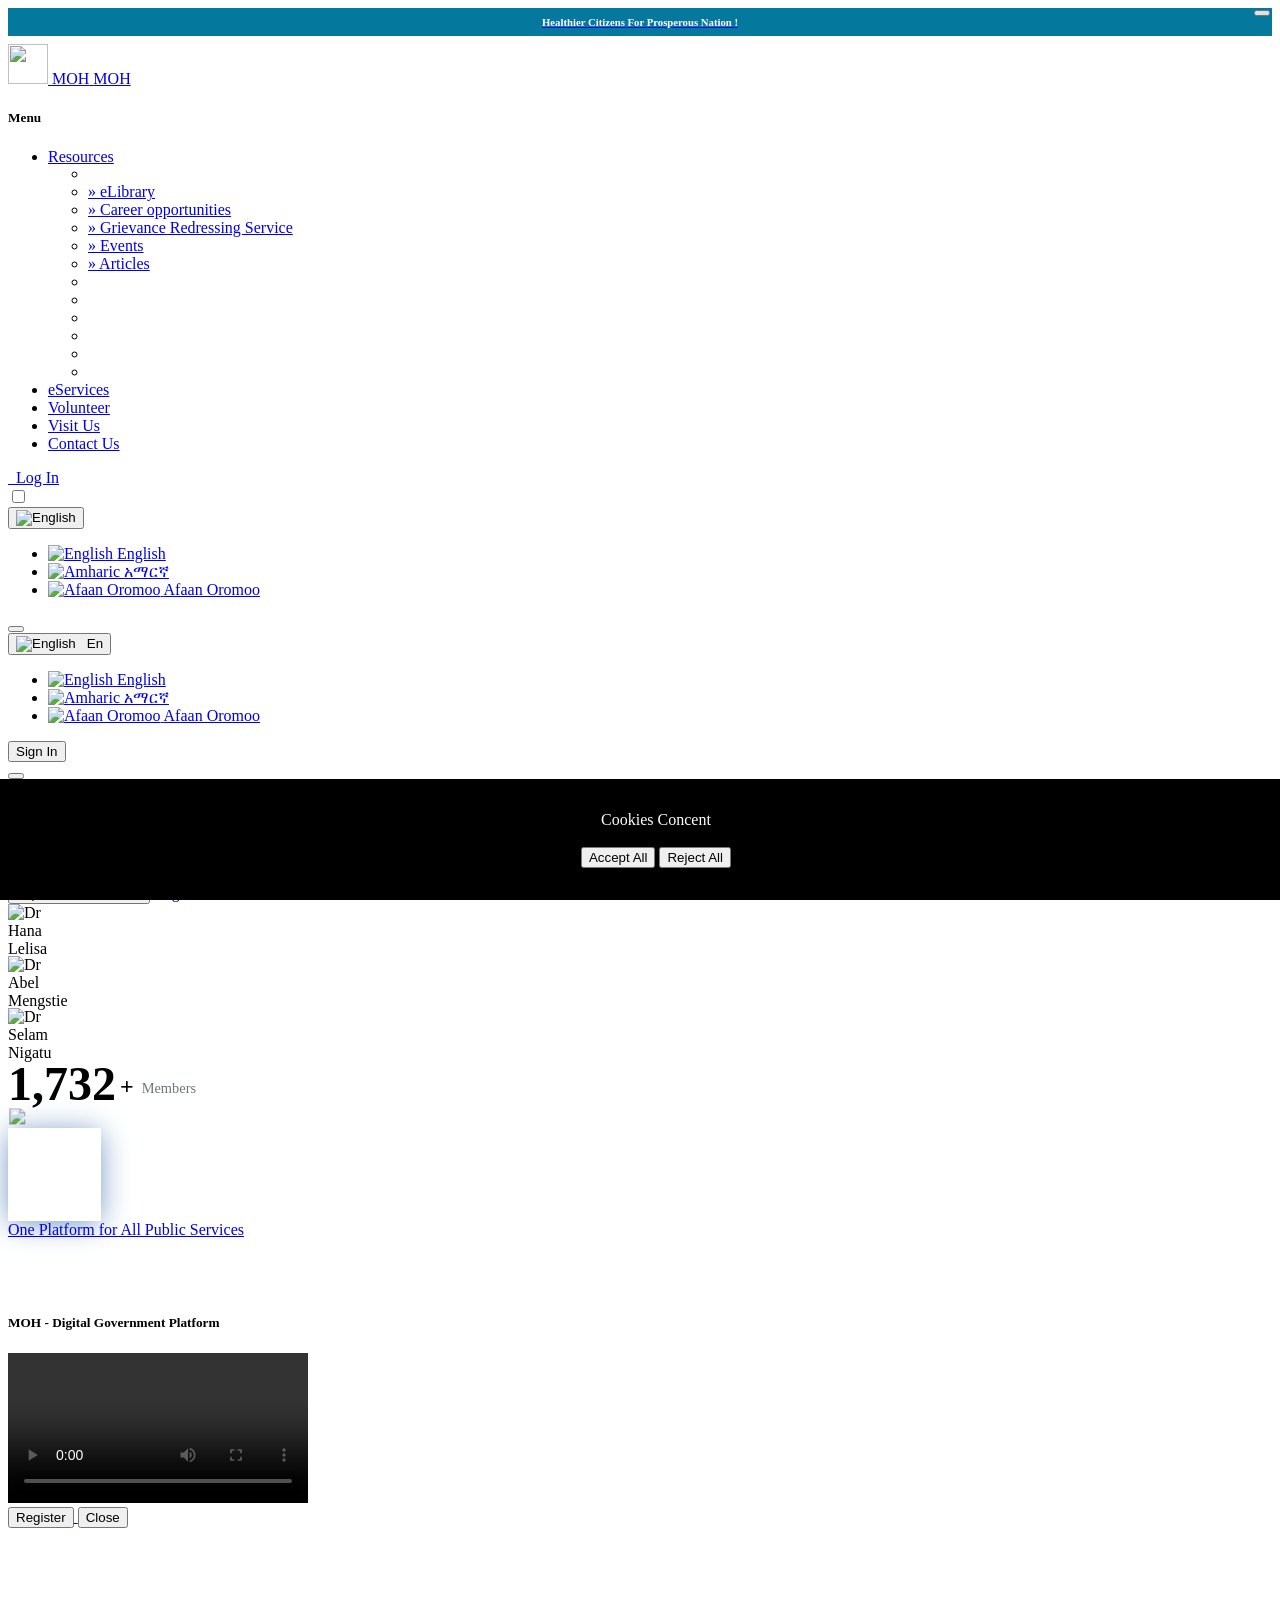
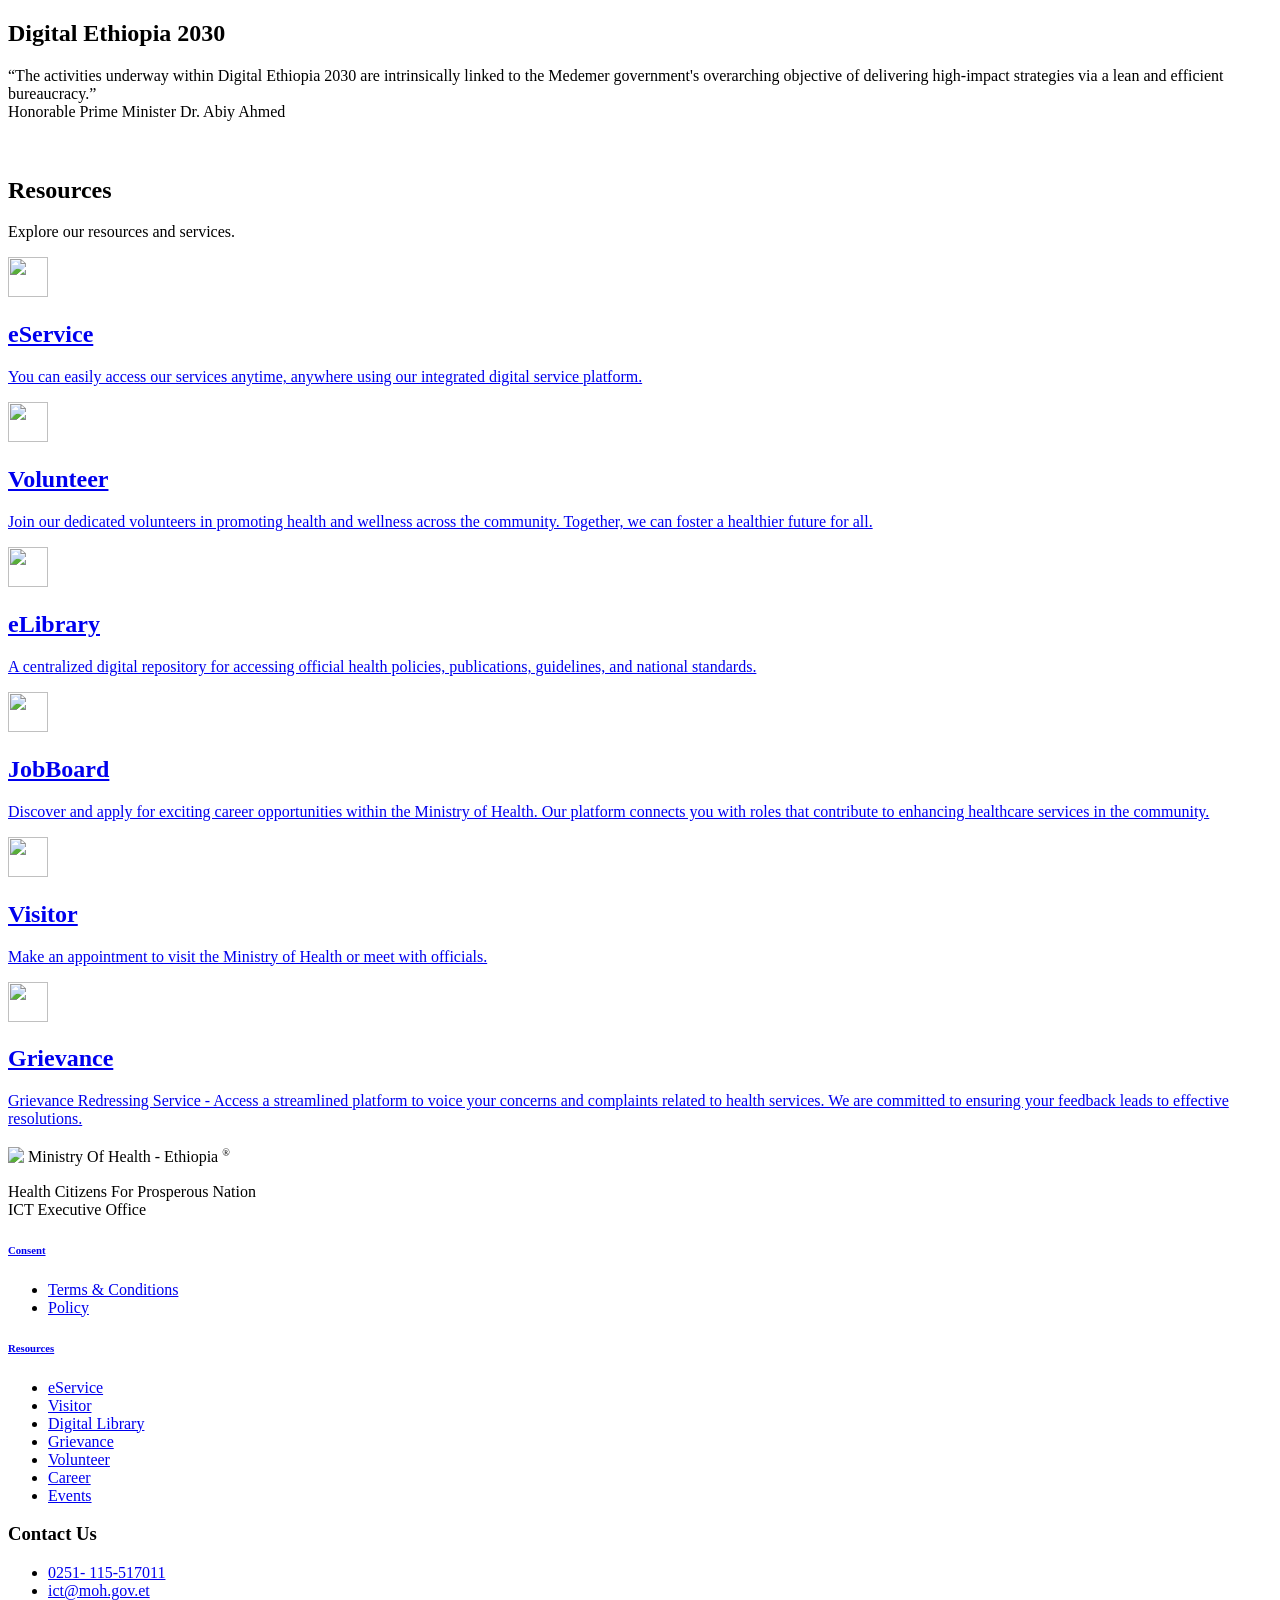
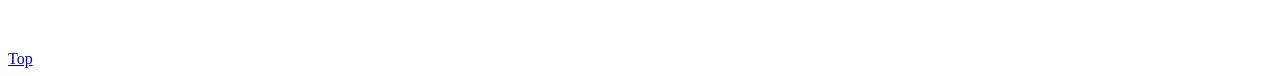
==== index.html @ 6763429b "Rename index to index.html" ====
<!DOCTYPE html>
<html lang="en">
<head>
  <title>Ministry Of Health Ethiopia - Digital Government Platform &#174;</title>
  <meta charset="utf-8">
  <meta name="viewport" content="width=device-width, initial-scale=1, shrink-to-fit=no">
  <link rel="icon" type="image/x-icon" href="/assets/dgovlogo-775cdc6ea38f4110c93010afc6acf98e9a061629d9caf7dde9b0d3ec1ee2da86.png" />

  <link rel="stylesheet" href="/assets/acom/index-d37bf92b1f10cddc4f9d39b9c639f651122d6b6aeb24a779c7c235efa890fcb2.css" media="all" data-turbolinks-track="reload" />
  <style>

      /* Spin animation */
      @-webkit-keyframes hero-spin {
        100% {
          -webkit-transform: rotate(360deg);
          transform: rotate(360deg);
        }
      }
      @keyframes hero-spin {
        100% {
          -webkit-transform: rotate(360deg);
          transform: rotate(360deg);
        }
      }
      .hero-animation-spin {
        -webkit-animation: hero-spin 35s linear infinite;
        animation: hero-spin 35s linear infinite;
      }

      /* Fade animation */
      @-webkit-keyframes hero-fade {
        0%, 100% { opacity: 0 }
        50% { opacity: 1 }
      }
      @keyframes hero-fade {
        0%, 100% { opacity: 0 }
        50% { opacity: 1 }
      }
      .hero-animation-fade {
        -webkit-animation: hero-fade 4s ease-in infinite;
        animation: hero-fade 4s ease-in infinite;
      }
      .hero-animation-delay-1,
      .hero-animation-delay-2,
      .hero-animation-delay-3 {
        opacity: 0;
      }
      .hero-animation-delay-1 { animation-delay: .75s; }
      .hero-animation-delay-2 { animation-delay: 1.5s; }
      .hero-animation-delay-3 { animation-delay: 2s; }

      .cookie-consent-banner {
        position: fixed;
        bottom: 0;
        left: 0;
        width: 100%;
        background: #000;
        color: #fff;
        text-align: center;
        padding: 1rem;
        z-index: 9999;
        transform: translateY(100%);
        transition: transform 0.5s ease-out;
      }

      .cookie-consent-banner.show {
        transform: translateY(0);
      }

      .rounded-4 {
          border-radius: 0.75rem !important;
      }

      .page-loading {
        position: fixed;
        top: 0;
        right: 0;
        bottom: 0;
        left: 0;
        width: 100%;
        height: 100%;
        -webkit-transition: all .2s .2s ease-in-out;
        transition: all .2s .2s ease-in-out;
        background-color: #05789E;
        opacity: 0;
        visibility: hidden;
        z-index: 9999;
      }
      .dark-mode .page-loading {
        background-color: #05789E;
      }
      .page-loading.active {
        opacity: 1;
        visibility: visible;
      }
      .page-loading-inner {
        position: absolute;
        color: #fff;
        top: 50%;
        left: 0;
        width: 100%;
        text-align: center;
        -webkit-transform: translateY(-50%);
        transform: translateY(-50%);
        -webkit-transition: opacity .2s ease-in-out;
        transition: opacity .2s ease-in-out;
        opacity: 0;
      }
      .page-loading.active > .page-loading-inner {
        opacity: 1;
      }
      .page-loading-inner > span {
        display: block;
        font-size: 1rem;
        font-weight: normal;
        color: #fff;;
      }
      .dark-mode .page-loading-inner > span {
        color: #fff;
        opacity: .6;
      }
      .page-spinner {
        color: #fff;
        display: inline-block;
        width: 2.75rem;
        height: 2.75rem;
        margin-bottom: .75rem;
        vertical-align: text-bottom;
        border: .15em solid #fff;
        border-right-color: transparent;
        border-radius: 50%;
        -webkit-animation: spinner .5s linear infinite;
        animation: spinner .5s linear infinite;
      }
      .dark-mode .page-spinner {
        border-color: rgba(255,255,255,.4);
        border-right-color: transparent;
      }
      @-webkit-keyframes spinner {
        100% {
          -webkit-transform: rotate(360deg);
          transform: rotate(360deg);
        }
      }
      @keyframes spinner {
        100% {
          -webkit-transform: rotate(360deg);
          transform: rotate(360deg);
        }
      }

      /* Slide-in animations */
      .slide-in-left {
        opacity: 0;
        transform: translateX(-60px);
        animation: slideInLeft 0.8s ease-out forwards;
      }

      .slide-in-right {
        opacity: 0;
        transform: translateX(60px);
        animation: slideInRight 0.8s ease-out forwards;
      }

      .slide-in-up {
        opacity: 0;
        transform: translateY(60px);
        animation: slideInUp 0.8s ease-out forwards;
      }

      .slide-in-down {
        opacity: 0;
        transform: translateY(-60px);
        animation: slideInDown 0.8s ease-out forwards;
      }

      /* Animation delays */
      .delay-1 { animation-delay: 0.1s; }
      .delay-2 { animation-delay: 0.2s; }
      .delay-3 { animation-delay: 0.3s; }
      .delay-4 { animation-delay: 0.4s; }
      .delay-5 { animation-delay: 0.5s; }
      .delay-6 { animation-delay: 0.6s; }
      .delay-7 { animation-delay: 0.7s; }
      .delay-8 { animation-delay: 0.8s; }

      @keyframes slideInLeft {
        from {
          opacity: 0;
          transform: translateX(-60px);
        }
        to {
          opacity: 1;
          transform: translateX(0);
        }
      }

      @keyframes slideInRight {
        from {
          opacity: 0;
          transform: translateX(60px);
        }
        to {
          opacity: 1;
          transform: translateX(0);
        }
      }

      @keyframes slideInUp {
        from {
          opacity: 0;
          transform: translateY(60px);
        }
        to {
          opacity: 1;
          transform: translateY(0);
        }
      }

      @keyframes slideInDown {
        from {
          opacity: 0;
          transform: translateY(-60px);
        }
        to {
          opacity: 1;
          transform: translateY(0);
        }
      }

      /* Scroll-triggered animations */
      .animate-on-scroll {
        opacity: 0;
        transform: translateY(40px);
        transition: opacity 0.8s ease-out, transform 0.8s ease-out;
      }

      .animate-on-scroll.visible {
        opacity: 1;
        transform: translateY(0);
      }

      /* Stagger children animations */
      .stagger-children > * {
        opacity: 0;
        transform: translateY(30px);
        animation: slideInUp 0.6s ease-out forwards;
      }

      .stagger-children > *:nth-child(1) { animation-delay: 0.1s; }
      .stagger-children > *:nth-child(2) { animation-delay: 0.2s; }
      .stagger-children > *:nth-child(3) { animation-delay: 0.3s; }
      .stagger-children > *:nth-child(4) { animation-delay: 0.4s; }
      .stagger-children > *:nth-child(5) { animation-delay: 0.5s; }
      .stagger-children > *:nth-child(6) { animation-delay: 0.6s; }
    </style>
    <script>
      let mode = window.localStorage.getItem('mode'),
          root = document.getElementsByTagName('html')[0];
      if (mode !== null && mode === 'dark') {
        root.classList.add('dark-mode');
      } else {
        root.classList.remove('dark-mode');
      }
    </script>
    <script>
      (function () {
        window.onload = function () {
          const preloader = document.querySelector('.page-loading');
          preloader.classList.remove('active');
          setTimeout(function () {
            preloader.remove();
          }, 1000);
        };
      })();
    </script>
  </head>
  <body>
    <div class="page-loading active">
      <div class="page-loading-inner">
        <div class="page-spinner"></div><span>Loading ...</span>
      </div>
    </div>
    <main class="page-wrapper">
      <div class="mediumnavigation" style="top: 0px;">
        <div class="code-block code-block-5" style="margin: 8px 0; clear: both;">
          <a href="#">
            <div class="metrics-banner">
              <div id="metrics-embed">
              <h6 class="animate-on-scroll">Healthier Citizens For Prosperous Nation !</h6>
              </div>
            </div>
          </a>
          <style>
          .metrics-banner {padding: 8px 0px; background: #05789E;color: #ffffff;}
          .metrics-banner h6 {color: #ffffff;text-align:center; margin: 0px !important;}
          #metrics-embed {width: 65.5%; margin: 0px auto; display: block;}
          .code-block-5 {margin-top: 0px !important; margin-bottom: 0px !important;}
          .code-block-5 :hover {background: #034B64;}
          .mediumnavigation {padding: 0px 0px 8px 0px;}
          @media all and (max-width: 800px){
          .mediumnavigation{box-shadow: none !important;} }
          </style>
        </div>
      </div>
      <header class="header navbar navbar-expand-lg navbar-light bg-light navbar-sticky">
          <div class="container px-3">
  <a class="navbar-brand pe-3 d-flex align-items-center" href="/?locale=en">
    <img src="/assets/dgovlogo-775cdc6ea38f4110c93010afc6acf98e9a061629d9caf7dde9b0d3ec1ee2da86.png" width="40" height="40" />
    <span class="d-none d-md-inline ms-2">MOH</span>
    <span class="d-inline d-md-none ms-2">MOH</span>
</a>  <div id="navbarNav" class="offcanvas offcanvas-end">
    <div class="offcanvas-header border-bottom">
      <h5 class="offcanvas-title">Menu</h5>
      <button type="button" class="btn-close" data-bs-dismiss="offcanvas" aria-label="Close"></button>
    </div>
    <div class="offcanvas-body">
      <ul class="navbar-nav me-auto mb-2 mb-lg-0">
        <li class="nav-item dropdown">
          <a href="/eservice/guests" class="nav-link dropdown-toggle" data-bs-toggle="dropdown" aria-current="page"> Resources</a>
          <div class="dropdown-menu p-0">
            <div class="d-lg-flex">
              <div class="mega-dropdown-column bg-position-center bg-repeat-0 bg-size-cover rounded-3 rounded-end-0" style="background-image: url(/assets/landing/megamenubg-673c2fb8ff242ec0bc259f924ff83d273a4dd8443eaeb14291c722d16811edae.jpg); margin: -1px;"></div>
              <div class="mega-dropdown-column pt-lg-3 pb-lg-4">
                <ul class="list-unstyled mb-0">
                  <li>&nbsp;</li>
                  <li><a class="dropdown-item" href="/en/elibrary/guests">» eLibrary</a></li>
                  <li><a class="dropdown-item" href="/en/job_board/guests">» Career opportunities</a></li>
                  <li><a class="dropdown-item" href="/en/grs/guests">» Grievance Redressing Service</a></li>
                  <li><a class="dropdown-item" href="/en/upcoming_events">» Events</a></li>
                  <li><a class="dropdown-item" href="/en/upcoming_events">» Articles</a></li>
                  <li>&nbsp;</li>
                  <li>&nbsp;</li>
                  <li>&nbsp;</li>
                  <li>&nbsp;</li>
                </ul>
              </div>
              <div class="mega-dropdown-column pt-lg-3 pb-lg-4">
                <ul class="list-unstyled mb-0">
                  <li>&nbsp;</li>
                  <li>&nbsp;</li>
                </ul>
              </div>
            </div>
          </div>
        </li>
        <li class="nav-item">
          <a class="nav-link" href="/en/eservice/guests">
            eServices
</a>        </li>
        <li class="nav-item">
          <a class="nav-link" href="/en/volunteer/guests">
            Volunteer
</a>        </li>
        <li class="nav-item">
          <a class="nav-link" href="/en/visitor/guests">
            Visit Us
</a>        </li>
        <li class="nav-item">
          <a class="nav-link" href="/en/contact_us">
            Contact Us
</a>        </li>
      </ul>
    </div>
      <div class="offcanvas-footer border-top">
        <a class="btn btn-primary w-100" rel="noopener" href="/en/users/sign_in">
          <i class="bx bx-log-in fs-4 lh-1 me-1"></i>
          &nbsp; Log In
</a>      </div>
  </div>
  
  <!-- Theme Toggle -->
  <div class="form-check form-switch mode-switch pe-lg-1 ms-auto me-2" data-bs-toggle="mode">
    <input type="checkbox" class="form-check-input" id="theme-mode">
  </div>
  
  <!-- Language Switcher - Mobile only (hidden on desktop) -->
  <div class="dropdown me-2 d-lg-none">
    <button class="btn btn-outline-secondary btn-sm fs-sm rounded dropdown-toggle"
            type="button"
            id="languageMenuMobile"
            data-bs-toggle="dropdown"
            aria-expanded="false">

        <img alt="English" width="20" height="15" src="/assets/flags/us-d1266ca516b61ee907609b2c472118c88c86e219b04d7f493ba81e0b7b4cddc1.svg" />


    </button>

    <ul class="dropdown-menu dropdown-menu-end" aria-labelledby="languageMenuMobile">

      <li>
        <a class="dropdown-item" title="English" href="/en/static_pages/landing_page">
          <img alt="English" width="16" height="12" class="me-2" src="/assets/flags/us-d1266ca516b61ee907609b2c472118c88c86e219b04d7f493ba81e0b7b4cddc1.svg" />
          <span>English</span>
</a>      </li>

      <li>
        <a class="dropdown-item" title="አማርኛ" href="/am/static_pages/landing_page">
          <img alt="Amharic" width="16" height="12" class="me-2" src="/assets/flags/et-de962454375fdf95b8b98ea1202a7223f4e9ee6dd72882d908dc306d6138cc72.svg" />
          <span>አማርኛ</span>
</a>      </li>

      <li>
        <a class="dropdown-item" title="Afaan Oromoo" href="/or/static_pages/landing_page">
          <img alt="Afaan Oromoo" width="16" height="12" class="me-2" src="/assets/flags/et-de962454375fdf95b8b98ea1202a7223f4e9ee6dd72882d908dc306d6138cc72.svg" />
          <span>Afaan Oromoo</span>
</a>      </li>

    </ul>
  </div>
  
  <!-- Navbar Toggler -->
  <button type="button" class="navbar-toggler" data-bs-toggle="offcanvas" data-bs-target="#navbarNav" aria-controls="navbarNav" aria-expanded="false" aria-label="Toggle navigation">
    <span class="navbar-toggler-icon"></span>
  </button>
  
    <!-- Desktop Language Switcher -->
    <div class="dropdown order-lg-3 d-none d-lg-inline-block">
      <button class="btn btn-outline-secondary btn-sm fs-sm rounded dropdown-toggle"
              type="button"
              id="languageMenu"
              data-bs-toggle="dropdown"
              aria-expanded="false">

          <img alt="English" width="20" height="15" src="/assets/flags/us-d1266ca516b61ee907609b2c472118c88c86e219b04d7f493ba81e0b7b4cddc1.svg" />
          &nbsp; En


      </button>

      <ul class="dropdown-menu dropdown-menu-end" aria-labelledby="languageMenu">

        <li>
          <a class="dropdown-item" title="English" href="/en/static_pages/landing_page">
            <img alt="English" width="16" height="12" class="me-2" src="/assets/flags/us-d1266ca516b61ee907609b2c472118c88c86e219b04d7f493ba81e0b7b4cddc1.svg" />
            <span>English</span>
</a>        </li>

        <li>
          <a class="dropdown-item" title="አማርኛ" href="/am/static_pages/landing_page">
            <img alt="Amharic" width="16" height="12" class="me-2" src="/assets/flags/et-de962454375fdf95b8b98ea1202a7223f4e9ee6dd72882d908dc306d6138cc72.svg" />
            <span>አማርኛ</span>
</a>        </li>

        <li>
          <a class="dropdown-item" title="Afaan Oromoo" href="/or/static_pages/landing_page">
            <img alt="Afaan Oromoo" width="16" height="12" class="me-2" src="/assets/flags/et-de962454375fdf95b8b98ea1202a7223f4e9ee6dd72882d908dc306d6138cc72.svg" />
            <span>Afaan Oromoo</span>
</a>        </li>

      </ul>
    </div>
    
    <a href="/en/users/sign_in">
      <button class="btn btn-secondary btn-sm fs-sm rounded order-lg-3 d-none d-lg-inline-flex">
        <i class="bx bx-log-in fs-lg me-2"></i> Sign In
      </button>
</a></div>
      </header>
      <div id="flash_messages">
        <div id="flash-container">
</div>


<script>
  document.addEventListener('DOMContentLoaded', function () {
    setTimeout(function () {
      document.querySelectorAll('.alert').forEach(function (el) {
        el.classList.remove('show');
        setTimeout(() => el.remove(), 150); // waits for CSS transition
      });
    }, 600);
  });
</script>

<style>
#flash-container {
  position: fixed;
  top: 20px;
  left: 50%;
  transform: translateX(-50%);
  z-index: 9999;
  width: 400px;
  max-width: 90%;
}

.custom-flash {
  background-color: #fff !important;
  border: 1px solid transparent;
  border-left-width: 4px;
  padding: 15px 20px;
  margin-bottom: 10px;
  font-weight: 500;
  box-shadow: 0 2px 6px rgba(0, 0, 0, 0.15);
  position: relative;
}

.alert-success.custom-flash {
  color: #5d89bd;
  border-color: #5d89bd;
}

.alert-info.custom-flash {
  color: #5d89bd;
  border-color: #5d89bd;
}

.alert-warning.custom-flash {
  color: #d73d3d;
  border-color: #d73d3d;
}

.alert-danger.custom-flash {
  color: #b94a48;
  border-color: #b94a48;
}

.btn-close {
  color: inherit;
  position: absolute;
  top: 10px;
  right: 10px;
  opacity: 0.7;
}

.btn-close:hover {
  opacity: 1;
}

/* Close button */
.custom-flash .close {
  position: absolute;
  top: 10px;
  right: 10px; /* move in from the edge */
  color: inherit;
  opacity: 0.7;
  font-weight: bold;
}

.custom-flash .close:hover {
  opacity: 1;
}

</style>
      </div>
      <section class="position-relative py-5" style="background-image: url('https://ict.moh.gov.et/assets/pattern-1bad8bc852e9ddf5cdade58bc1fd7e01094f7cef4ce11d468316a18dd128e9a5.svg'); background-repeat: repeat-x; background-position: top; background-size: auto 100px;">
  <div class="position-absolute top-0 start-0 w-100 h-100 bg-gradient-primary opacity-10"></div>
  <div class="container position-relative py-lg-4">
    <div class="row">
      <!-- Left Column -->
      <div class="col-lg-5 d-flex flex-column pt-lg-4 pt-xl-5">
        <!-- Video button - slide in left -->
        <div class="d-inline-flex align-items-center position-relative mb-3 slide-in-left">
          <button type="button" class="btn btn-outline-secondarybtn btn-video btn-icon btn-lg" data-bs-toggle="modal" data-bs-target="#modalDefault">
            <i class="bx bx-play"></i>
          </button>
          <h4 class="mb-0"></h4>
        </div>

        <h1 class="mb-4 slide-in-left delay-1">Ministry Of Health <span class='text-primary'> Digital Government</span> Platform</h1>

        <p class="fs-lg mb-5 slide-in-left delay-2">A unified digital government platform for efficient government operations and public services.</p>

        <div class="d-flex flex-wrap gap-3 mt-2 pb-sm-3 pb-md-4 py-4 py-lg-4 slide-in-left delay-2">
          <a href="#resources">
            <button type="button" class="btn btn-primary btn-lg d-md-inline-flex shadow-primary">
              Explore Our Services
              <i class="bx bx-right-arrow-alt fs-xl ms-2"></i>
            </button>
          </a>
          <a class="btn btn-light btn-lg d-md-inline-flex shadow-primary" href="/en/users/sign_in">
            Register Now
            <i class="bx bx-right-arrow-alt ms-1 lead"></i>
</a>        </div>

        <!-- Avatar section - fixed mobile alignment -->
        <div class="d-flex align-items-center justify-content-start text-start pt-3 flex-wrap py-4 py-lg-4 slide-in-left delay-4">
          <div class="d-flex me-2 me-sm-3 flex-shrink-0 mb-2 mb-sm-0">
            <div class="d-flex align-items-center justify-content-center bg-light rounded-circle" style="width: 52px; height: 52px;">
              <img width="48" class="rounded-circle" title="Dr Hana Lelisa" src="/assets/avatar/hana-1e51a4ba4bd65100a27c8eba95e792aeed11e9e6d28d13950a8519cfd960a6af.png" />
            </div>
            <div class="d-flex align-items-center justify-content-center bg-light rounded-circle ms-n2 ms-sm-n3" style="width: 52px; height: 52px;">
              <img width="48" class="rounded-circle" title="Dr Abel Mengstie" src="/assets/avatar/abel-365589332d190afbc59c2ed3e5e555df6a89b4e7871b44d92aa5c02d2349dd21.png" />
            </div>
            <div class="d-flex align-items-center justify-content-center bg-light rounded-circle ms-n2 ms-sm-n3" style="width: 52px; height: 52px;">
              <img width="48" class="rounded-circle" title="Dr Selam Nigatu" src="/assets/avatar/drselam-795f55d03fa48f2f9d3f5328b6b0be137206a1b403f5da4ac837e0138ed15010.png" />
            </div>
          </div>
          
          <div class="d-flex align-items-baseline flex-wrap">
            <strong id="user-count" data-count="4868" style="font-size: 3rem; font-weight: 700; line-height: 1;">0</strong>
            <sup style="font-size: 1.5rem; font-weight: 600; line-height: 1; top: -0.5em;">+</sup>
            <sup style="font-size: 0.9rem; color: #6c757d; margin-left: 0.25rem; top: -0.8em; white-space: nowrap;">
              Members
            </sup>
          </div>
        </div>
      </div>

      <!-- Right Column - World animation slide in right -->
      <div class="col-lg-7 slide-in-right delay-1">
        <a href="/?locale=en">
          <div class="parallax ratio ratio-1x1 mx-auto" style="max-width: 550px; transform: translate3d(0px, 0px, 0px) rotate(0.0001deg); transform-style: preserve-3d; backface-visibility: hidden; pointer-events: none;">

            <!-- World spin -->
            <div class="parallax-layer position-absolute zindex-2" data-depth="-0.15" style="transform: translate3d(1.3px, 0.4px, 0px);">
              <img class="hero-animation-spin p-md-0 p-5" src="/assets/world-dc69f73ddcf3e0d838d6e97f7ec637571f2104e506cb2ed0a46da71a797d95cc.png" />
            </div>

            <!-- Outer circles -->
            <div class="parallax-layer d-flex justify-content-center align-items-center position-absolute top-0 start-0 w-100 h-100" data-depth="0.1">
              <div class="rounded-circle bg-primary" style="width: 70%; height: 70%; opacity: .16;"></div>
            </div>

            <div class="parallax-layer d-flex justify-content-center align-items-center position-absolute top-0 start-0 w-100 h-100" data-depth="0.2">
              <div class="rounded-circle bg-primary" style="width: 55%; height: 55%; opacity: .26;"></div>
            </div>

            <!-- Center Mesob Logo -->
            <div class="parallax-layer d-flex justify-content-center align-items-center position-absolute top-0 start-0 w-100 h-100 zindex-3" data-depth="0.4">
              <div class="d-flex justify-content-center align-items-center rounded-circle bg-primary" style="width: 93px; height: 93px; box-shadow: 0 .1875rem 1.875rem -.125rem rgba(93,137,189,.95);">
                <span class="text-light mb-0">
                  <center></center>
                </span>
              </div>
            </div>

            <!-- Inner small circle -->
            <div class="parallax-layer d-flex justify-content-center align-items-center position-absolute top-0 start-0 w-100 h-100" data-depth="0.3">
              <div class="rounded-circle bg-primary" style="width: 40%; height: 40%; opacity: .56;"></div>
            </div>
            <div class="parallax-layer position-absolute top-0 start-0 w-100 h-100 zindex-4 d-flex justify-content-center align-items-center" data-depth="0.5" style="pointer-events: none;">
              <div class="row row-cols-2 g-3 text-center" style="width: 95%;">
                <div class="col">
                  <div class="rounded-3 p-4 text-white hero-animation-fade bg-primary dark-bg-secondary">
                    One Platform for All Public Services
                  </div>
                </div>
                <div class="col">
                  <div class="rounded-3 p-4 text-white hero-animation-fade hero-animation-delay-1 bg-primary dark-bg-secondary">
                    Fast, Transparent &amp; Citizen-Centered
                  </div>
                </div>
                <div class="col">
                  <div class="rounded-3 p-4 text-white hero-animation-fade hero-animation-delay-2 bg-primary dark-bg-secondary">
                    Empowering Health Workers Nationwide
                  </div>
                </div>
                <div class="col">
                  <div class="rounded-3 p-4 text-white hero-animation-fade hero-animation-delay-3 bg-primary dark-bg-secondary">
                    Digital Transformation For Better Governance
                  </div>
                </div>
              </div>
            </div>
          </div>
</a>      </div>
    </div>
  </div>
</section>

<div class="modal fade" id="modalDefault" tabindex="-1" role="dialog">
  <div class="modal-dialog modal-dialog-centered modal-xl" role="document">
    <div class="modal-content">
      <div class="modal-header">
        <h5 class="modal-title">MOH - Digital Government Platform</h5>
        <button class="btn-close" type="button" data-bs-dismiss="modal" aria-label="Close"></button>
      </div>
      <div class="modal-body">
        <div class="modal-video">
          <video type="video/mp4" controls="controls" autobuffer="true" src="/mohict-intro.mp4"></video>
        </div>
      </div>
      <div class="modal-footer">
        <a href="/en/users/sign_in">
          <button class="btn btn-primary btn-rounded btn-sm" type="button">Register</button>
</a>        <button class="btn btn-secondary btn-sm" type="button" data-bs-dismiss="modal">Close</button>
      </div>
    </div>
  </div>
</div>


<br> <br> <br> <br>

<section class="container text-center pb-5 mb-3 mb-md-4 mb-lg-5 animate-on-scroll">
  <h2 class="h1 pt-1 mb-4 animate-on-scroll">Digital Ethiopia 2030</h2>
  <div class="row justify-content-center mb-md-2 mb-lg-5">
    <div class="col-lg-6 col-md-8">
      <p class="fs-lg text-muted mb-lg-0 animate-on-scroll">“The activities underway within Digital Ethiopia 2030 are intrinsically linked to the Medemer government's overarching objective of delivering high-impact strategies via a lean and efficient bureaucracy.” <br> Honorable Prime Minister Dr. Abiy Ahmed</p>
    </div>
  </div>
  <div class="position-relative rounded-3 overflow-hidden mb-lg-3 animate-on-scroll">
    <div class="position-absolute top-0 start-0 w-100 h-100 d-flex align-items-center justify-content-center zindex-5">
      <a href="https://www.youtube.com/watch?v=Duy4iSNHt_4" class="btn btn-video btn-icon btn-xl stretched-link bg-white" data-bs-toggle="video" aria-label="Play video" data-lg-id="ee777e78-2b15-4ae8-ab9e-c4700593a263">
        <i class="bx bx-play"></i>
      </a>
    </div>
    <span class="position-absolute top-0 start-0 w-100 h-100 bg-dark opacity-35 animate-on-scroll"></span>
    <img src="/assets/digitalethiopia2030-cd571e2c1df7e407b836fd8daf0237b1da1a1a3ed9967c22f485d3eb3cd521b3.png" />
  </div>
</section>

<section class="container pb-2 pb-md-4 pb-lg-5 mb-3">
  <div class="row justify-content-center pt-1 pb-1 mb-2 mb-md-3 mb-lg-4">
    <div class="col-lg-8 col-md-9 text-center">
      <h2 class="h1 mb-4 animate-on-scroll" id="resources">Resources</h2>
      <p class="fs-lg text-muted mb-0 animate-on-scroll" style="transition-delay: 0.2s;">Explore our resources and services.</p>
    </div>
  </div>

  <div class="row row-cols-1 row-cols-md-2 stagger-children">

    <!-- eService -->
    <div class="col py-4 my-2 my-sm-3">
      <a class="card border-primary card-hover card-hover-primary h-100 border-0 shadow-sm text-decoration-none pt-5 px-sm-3 px-md-0 px-lg-3 pb-sm-3 pb-md-0 pb-lg-3 ms-xl-2 slide-in-left delay-1" href="/en/eservice/guests">
        <div class="card-body pt-3">
          <div class="d-inline-block bg-white shadow-primary rounded-3 position-absolute top-0 translate-middle-y p-3">
            <img src="/assets/eservice/icon-721093fb6fe61df8453ffff2f235e52a67e2595398a627a980b25e7034d2fa51.svg" width="40" height="40" />
          </div>
          <h2 class="h4 text-primary d-inline-flex align-items-center">
            <b>eService</b>
            <i class="bx bx-right-arrow-circle text-primary fs-3 ms-2"></i>
          </h2>
          <p class="card-text fs-md mb-0 animate-on-scroll">
            You can easily access our services anytime, anywhere using our integrated digital service platform.
          </p>
        </div>
</a>    </div>


    <!-- Volunteer -->
    <div class="col py-4 my-2 my-sm-3">
      <a class="card card-hover card-hover-primary h-100 border-0 shadow-sm text-decoration-none pt-5 px-sm-3 px-md-0 px-lg-3 pb-sm-3 pb-md-0 pb-lg-3 ms-xl-2 slide-in-right delay-2" href="/en/volunteer/guests">
        <div class="card-body pt-3">
          <div class="d-inline-block bg-white shadow-primary rounded-3 position-absolute top-0 translate-middle-y p-3">
            <img src="/assets/volunteer/icon-37ecda4db0c7ccea9cfaffbdfb6bcffe3e231e0745e3d536db7b9599cfcb162f.svg" width="40" height="40" />
          </div>
          <h2 class="h4 text-primary d-inline-flex align-items-center">
            <b>Volunteer</b>
            <i class="bx bx-right-arrow-circle text-primary fs-3 ms-2"></i>
          </h2>
          <p class="card-text fs-md mb-0 animate-on-scroll">
            Join our dedicated volunteers in promoting health and wellness across the community. Together, we can foster a healthier future for all.
          </p>
        </div>
</a>    </div>


    <!-- eLibrary -->
    <div class="col py-4 my-2 my-sm-3">
      <a class="card border-primary card-hover card-hover-primary h-100 border-0 shadow-sm text-decoration-none pt-5 px-sm-3 px-md-0 px-lg-3 pb-sm-3 pb-md-0 pb-lg-3 ms-xl-2 slide-in-left delay-3" href="/en/elibrary/guests">
        <div class="card-body pt-3">
          <div class="d-inline-block bg-white shadow-primary rounded-3 position-absolute top-0 translate-middle-y p-3">
            <img src="/assets/elibrary/icon-c57ddc0800cd44c27eb0d6e16b916d667b3d7e122790b4ade347a3793d910efb.svg" width="40" height="40" />
          </div>
          <h2 class="h4 text-primary d-inline-flex align-items-center">
            <b>eLibrary</b>
            <i class="bx bx-right-arrow-circle text-primary fs-3 ms-2"></i>
          </h2>
          <p class="card-text fs-md mb-0 animate-on-scroll">
            A centralized digital repository for accessing official health policies, publications, guidelines, and national standards.
          </p>
        </div>
</a>    </div>


    <!-- Job Board -->
    <div class="col py-4 my-2 my-sm-3">
      <a class="card card-hover card-hover-primary h-100 border-0 shadow-sm text-decoration-none pt-5 px-sm-3 px-md-0 px-lg-3 pb-sm-3 pb-md-0 pb-lg-3 ms-xl-2 slide-in-right delay-3" href="/en/job_board/guests">
        <div class="card-body pt-3">
          <div class="d-inline-block bg-white shadow-primary rounded-3 position-absolute top-0 translate-middle-y p-3">
            <img src="/assets/jobs-8af2427c2e8332fd25357dc4e6185ed34100185a8351ef08f3b2e176eab3e6dd.svg" width="40" height="40" />
          </div>
          <h2 class="h4 text-primary d-inline-flex align-items-center">
            <b>JobBoard</b>
            <i class="bx bx-right-arrow-circle text-primary fs-3 ms-2"></i>
          </h2>
          <p class="card-text fs-md mb-0 animate-on-scroll">
            Discover and apply for exciting career opportunities within the Ministry of Health. Our platform connects you with roles that contribute to enhancing healthcare services in the community.
          </p>
        </div>
</a>    </div>


    <!-- Visitor -->
    <div class="col py-4 my-2 my-sm-3">
      <a class="card card-hover card-hover-primary h-100 border-0 shadow-sm text-decoration-none pt-5 px-sm-3 px-md-0 px-lg-3 pb-sm-3 pb-md-0 pb-lg-3 ms-xl-2 slide-in-left delay-3" href="/en/visitor/guests">
        <div class="card-body pt-3">
          <div class="d-inline-block bg-white shadow-primary rounded-3 position-absolute top-0 translate-middle-y p-3">
            <img src="/assets/visitor-84696af5e2c828b335cbf934b9b32a1f22eef3677a9ad01d8e56f20f187b75f0.svg" width="40" height="40" />
          </div>
          <h2 class="h4 text-primary d-inline-flex align-items-center">
            <b>Visitor</b>
            <i class="bx bx-right-arrow-circle text-primary fs-3 ms-2"></i>
          </h2>
          <p class="card-text fs-md mb-0 animate-on-scroll">
            Make an appointment to visit the Ministry of Health or meet with officials.
          </p>
        </div>
</a>    </div>


    <!-- Grievance -->
    <div class="col py-4 my-2 my-sm-4">
      <a class="card card-hover card-hover-primary h-100 border-0 shadow-sm text-decoration-none pt-5 px-sm-3 px-md-0 px-lg-3 pb-sm-3 pb-md-0 pb-lg-3 ms-xl-2 slide-in-right delay-3" href="/en/grs/guests">
        <div class="card-body pt-3">
          <div class="d-inline-block bg-white shadow-primary rounded-3 position-absolute top-0 translate-middle-y p-3">
            <img src="/assets/grs/icon-9a424976fbc4d5103d27d61c793d866bc1f5c4d42f951e8f65ec523bf074fc5e.svg" width="40" height="40" />
          </div>
          <h2 class="h4 text-primary d-inline-flex align-items-center">
            <b>Grievance</b>
            <i class="bx bx-right-arrow-circle text-primary fs-3 ms-2"></i>
          </h2>
          <p class="card-text fs-md mb-0 animate-on-scroll">
            Grievance Redressing Service - Access a streamlined platform to voice your concerns and complaints related to health services. We are committed to ensuring your feedback leads to effective resolutions.
          </p>
        </div>
</a>    </div>

  </div>
</section>

<script>
  // Count animation for user count
  document.addEventListener('DOMContentLoaded', function() {
    const countElement = document.getElementById('user-count');
    if (countElement) {
      const observer = new IntersectionObserver(function(entries) {
        entries.forEach(function(entry) {
          if (entry.isIntersecting) {
            const target = parseInt(countElement.dataset.count);
            const duration = 2000;
            const startTime = performance.now();
            
            function updateCount(currentTime) {
              const elapsed = currentTime - startTime;
              const progress = Math.min(elapsed / duration, 1);
              const currentCount = Math.round(progress * target);
              
              if (progress < 1) {
                countElement.textContent = currentCount.toLocaleString();
                requestAnimationFrame(updateCount);
              } else {
                countElement.textContent = target.toLocaleString();
              }
            }
            
            requestAnimationFrame(updateCount);
            observer.unobserve(countElement);
          }
        });
      });
      
      observer.observe(countElement);
    }
  });
</script>
      
    </main>

    <footer class="footer dark-mode bg-dark border-top border-light pt-5 pb-4 pb-lg-5">
      <div class="container pt-xl-4">
        <div class="row pb-5">
          
          <!-- Brand & Description -->
          <div class="col-lg-4 col-md-6">
            <div class="navbar-brand text-dark p-0 me-0 mb-3 mb-lg-4 animate-on-scroll">
              <img width="35" src="/assets/dgovlogo-775cdc6ea38f4110c93010afc6acf98e9a061629d9caf7dde9b0d3ec1ee2da86.png" /> 
              Ministry Of Health - Ethiopia <sup><font size="1.5"> &#174;</font></sup>
            </div>
            <p class="fs-sm text-light opacity-70 pb-lg-3 mb-4 animate-on-scroll">
              Health Citizens For Prosperous Nation <br> ICT Executive Office
            </p>
          </div>

          <!-- Links -->
          <div class="col-xl-6 col-lg-7 col-md-5 offset-xl-2 offset-md-1 pt-4 pt-md-1 pt-lg-0">
            <div id="footer-links" class="row">
              
              <!-- Useful Links -->
              <div class="col-lg-4">
                <h6 class="mb-2">
                  <a href="#useful-links" class="d-block text-dark dropdown-toggle d-lg-none py-2 animate-on-scroll" data-bs-toggle="collapse">
                    Consent
                  </a>
                </h6>
                <div id="useful-links" class="collapse d-lg-block" data-bs-parent="#footer-links">
                  <ul class="nav flex-column mb-2 mb-lg-0 animate-on-scroll">
                    <li class="nav-item">
                      <a class="nav-link d-inline-block px-0 pt-1 pb-2" href="/eservice/guests">Terms &amp; Conditions</a>
                    </li>
                    <li class="nav-item">
                      <a class="nav-link d-inline-block px-0 pt-1 pb-2" href="/eservice/guests">Policy</a>
                    </li>
                  </ul>
                </div>
              </div>

              <!-- Our Services -->
              <div class="col-xl-4 col-lg-3">
                <h6 class="mb-2">
                  <a href="#our-services" class="d-block text-dark dropdown-toggle d-lg-none py-2" data-bs-toggle="collapse">
                    Resources
                  </a>
                </h6>
                <div id="our-services" class="collapse d-lg-block" data-bs-parent="#footer-links">
                  <ul class="nav flex-column mb-2 mb-lg-0 animate-on-scroll">
                    <li class="nav-item">
                      <a class="nav-link d-inline-block px-0 pt-1 pb-2" href="/en/eservice/guests">eService</a>
                    </li>

                    <li class="nav-item">
                      <a class="nav-link d-inline-block px-0 pt-1 pb-2" href="/en/visitor/guests">Visitor</a>
                    </li>

                    <li class="nav-item">
                      <a class="nav-link d-inline-block px-0 pt-1 pb-2" href="/en/elibrary/guests">Digital Library</a>
                    </li>

                    <li class="nav-item">
                      <a class="nav-link d-inline-block px-0 pt-1 pb-2" href="/en/grs/guests">Grievance</a>
                    </li>

                    <li class="nav-item">
                      <a class="nav-link d-inline-block px-0 pt-1 pb-2" href="/en/volunteer/guests">Volunteer</a>
                    </li>

                    <li class="nav-item">
                      <a class="nav-link d-inline-block px-0 pt-1 pb-2" href="/en/job_board/guests">Career</a>
                    </li>

                    <li class="nav-item">
                      <a class="nav-link d-inline-block px-0 pt-1 pb-2" href="/en/events">Events</a>
                    </li>
                  </ul>
                </div>
              </div>

              <!-- Contact -->
              <div class="col-xl-4 col-lg-5 pt-2 pt-lg-0">
                <h3 class="h5 pb-1 pb-sm-2 pb-lg-3">Contact Us</h3>
                <ul class="nav flex-column mb-3 animate-on-scroll">
                  <li>
                    <a href="tel:0251115517011" class="nav-link fs-lg fw-normal px-0 py-1 d-flex align-items-center">
                      <i class="bx bx-phone-call fs-4 me-2"></i>
                      <span>0251- 115-517011</span>
                    </a>
                  </li>

                  <li>
                    <a href="mailto:ict@moh.gov.et" class="nav-link fs-lg fw-normal px-0 py-1 d-flex align-items-center">
                      <i class="bx bx-envelope fs-4 me-2"></i>
                      <span>ict@moh.gov.et</span>
                    </a>
                  </li>
                </ul>
                <div class="d-flex pt-2 pt-sm-3 pt-md-4 animate-on-scroll">
                  <a href="https://web.facebook.com/EthiopiaFMoH" class="btn btn-icon btn-sm btn-secondary btn-facebook rounded-circle me-3" aria-label="Facebook">
                    <i class="bx bxl-facebook"></i>
                  </a>
                  <a href="https://et.linkedin.com/company/federal-ministry-of-health-ethiopia" class="btn btn-icon btn-sm btn-secondary btn-linkedin rounded-circle me-3" aria-label="LinkedIn">
                    <i class="bx bxl-linkedin"></i>
                  </a>
                  <a href="https://t.me/MoHEthiopia" class="btn btn-icon btn-sm btn-secondary btn-telegram rounded-circle me-3" aria-label="Telegram">
                    <i class="bx bxl-telegram"></i>
                  </a>
                  <a href="https://www.youtube.com/@FMoHealthEthiopia" class="btn btn-icon btn-sm btn-secondary btn-youtube rounded-circle me-3" aria-label="YouTube">
                    <i class="bx bxl-youtube"></i>
                  </a>
                </div>
              </div>

            </div>
          </div>
        </div>

        <!-- Footer Bottom -->
        <p class="fs-xs text-center text-md-start pb-2 pb-lg-0 mb-0">
          <span><font style="color: transparent !important;"><center>In God We Trust! &nbsp; Alemat G. Michael</center></font></span>
        </p>
      </div>
    </footer>
    <a href="#top" class="btn-scroll-top" data-scroll>
      <span class="btn-scroll-top-tooltip text-muted fs-sm me-2">Top</span>
      <i class="btn-scroll-top-icon bx bx-chevron-up"></i>
    </a>
    
    <script src="/assets/acom/index-a109784f0377b53fa54638c7ee2ac923ce21802e5f19314a5848b7ff82ad2cc5.js"></script>
<div id="cookieConsent" class="cookie-consent-banner">
  <p> <span class="translation_missing" title="translation missing: en.landing.cookies_concent">Cookies Concent</span>
    <br>
    <br>
    <button id="acceptCookies" class="btn btn-primary btn-sm ml-2"><span class="translation_missing" title="translation missing: en.landing.accept_all">Accept All</span></button>
    <button id="rejectCookies" class="btn btn-secondary btn-sm ml-2"><span class="translation_missing" title="translation missing: en.landing.reject_all">Reject All</span></button>
  </p>
</div>

<script>
  // Slide-in animation on scroll
  document.addEventListener('DOMContentLoaded', function() {
    // Animate elements when they scroll into view
    const animateElements = document.querySelectorAll('.animate-on-scroll');
    
    if (animateElements.length > 0) {
      const scrollObserver = new IntersectionObserver(function(entries) {
        entries.forEach(function(entry) {
          if (entry.isIntersecting) {
            entry.target.classList.add('visible');
            scrollObserver.unobserve(entry.target);
          }
        });
      }, {
        threshold: 0.1,
        rootMargin: '0px 0px -50px 0px'
      });
      
      animateElements.forEach(function(element) {
        scrollObserver.observe(element);
      });
    }

    // Stagger animation for children
    const staggerContainers = document.querySelectorAll('.stagger-children');
    staggerContainers.forEach(function(container) {
      const children = container.children;
      for (let i = 0; i < children.length; i++) {
        children[i].style.animationDelay = (0.1 * (i + 1)) + 's';
      }
    });
  });
</script>
</body>
</html>



<script>
document.addEventListener("DOMContentLoaded", function () {
  const banner = document.getElementById("cookieConsent");
  const acceptBtn = document.getElementById("acceptCookies");
  const rejectBtn = document.getElementById("rejectCookies");

  const consent = localStorage.getItem("cookieConsent");

  if (!consent) {
    banner.classList.add("show");
  }

  acceptBtn?.addEventListener("click", function () {
    localStorage.setItem("cookieConsent", "accepted");
    banner.classList.remove("show");
  });

  rejectBtn?.addEventListener("click", function () {
    localStorage.setItem("cookieConsent", "rejected");
    banner.classList.remove("show");
  });
});

</script>
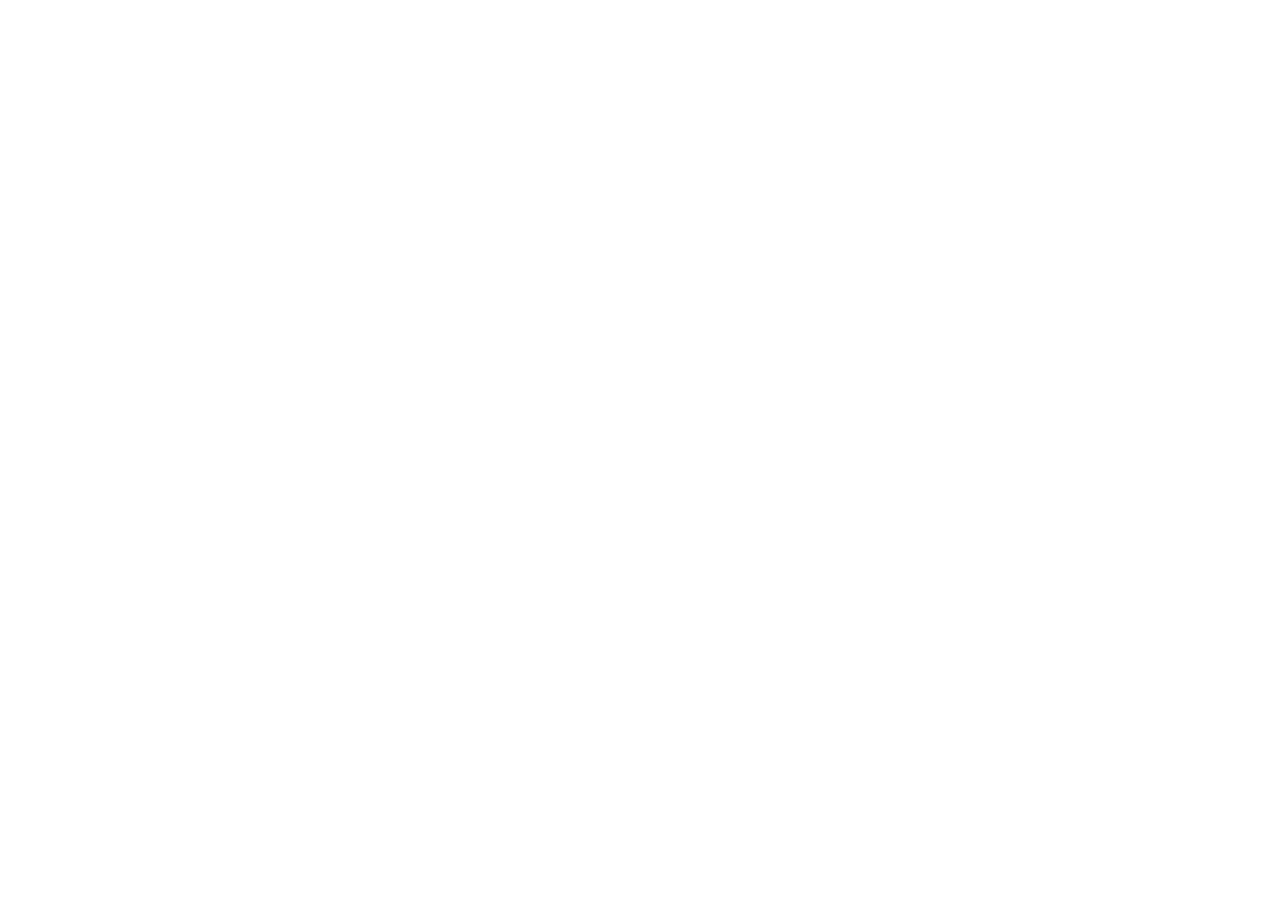
==== commit 832b055d: "Update index.html" ====
--- a/index.html
+++ b/index.html
@@ -4,30 +4,26 @@
   <title>Ministry Of Health Ethiopia - Digital Government Platform &#174;</title>
   <meta charset="utf-8">
   <meta name="viewport" content="width=device-width, initial-scale=1, shrink-to-fit=no">
-  <link rel="icon" type="image/x-icon" href="/assets/dgovlogo-775cdc6ea38f4110c93010afc6acf98e9a061629d9caf7dde9b0d3ec1ee2da86.png" />
+  <link rel="icon" type="image/x-icon" href="https://ict.moh.gov.et/assets/dgovlogo-775cdc6ea38f4110c93010afc6acf98e9a061629d9caf7dde9b0d3ec1ee2da86.png" />
 
-  <link rel="stylesheet" href="/assets/acom/index-d37bf92b1f10cddc4f9d39b9c639f651122d6b6aeb24a779c7c235efa890fcb2.css" media="all" data-turbolinks-track="reload" />
+  <!-- Bootstrap CSS for styling -->
+  <link href="https://cdn.jsdelivr.net/npm/bootstrap@5.3.0/dist/css/bootstrap.min.css" rel="stylesheet">
+  <!-- Boxicons for Icons -->
+  <link href="https://unpkg.com/boxicons@2.1.4/css/boxicons.min.css" rel="stylesheet">
+
   <style>
-
-      /* Spin animation */
+      /* Hero Animation and Base Styles */
       @-webkit-keyframes hero-spin {
-        100% {
-          -webkit-transform: rotate(360deg);
-          transform: rotate(360deg);
-        }
+        100% { -webkit-transform: rotate(360deg); transform: rotate(360deg); }
       }
       @keyframes hero-spin {
-        100% {
-          -webkit-transform: rotate(360deg);
-          transform: rotate(360deg);
-        }
+        100% { -webkit-transform: rotate(360deg); transform: rotate(360deg); }
       }
       .hero-animation-spin {
         -webkit-animation: hero-spin 35s linear infinite;
         animation: hero-spin 35s linear infinite;
       }
 
-      /* Fade animation */
       @-webkit-keyframes hero-fade {
         0%, 100% { opacity: 0 }
         50% { opacity: 1 }
@@ -39,11 +35,6 @@
       .hero-animation-fade {
         -webkit-animation: hero-fade 4s ease-in infinite;
         animation: hero-fade 4s ease-in infinite;
-      }
-      .hero-animation-delay-1,
-      .hero-animation-delay-2,
-      .hero-animation-delay-3 {
-        opacity: 0;
       }
       .hero-animation-delay-1 { animation-delay: .75s; }
       .hero-animation-delay-2 { animation-delay: 1.5s; }
@@ -60,1003 +51,4 @@
         padding: 1rem;
         z-index: 9999;
         transform: translateY(100%);
-        transition: transform 0.5s ease-out;
-      }
-
-      .cookie-consent-banner.show {
-        transform: translateY(0);
-      }
-
-      .rounded-4 {
-          border-radius: 0.75rem !important;
-      }
-
-      .page-loading {
-        position: fixed;
-        top: 0;
-        right: 0;
-        bottom: 0;
-        left: 0;
-        width: 100%;
-        height: 100%;
-        -webkit-transition: all .2s .2s ease-in-out;
-        transition: all .2s .2s ease-in-out;
-        background-color: #05789E;
-        opacity: 0;
-        visibility: hidden;
-        z-index: 9999;
-      }
-      .dark-mode .page-loading {
-        background-color: #05789E;
-      }
-      .page-loading.active {
-        opacity: 1;
-        visibility: visible;
-      }
-      .page-loading-inner {
-        position: absolute;
-        color: #fff;
-        top: 50%;
-        left: 0;
-        width: 100%;
-        text-align: center;
-        -webkit-transform: translateY(-50%);
-        transform: translateY(-50%);
-        -webkit-transition: opacity .2s ease-in-out;
-        transition: opacity .2s ease-in-out;
-        opacity: 0;
-      }
-      .page-loading.active > .page-loading-inner {
-        opacity: 1;
-      }
-      .page-loading-inner > span {
-        display: block;
-        font-size: 1rem;
-        font-weight: normal;
-        color: #fff;;
-      }
-      .dark-mode .page-loading-inner > span {
-        color: #fff;
-        opacity: .6;
-      }
-      .page-spinner {
-        color: #fff;
-        display: inline-block;
-        width: 2.75rem;
-        height: 2.75rem;
-        margin-bottom: .75rem;
-        vertical-align: text-bottom;
-        border: .15em solid #fff;
-        border-right-color: transparent;
-        border-radius: 50%;
-        -webkit-animation: spinner .5s linear infinite;
-        animation: spinner .5s linear infinite;
-      }
-      .dark-mode .page-spinner {
-        border-color: rgba(255,255,255,.4);
-        border-right-color: transparent;
-      }
-      @-webkit-keyframes spinner {
-        100% {
-          -webkit-transform: rotate(360deg);
-          transform: rotate(360deg);
-        }
-      }
-      @keyframes spinner {
-        100% {
-          -webkit-transform: rotate(360deg);
-          transform: rotate(360deg);
-        }
-      }
-
-      /* Slide-in animations */
-      .slide-in-left {
-        opacity: 0;
-        transform: translateX(-60px);
-        animation: slideInLeft 0.8s ease-out forwards;
-      }
-
-      .slide-in-right {
-        opacity: 0;
-        transform: translateX(60px);
-        animation: slideInRight 0.8s ease-out forwards;
-      }
-
-      .slide-in-up {
-        opacity: 0;
-        transform: translateY(60px);
-        animation: slideInUp 0.8s ease-out forwards;
-      }
-
-      .slide-in-down {
-        opacity: 0;
-        transform: translateY(-60px);
-        animation: slideInDown 0.8s ease-out forwards;
-      }
-
-      /* Animation delays */
-      .delay-1 { animation-delay: 0.1s; }
-      .delay-2 { animation-delay: 0.2s; }
-      .delay-3 { animation-delay: 0.3s; }
-      .delay-4 { animation-delay: 0.4s; }
-      .delay-5 { animation-delay: 0.5s; }
-      .delay-6 { animation-delay: 0.6s; }
-      .delay-7 { animation-delay: 0.7s; }
-      .delay-8 { animation-delay: 0.8s; }
-
-      @keyframes slideInLeft {
-        from {
-          opacity: 0;
-          transform: translateX(-60px);
-        }
-        to {
-          opacity: 1;
-          transform: translateX(0);
-        }
-      }
-
-      @keyframes slideInRight {
-        from {
-          opacity: 0;
-          transform: translateX(60px);
-        }
-        to {
-          opacity: 1;
-          transform: translateX(0);
-        }
-      }
-
-      @keyframes slideInUp {
-        from {
-          opacity: 0;
-          transform: translateY(60px);
-        }
-        to {
-          opacity: 1;
-          transform: translateY(0);
-        }
-      }
-
-      @keyframes slideInDown {
-        from {
-          opacity: 0;
-          transform: translateY(-60px);
-        }
-        to {
-          opacity: 1;
-          transform: translateY(0);
-        }
-      }
-
-      /* Scroll-triggered animations */
-      .animate-on-scroll {
-        opacity: 0;
-        transform: translateY(40px);
-        transition: opacity 0.8s ease-out, transform 0.8s ease-out;
-      }
-
-      .animate-on-scroll.visible {
-        opacity: 1;
-        transform: translateY(0);
-      }
-
-      /* Stagger children animations */
-      .stagger-children > * {
-        opacity: 0;
-        transform: translateY(30px);
-        animation: slideInUp 0.6s ease-out forwards;
-      }
-
-      .stagger-children > *:nth-child(1) { animation-delay: 0.1s; }
-      .stagger-children > *:nth-child(2) { animation-delay: 0.2s; }
-      .stagger-children > *:nth-child(3) { animation-delay: 0.3s; }
-      .stagger-children > *:nth-child(4) { animation-delay: 0.4s; }
-      .stagger-children > *:nth-child(5) { animation-delay: 0.5s; }
-      .stagger-children > *:nth-child(6) { animation-delay: 0.6s; }
-    </style>
-    <script>
-      let mode = window.localStorage.getItem('mode'),
-          root = document.getElementsByTagName('html')[0];
-      if (mode !== null && mode === 'dark') {
-        root.classList.add('dark-mode');
-      } else {
-        root.classList.remove('dark-mode');
-      }
-    </script>
-    <script>
-      (function () {
-        window.onload = function () {
-          const preloader = document.querySelector('.page-loading');
-          preloader.classList.remove('active');
-          setTimeout(function () {
-            preloader.remove();
-          }, 1000);
-        };
-      })();
-    </script>
-  </head>
-  <body>
-    <div class="page-loading active">
-      <div class="page-loading-inner">
-        <div class="page-spinner"></div><span>Loading ...</span>
-      </div>
-    </div>
-    <main class="page-wrapper">
-      <div class="mediumnavigation" style="top: 0px;">
-        <div class="code-block code-block-5" style="margin: 8px 0; clear: both;">
-          <a href="#">
-            <div class="metrics-banner">
-              <div id="metrics-embed">
-              <h6 class="animate-on-scroll">Healthier Citizens For Prosperous Nation !</h6>
-              </div>
-            </div>
-          </a>
-          <style>
-          .metrics-banner {padding: 8px 0px; background: #05789E;color: #ffffff;}
-          .metrics-banner h6 {color: #ffffff;text-align:center; margin: 0px !important;}
-          #metrics-embed {width: 65.5%; margin: 0px auto; display: block;}
-          .code-block-5 {margin-top: 0px !important; margin-bottom: 0px !important;}
-          .code-block-5 :hover {background: #034B64;}
-          .mediumnavigation {padding: 0px 0px 8px 0px;}
-          @media all and (max-width: 800px){
-          .mediumnavigation{box-shadow: none !important;} }
-          </style>
-        </div>
-      </div>
-      <header class="header navbar navbar-expand-lg navbar-light bg-light navbar-sticky">
-          <div class="container px-3">
-  <a class="navbar-brand pe-3 d-flex align-items-center" href="/?locale=en">
-    <img src="/assets/dgovlogo-775cdc6ea38f4110c93010afc6acf98e9a061629d9caf7dde9b0d3ec1ee2da86.png" width="40" height="40" />
-    <span class="d-none d-md-inline ms-2">MOH</span>
-    <span class="d-inline d-md-none ms-2">MOH</span>
-</a>  <div id="navbarNav" class="offcanvas offcanvas-end">
-    <div class="offcanvas-header border-bottom">
-      <h5 class="offcanvas-title">Menu</h5>
-      <button type="button" class="btn-close" data-bs-dismiss="offcanvas" aria-label="Close"></button>
-    </div>
-    <div class="offcanvas-body">
-      <ul class="navbar-nav me-auto mb-2 mb-lg-0">
-        <li class="nav-item dropdown">
-          <a href="/eservice/guests" class="nav-link dropdown-toggle" data-bs-toggle="dropdown" aria-current="page"> Resources</a>
-          <div class="dropdown-menu p-0">
-            <div class="d-lg-flex">
-              <div class="mega-dropdown-column bg-position-center bg-repeat-0 bg-size-cover rounded-3 rounded-end-0" style="background-image: url(/assets/landing/megamenubg-673c2fb8ff242ec0bc259f924ff83d273a4dd8443eaeb14291c722d16811edae.jpg); margin: -1px;"></div>
-              <div class="mega-dropdown-column pt-lg-3 pb-lg-4">
-                <ul class="list-unstyled mb-0">
-                  <li>&nbsp;</li>
-                  <li><a class="dropdown-item" href="/en/elibrary/guests">» eLibrary</a></li>
-                  <li><a class="dropdown-item" href="/en/job_board/guests">» Career opportunities</a></li>
-                  <li><a class="dropdown-item" href="/en/grs/guests">» Grievance Redressing Service</a></li>
-                  <li><a class="dropdown-item" href="/en/upcoming_events">» Events</a></li>
-                  <li><a class="dropdown-item" href="/en/upcoming_events">» Articles</a></li>
-                  <li>&nbsp;</li>
-                  <li>&nbsp;</li>
-                  <li>&nbsp;</li>
-                  <li>&nbsp;</li>
-                </ul>
-              </div>
-              <div class="mega-dropdown-column pt-lg-3 pb-lg-4">
-                <ul class="list-unstyled mb-0">
-                  <li>&nbsp;</li>
-                  <li>&nbsp;</li>
-                </ul>
-              </div>
-            </div>
-          </div>
-        </li>
-        <li class="nav-item">
-          <a class="nav-link" href="/en/eservice/guests">
-            eServices
-</a>        </li>
-        <li class="nav-item">
-          <a class="nav-link" href="/en/volunteer/guests">
-            Volunteer
-</a>        </li>
-        <li class="nav-item">
-          <a class="nav-link" href="/en/visitor/guests">
-            Visit Us
-</a>        </li>
-        <li class="nav-item">
-          <a class="nav-link" href="/en/contact_us">
-            Contact Us
-</a>        </li>
-      </ul>
-    </div>
-      <div class="offcanvas-footer border-top">
-        <a class="btn btn-primary w-100" rel="noopener" href="/en/users/sign_in">
-          <i class="bx bx-log-in fs-4 lh-1 me-1"></i>
-          &nbsp; Log In
-</a>      </div>
-  </div>
-  
-  <!-- Theme Toggle -->
-  <div class="form-check form-switch mode-switch pe-lg-1 ms-auto me-2" data-bs-toggle="mode">
-    <input type="checkbox" class="form-check-input" id="theme-mode">
-  </div>
-  
-  <!-- Language Switcher - Mobile only (hidden on desktop) -->
-  <div class="dropdown me-2 d-lg-none">
-    <button class="btn btn-outline-secondary btn-sm fs-sm rounded dropdown-toggle"
-            type="button"
-            id="languageMenuMobile"
-            data-bs-toggle="dropdown"
-            aria-expanded="false">
-
-        <img alt="English" width="20" height="15" src="/assets/flags/us-d1266ca516b61ee907609b2c472118c88c86e219b04d7f493ba81e0b7b4cddc1.svg" />
-
-
-    </button>
-
-    <ul class="dropdown-menu dropdown-menu-end" aria-labelledby="languageMenuMobile">
-
-      <li>
-        <a class="dropdown-item" title="English" href="/en/static_pages/landing_page">
-          <img alt="English" width="16" height="12" class="me-2" src="/assets/flags/us-d1266ca516b61ee907609b2c472118c88c86e219b04d7f493ba81e0b7b4cddc1.svg" />
-          <span>English</span>
-</a>      </li>
-
-      <li>
-        <a class="dropdown-item" title="አማርኛ" href="/am/static_pages/landing_page">
-          <img alt="Amharic" width="16" height="12" class="me-2" src="/assets/flags/et-de962454375fdf95b8b98ea1202a7223f4e9ee6dd72882d908dc306d6138cc72.svg" />
-          <span>አማርኛ</span>
-</a>      </li>
-
-      <li>
-        <a class="dropdown-item" title="Afaan Oromoo" href="/or/static_pages/landing_page">
-          <img alt="Afaan Oromoo" width="16" height="12" class="me-2" src="/assets/flags/et-de962454375fdf95b8b98ea1202a7223f4e9ee6dd72882d908dc306d6138cc72.svg" />
-          <span>Afaan Oromoo</span>
-</a>      </li>
-
-    </ul>
-  </div>
-  
-  <!-- Navbar Toggler -->
-  <button type="button" class="navbar-toggler" data-bs-toggle="offcanvas" data-bs-target="#navbarNav" aria-controls="navbarNav" aria-expanded="false" aria-label="Toggle navigation">
-    <span class="navbar-toggler-icon"></span>
-  </button>
-  
-    <!-- Desktop Language Switcher -->
-    <div class="dropdown order-lg-3 d-none d-lg-inline-block">
-      <button class="btn btn-outline-secondary btn-sm fs-sm rounded dropdown-toggle"
-              type="button"
-              id="languageMenu"
-              data-bs-toggle="dropdown"
-              aria-expanded="false">
-
-          <img alt="English" width="20" height="15" src="/assets/flags/us-d1266ca516b61ee907609b2c472118c88c86e219b04d7f493ba81e0b7b4cddc1.svg" />
-          &nbsp; En
-
-
-      </button>
-
-      <ul class="dropdown-menu dropdown-menu-end" aria-labelledby="languageMenu">
-
-        <li>
-          <a class="dropdown-item" title="English" href="/en/static_pages/landing_page">
-            <img alt="English" width="16" height="12" class="me-2" src="/assets/flags/us-d1266ca516b61ee907609b2c472118c88c86e219b04d7f493ba81e0b7b4cddc1.svg" />
-            <span>English</span>
-</a>        </li>
-
-        <li>
-          <a class="dropdown-item" title="አማርኛ" href="/am/static_pages/landing_page">
-            <img alt="Amharic" width="16" height="12" class="me-2" src="/assets/flags/et-de962454375fdf95b8b98ea1202a7223f4e9ee6dd72882d908dc306d6138cc72.svg" />
-            <span>አማርኛ</span>
-</a>        </li>
-
-        <li>
-          <a class="dropdown-item" title="Afaan Oromoo" href="/or/static_pages/landing_page">
-            <img alt="Afaan Oromoo" width="16" height="12" class="me-2" src="/assets/flags/et-de962454375fdf95b8b98ea1202a7223f4e9ee6dd72882d908dc306d6138cc72.svg" />
-            <span>Afaan Oromoo</span>
-</a>        </li>
-
-      </ul>
-    </div>
-    
-    <a href="/en/users/sign_in">
-      <button class="btn btn-secondary btn-sm fs-sm rounded order-lg-3 d-none d-lg-inline-flex">
-        <i class="bx bx-log-in fs-lg me-2"></i> Sign In
-      </button>
-</a></div>
-      </header>
-      <div id="flash_messages">
-        <div id="flash-container">
-</div>
-
-
-<script>
-  document.addEventListener('DOMContentLoaded', function () {
-    setTimeout(function () {
-      document.querySelectorAll('.alert').forEach(function (el) {
-        el.classList.remove('show');
-        setTimeout(() => el.remove(), 150); // waits for CSS transition
-      });
-    }, 600);
-  });
-</script>
-
-<style>
-#flash-container {
-  position: fixed;
-  top: 20px;
-  left: 50%;
-  transform: translateX(-50%);
-  z-index: 9999;
-  width: 400px;
-  max-width: 90%;
-}
-
-.custom-flash {
-  background-color: #fff !important;
-  border: 1px solid transparent;
-  border-left-width: 4px;
-  padding: 15px 20px;
-  margin-bottom: 10px;
-  font-weight: 500;
-  box-shadow: 0 2px 6px rgba(0, 0, 0, 0.15);
-  position: relative;
-}
-
-.alert-success.custom-flash {
-  color: #5d89bd;
-  border-color: #5d89bd;
-}
-
-.alert-info.custom-flash {
-  color: #5d89bd;
-  border-color: #5d89bd;
-}
-
-.alert-warning.custom-flash {
-  color: #d73d3d;
-  border-color: #d73d3d;
-}
-
-.alert-danger.custom-flash {
-  color: #b94a48;
-  border-color: #b94a48;
-}
-
-.btn-close {
-  color: inherit;
-  position: absolute;
-  top: 10px;
-  right: 10px;
-  opacity: 0.7;
-}
-
-.btn-close:hover {
-  opacity: 1;
-}
-
-/* Close button */
-.custom-flash .close {
-  position: absolute;
-  top: 10px;
-  right: 10px; /* move in from the edge */
-  color: inherit;
-  opacity: 0.7;
-  font-weight: bold;
-}
-
-.custom-flash .close:hover {
-  opacity: 1;
-}
-
-</style>
-      </div>
-      <section class="position-relative py-5" style="background-image: url('https://ict.moh.gov.et/assets/pattern-1bad8bc852e9ddf5cdade58bc1fd7e01094f7cef4ce11d468316a18dd128e9a5.svg'); background-repeat: repeat-x; background-position: top; background-size: auto 100px;">
-  <div class="position-absolute top-0 start-0 w-100 h-100 bg-gradient-primary opacity-10"></div>
-  <div class="container position-relative py-lg-4">
-    <div class="row">
-      <!-- Left Column -->
-      <div class="col-lg-5 d-flex flex-column pt-lg-4 pt-xl-5">
-        <!-- Video button - slide in left -->
-        <div class="d-inline-flex align-items-center position-relative mb-3 slide-in-left">
-          <button type="button" class="btn btn-outline-secondarybtn btn-video btn-icon btn-lg" data-bs-toggle="modal" data-bs-target="#modalDefault">
-            <i class="bx bx-play"></i>
-          </button>
-          <h4 class="mb-0"></h4>
-        </div>
-
-        <h1 class="mb-4 slide-in-left delay-1">Ministry Of Health <span class='text-primary'> Digital Government</span> Platform</h1>
-
-        <p class="fs-lg mb-5 slide-in-left delay-2">A unified digital government platform for efficient government operations and public services.</p>
-
-        <div class="d-flex flex-wrap gap-3 mt-2 pb-sm-3 pb-md-4 py-4 py-lg-4 slide-in-left delay-2">
-          <a href="#resources">
-            <button type="button" class="btn btn-primary btn-lg d-md-inline-flex shadow-primary">
-              Explore Our Services
-              <i class="bx bx-right-arrow-alt fs-xl ms-2"></i>
-            </button>
-          </a>
-          <a class="btn btn-light btn-lg d-md-inline-flex shadow-primary" href="/en/users/sign_in">
-            Register Now
-            <i class="bx bx-right-arrow-alt ms-1 lead"></i>
-</a>        </div>
-
-        <!-- Avatar section - fixed mobile alignment -->
-        <div class="d-flex align-items-center justify-content-start text-start pt-3 flex-wrap py-4 py-lg-4 slide-in-left delay-4">
-          <div class="d-flex me-2 me-sm-3 flex-shrink-0 mb-2 mb-sm-0">
-            <div class="d-flex align-items-center justify-content-center bg-light rounded-circle" style="width: 52px; height: 52px;">
-              <img width="48" class="rounded-circle" title="Dr Hana Lelisa" src="/assets/avatar/hana-1e51a4ba4bd65100a27c8eba95e792aeed11e9e6d28d13950a8519cfd960a6af.png" />
-            </div>
-            <div class="d-flex align-items-center justify-content-center bg-light rounded-circle ms-n2 ms-sm-n3" style="width: 52px; height: 52px;">
-              <img width="48" class="rounded-circle" title="Dr Abel Mengstie" src="/assets/avatar/abel-365589332d190afbc59c2ed3e5e555df6a89b4e7871b44d92aa5c02d2349dd21.png" />
-            </div>
-            <div class="d-flex align-items-center justify-content-center bg-light rounded-circle ms-n2 ms-sm-n3" style="width: 52px; height: 52px;">
-              <img width="48" class="rounded-circle" title="Dr Selam Nigatu" src="/assets/avatar/drselam-795f55d03fa48f2f9d3f5328b6b0be137206a1b403f5da4ac837e0138ed15010.png" />
-            </div>
-          </div>
-          
-          <div class="d-flex align-items-baseline flex-wrap">
-            <strong id="user-count" data-count="4868" style="font-size: 3rem; font-weight: 700; line-height: 1;">0</strong>
-            <sup style="font-size: 1.5rem; font-weight: 600; line-height: 1; top: -0.5em;">+</sup>
-            <sup style="font-size: 0.9rem; color: #6c757d; margin-left: 0.25rem; top: -0.8em; white-space: nowrap;">
-              Members
-            </sup>
-          </div>
-        </div>
-      </div>
-
-      <!-- Right Column - World animation slide in right -->
-      <div class="col-lg-7 slide-in-right delay-1">
-        <a href="/?locale=en">
-          <div class="parallax ratio ratio-1x1 mx-auto" style="max-width: 550px; transform: translate3d(0px, 0px, 0px) rotate(0.0001deg); transform-style: preserve-3d; backface-visibility: hidden; pointer-events: none;">
-
-            <!-- World spin -->
-            <div class="parallax-layer position-absolute zindex-2" data-depth="-0.15" style="transform: translate3d(1.3px, 0.4px, 0px);">
-              <img class="hero-animation-spin p-md-0 p-5" src="/assets/world-dc69f73ddcf3e0d838d6e97f7ec637571f2104e506cb2ed0a46da71a797d95cc.png" />
-            </div>
-
-            <!-- Outer circles -->
-            <div class="parallax-layer d-flex justify-content-center align-items-center position-absolute top-0 start-0 w-100 h-100" data-depth="0.1">
-              <div class="rounded-circle bg-primary" style="width: 70%; height: 70%; opacity: .16;"></div>
-            </div>
-
-            <div class="parallax-layer d-flex justify-content-center align-items-center position-absolute top-0 start-0 w-100 h-100" data-depth="0.2">
-              <div class="rounded-circle bg-primary" style="width: 55%; height: 55%; opacity: .26;"></div>
-            </div>
-
-            <!-- Center Mesob Logo -->
-            <div class="parallax-layer d-flex justify-content-center align-items-center position-absolute top-0 start-0 w-100 h-100 zindex-3" data-depth="0.4">
-              <div class="d-flex justify-content-center align-items-center rounded-circle bg-primary" style="width: 93px; height: 93px; box-shadow: 0 .1875rem 1.875rem -.125rem rgba(93,137,189,.95);">
-                <span class="text-light mb-0">
-                  <center></center>
-                </span>
-              </div>
-            </div>
-
-            <!-- Inner small circle -->
-            <div class="parallax-layer d-flex justify-content-center align-items-center position-absolute top-0 start-0 w-100 h-100" data-depth="0.3">
-              <div class="rounded-circle bg-primary" style="width: 40%; height: 40%; opacity: .56;"></div>
-            </div>
-            <div class="parallax-layer position-absolute top-0 start-0 w-100 h-100 zindex-4 d-flex justify-content-center align-items-center" data-depth="0.5" style="pointer-events: none;">
-              <div class="row row-cols-2 g-3 text-center" style="width: 95%;">
-                <div class="col">
-                  <div class="rounded-3 p-4 text-white hero-animation-fade bg-primary dark-bg-secondary">
-                    One Platform for All Public Services
-                  </div>
-                </div>
-                <div class="col">
-                  <div class="rounded-3 p-4 text-white hero-animation-fade hero-animation-delay-1 bg-primary dark-bg-secondary">
-                    Fast, Transparent &amp; Citizen-Centered
-                  </div>
-                </div>
-                <div class="col">
-                  <div class="rounded-3 p-4 text-white hero-animation-fade hero-animation-delay-2 bg-primary dark-bg-secondary">
-                    Empowering Health Workers Nationwide
-                  </div>
-                </div>
-                <div class="col">
-                  <div class="rounded-3 p-4 text-white hero-animation-fade hero-animation-delay-3 bg-primary dark-bg-secondary">
-                    Digital Transformation For Better Governance
-                  </div>
-                </div>
-              </div>
-            </div>
-          </div>
-</a>      </div>
-    </div>
-  </div>
-</section>
-
-<div class="modal fade" id="modalDefault" tabindex="-1" role="dialog">
-  <div class="modal-dialog modal-dialog-centered modal-xl" role="document">
-    <div class="modal-content">
-      <div class="modal-header">
-        <h5 class="modal-title">MOH - Digital Government Platform</h5>
-        <button class="btn-close" type="button" data-bs-dismiss="modal" aria-label="Close"></button>
-      </div>
-      <div class="modal-body">
-        <div class="modal-video">
-          <video type="video/mp4" controls="controls" autobuffer="true" src="/mohict-intro.mp4"></video>
-        </div>
-      </div>
-      <div class="modal-footer">
-        <a href="/en/users/sign_in">
-          <button class="btn btn-primary btn-rounded btn-sm" type="button">Register</button>
-</a>        <button class="btn btn-secondary btn-sm" type="button" data-bs-dismiss="modal">Close</button>
-      </div>
-    </div>
-  </div>
-</div>
-
-
-<br> <br> <br> <br>
-
-<section class="container text-center pb-5 mb-3 mb-md-4 mb-lg-5 animate-on-scroll">
-  <h2 class="h1 pt-1 mb-4 animate-on-scroll">Digital Ethiopia 2030</h2>
-  <div class="row justify-content-center mb-md-2 mb-lg-5">
-    <div class="col-lg-6 col-md-8">
-      <p class="fs-lg text-muted mb-lg-0 animate-on-scroll">“The activities underway within Digital Ethiopia 2030 are intrinsically linked to the Medemer government's overarching objective of delivering high-impact strategies via a lean and efficient bureaucracy.” <br> Honorable Prime Minister Dr. Abiy Ahmed</p>
-    </div>
-  </div>
-  <div class="position-relative rounded-3 overflow-hidden mb-lg-3 animate-on-scroll">
-    <div class="position-absolute top-0 start-0 w-100 h-100 d-flex align-items-center justify-content-center zindex-5">
-      <a href="https://www.youtube.com/watch?v=Duy4iSNHt_4" class="btn btn-video btn-icon btn-xl stretched-link bg-white" data-bs-toggle="video" aria-label="Play video" data-lg-id="ee777e78-2b15-4ae8-ab9e-c4700593a263">
-        <i class="bx bx-play"></i>
-      </a>
-    </div>
-    <span class="position-absolute top-0 start-0 w-100 h-100 bg-dark opacity-35 animate-on-scroll"></span>
-    <img src="/assets/digitalethiopia2030-cd571e2c1df7e407b836fd8daf0237b1da1a1a3ed9967c22f485d3eb3cd521b3.png" />
-  </div>
-</section>
-
-<section class="container pb-2 pb-md-4 pb-lg-5 mb-3">
-  <div class="row justify-content-center pt-1 pb-1 mb-2 mb-md-3 mb-lg-4">
-    <div class="col-lg-8 col-md-9 text-center">
-      <h2 class="h1 mb-4 animate-on-scroll" id="resources">Resources</h2>
-      <p class="fs-lg text-muted mb-0 animate-on-scroll" style="transition-delay: 0.2s;">Explore our resources and services.</p>
-    </div>
-  </div>
-
-  <div class="row row-cols-1 row-cols-md-2 stagger-children">
-
-    <!-- eService -->
-    <div class="col py-4 my-2 my-sm-3">
-      <a class="card border-primary card-hover card-hover-primary h-100 border-0 shadow-sm text-decoration-none pt-5 px-sm-3 px-md-0 px-lg-3 pb-sm-3 pb-md-0 pb-lg-3 ms-xl-2 slide-in-left delay-1" href="/en/eservice/guests">
-        <div class="card-body pt-3">
-          <div class="d-inline-block bg-white shadow-primary rounded-3 position-absolute top-0 translate-middle-y p-3">
-            <img src="/assets/eservice/icon-721093fb6fe61df8453ffff2f235e52a67e2595398a627a980b25e7034d2fa51.svg" width="40" height="40" />
-          </div>
-          <h2 class="h4 text-primary d-inline-flex align-items-center">
-            <b>eService</b>
-            <i class="bx bx-right-arrow-circle text-primary fs-3 ms-2"></i>
-          </h2>
-          <p class="card-text fs-md mb-0 animate-on-scroll">
-            You can easily access our services anytime, anywhere using our integrated digital service platform.
-          </p>
-        </div>
-</a>    </div>
-
-
-    <!-- Volunteer -->
-    <div class="col py-4 my-2 my-sm-3">
-      <a class="card card-hover card-hover-primary h-100 border-0 shadow-sm text-decoration-none pt-5 px-sm-3 px-md-0 px-lg-3 pb-sm-3 pb-md-0 pb-lg-3 ms-xl-2 slide-in-right delay-2" href="/en/volunteer/guests">
-        <div class="card-body pt-3">
-          <div class="d-inline-block bg-white shadow-primary rounded-3 position-absolute top-0 translate-middle-y p-3">
-            <img src="/assets/volunteer/icon-37ecda4db0c7ccea9cfaffbdfb6bcffe3e231e0745e3d536db7b9599cfcb162f.svg" width="40" height="40" />
-          </div>
-          <h2 class="h4 text-primary d-inline-flex align-items-center">
-            <b>Volunteer</b>
-            <i class="bx bx-right-arrow-circle text-primary fs-3 ms-2"></i>
-          </h2>
-          <p class="card-text fs-md mb-0 animate-on-scroll">
-            Join our dedicated volunteers in promoting health and wellness across the community. Together, we can foster a healthier future for all.
-          </p>
-        </div>
-</a>    </div>
-
-
-    <!-- eLibrary -->
-    <div class="col py-4 my-2 my-sm-3">
-      <a class="card border-primary card-hover card-hover-primary h-100 border-0 shadow-sm text-decoration-none pt-5 px-sm-3 px-md-0 px-lg-3 pb-sm-3 pb-md-0 pb-lg-3 ms-xl-2 slide-in-left delay-3" href="/en/elibrary/guests">
-        <div class="card-body pt-3">
-          <div class="d-inline-block bg-white shadow-primary rounded-3 position-absolute top-0 translate-middle-y p-3">
-            <img src="/assets/elibrary/icon-c57ddc0800cd44c27eb0d6e16b916d667b3d7e122790b4ade347a3793d910efb.svg" width="40" height="40" />
-          </div>
-          <h2 class="h4 text-primary d-inline-flex align-items-center">
-            <b>eLibrary</b>
-            <i class="bx bx-right-arrow-circle text-primary fs-3 ms-2"></i>
-          </h2>
-          <p class="card-text fs-md mb-0 animate-on-scroll">
-            A centralized digital repository for accessing official health policies, publications, guidelines, and national standards.
-          </p>
-        </div>
-</a>    </div>
-
-
-    <!-- Job Board -->
-    <div class="col py-4 my-2 my-sm-3">
-      <a class="card card-hover card-hover-primary h-100 border-0 shadow-sm text-decoration-none pt-5 px-sm-3 px-md-0 px-lg-3 pb-sm-3 pb-md-0 pb-lg-3 ms-xl-2 slide-in-right delay-3" href="/en/job_board/guests">
-        <div class="card-body pt-3">
-          <div class="d-inline-block bg-white shadow-primary rounded-3 position-absolute top-0 translate-middle-y p-3">
-            <img src="/assets/jobs-8af2427c2e8332fd25357dc4e6185ed34100185a8351ef08f3b2e176eab3e6dd.svg" width="40" height="40" />
-          </div>
-          <h2 class="h4 text-primary d-inline-flex align-items-center">
-            <b>JobBoard</b>
-            <i class="bx bx-right-arrow-circle text-primary fs-3 ms-2"></i>
-          </h2>
-          <p class="card-text fs-md mb-0 animate-on-scroll">
-            Discover and apply for exciting career opportunities within the Ministry of Health. Our platform connects you with roles that contribute to enhancing healthcare services in the community.
-          </p>
-        </div>
-</a>    </div>
-
-
-    <!-- Visitor -->
-    <div class="col py-4 my-2 my-sm-3">
-      <a class="card card-hover card-hover-primary h-100 border-0 shadow-sm text-decoration-none pt-5 px-sm-3 px-md-0 px-lg-3 pb-sm-3 pb-md-0 pb-lg-3 ms-xl-2 slide-in-left delay-3" href="/en/visitor/guests">
-        <div class="card-body pt-3">
-          <div class="d-inline-block bg-white shadow-primary rounded-3 position-absolute top-0 translate-middle-y p-3">
-            <img src="/assets/visitor-84696af5e2c828b335cbf934b9b32a1f22eef3677a9ad01d8e56f20f187b75f0.svg" width="40" height="40" />
-          </div>
-          <h2 class="h4 text-primary d-inline-flex align-items-center">
-            <b>Visitor</b>
-            <i class="bx bx-right-arrow-circle text-primary fs-3 ms-2"></i>
-          </h2>
-          <p class="card-text fs-md mb-0 animate-on-scroll">
-            Make an appointment to visit the Ministry of Health or meet with officials.
-          </p>
-        </div>
-</a>    </div>
-
-
-    <!-- Grievance -->
-    <div class="col py-4 my-2 my-sm-4">
-      <a class="card card-hover card-hover-primary h-100 border-0 shadow-sm text-decoration-none pt-5 px-sm-3 px-md-0 px-lg-3 pb-sm-3 pb-md-0 pb-lg-3 ms-xl-2 slide-in-right delay-3" href="/en/grs/guests">
-        <div class="card-body pt-3">
-          <div class="d-inline-block bg-white shadow-primary rounded-3 position-absolute top-0 translate-middle-y p-3">
-            <img src="/assets/grs/icon-9a424976fbc4d5103d27d61c793d866bc1f5c4d42f951e8f65ec523bf074fc5e.svg" width="40" height="40" />
-          </div>
-          <h2 class="h4 text-primary d-inline-flex align-items-center">
-            <b>Grievance</b>
-            <i class="bx bx-right-arrow-circle text-primary fs-3 ms-2"></i>
-          </h2>
-          <p class="card-text fs-md mb-0 animate-on-scroll">
-            Grievance Redressing Service - Access a streamlined platform to voice your concerns and complaints related to health services. We are committed to ensuring your feedback leads to effective resolutions.
-          </p>
-        </div>
-</a>    </div>
-
-  </div>
-</section>
-
-<script>
-  // Count animation for user count
-  document.addEventListener('DOMContentLoaded', function() {
-    const countElement = document.getElementById('user-count');
-    if (countElement) {
-      const observer = new IntersectionObserver(function(entries) {
-        entries.forEach(function(entry) {
-          if (entry.isIntersecting) {
-            const target = parseInt(countElement.dataset.count);
-            const duration = 2000;
-            const startTime = performance.now();
-            
-            function updateCount(currentTime) {
-              const elapsed = currentTime - startTime;
-              const progress = Math.min(elapsed / duration, 1);
-              const currentCount = Math.round(progress * target);
-              
-              if (progress < 1) {
-                countElement.textContent = currentCount.toLocaleString();
-                requestAnimationFrame(updateCount);
-              } else {
-                countElement.textContent = target.toLocaleString();
-              }
-            }
-            
-            requestAnimationFrame(updateCount);
-            observer.unobserve(countElement);
-          }
-        });
-      });
-      
-      observer.observe(countElement);
-    }
-  });
-</script>
-      
-    </main>
-
-    <footer class="footer dark-mode bg-dark border-top border-light pt-5 pb-4 pb-lg-5">
-      <div class="container pt-xl-4">
-        <div class="row pb-5">
-          
-          <!-- Brand & Description -->
-          <div class="col-lg-4 col-md-6">
-            <div class="navbar-brand text-dark p-0 me-0 mb-3 mb-lg-4 animate-on-scroll">
-              <img width="35" src="/assets/dgovlogo-775cdc6ea38f4110c93010afc6acf98e9a061629d9caf7dde9b0d3ec1ee2da86.png" /> 
-              Ministry Of Health - Ethiopia <sup><font size="1.5"> &#174;</font></sup>
-            </div>
-            <p class="fs-sm text-light opacity-70 pb-lg-3 mb-4 animate-on-scroll">
-              Health Citizens For Prosperous Nation <br> ICT Executive Office
-            </p>
-          </div>
-
-          <!-- Links -->
-          <div class="col-xl-6 col-lg-7 col-md-5 offset-xl-2 offset-md-1 pt-4 pt-md-1 pt-lg-0">
-            <div id="footer-links" class="row">
-              
-              <!-- Useful Links -->
-              <div class="col-lg-4">
-                <h6 class="mb-2">
-                  <a href="#useful-links" class="d-block text-dark dropdown-toggle d-lg-none py-2 animate-on-scroll" data-bs-toggle="collapse">
-                    Consent
-                  </a>
-                </h6>
-                <div id="useful-links" class="collapse d-lg-block" data-bs-parent="#footer-links">
-                  <ul class="nav flex-column mb-2 mb-lg-0 animate-on-scroll">
-                    <li class="nav-item">
-                      <a class="nav-link d-inline-block px-0 pt-1 pb-2" href="/eservice/guests">Terms &amp; Conditions</a>
-                    </li>
-                    <li class="nav-item">
-                      <a class="nav-link d-inline-block px-0 pt-1 pb-2" href="/eservice/guests">Policy</a>
-                    </li>
-                  </ul>
-                </div>
-              </div>
-
-              <!-- Our Services -->
-              <div class="col-xl-4 col-lg-3">
-                <h6 class="mb-2">
-                  <a href="#our-services" class="d-block text-dark dropdown-toggle d-lg-none py-2" data-bs-toggle="collapse">
-                    Resources
-                  </a>
-                </h6>
-                <div id="our-services" class="collapse d-lg-block" data-bs-parent="#footer-links">
-                  <ul class="nav flex-column mb-2 mb-lg-0 animate-on-scroll">
-                    <li class="nav-item">
-                      <a class="nav-link d-inline-block px-0 pt-1 pb-2" href="/en/eservice/guests">eService</a>
-                    </li>
-
-                    <li class="nav-item">
-                      <a class="nav-link d-inline-block px-0 pt-1 pb-2" href="/en/visitor/guests">Visitor</a>
-                    </li>
-
-                    <li class="nav-item">
-                      <a class="nav-link d-inline-block px-0 pt-1 pb-2" href="/en/elibrary/guests">Digital Library</a>
-                    </li>
-
-                    <li class="nav-item">
-                      <a class="nav-link d-inline-block px-0 pt-1 pb-2" href="/en/grs/guests">Grievance</a>
-                    </li>
-
-                    <li class="nav-item">
-                      <a class="nav-link d-inline-block px-0 pt-1 pb-2" href="/en/volunteer/guests">Volunteer</a>
-                    </li>
-
-                    <li class="nav-item">
-                      <a class="nav-link d-inline-block px-0 pt-1 pb-2" href="/en/job_board/guests">Career</a>
-                    </li>
-
-                    <li class="nav-item">
-                      <a class="nav-link d-inline-block px-0 pt-1 pb-2" href="/en/events">Events</a>
-                    </li>
-                  </ul>
-                </div>
-              </div>
-
-              <!-- Contact -->
-              <div class="col-xl-4 col-lg-5 pt-2 pt-lg-0">
-                <h3 class="h5 pb-1 pb-sm-2 pb-lg-3">Contact Us</h3>
-                <ul class="nav flex-column mb-3 animate-on-scroll">
-                  <li>
-                    <a href="tel:0251115517011" class="nav-link fs-lg fw-normal px-0 py-1 d-flex align-items-center">
-                      <i class="bx bx-phone-call fs-4 me-2"></i>
-                      <span>0251- 115-517011</span>
-                    </a>
-                  </li>
-
-                  <li>
-                    <a href="mailto:ict@moh.gov.et" class="nav-link fs-lg fw-normal px-0 py-1 d-flex align-items-center">
-                      <i class="bx bx-envelope fs-4 me-2"></i>
-                      <span>ict@moh.gov.et</span>
-                    </a>
-                  </li>
-                </ul>
-                <div class="d-flex pt-2 pt-sm-3 pt-md-4 animate-on-scroll">
-                  <a href="https://web.facebook.com/EthiopiaFMoH" class="btn btn-icon btn-sm btn-secondary btn-facebook rounded-circle me-3" aria-label="Facebook">
-                    <i class="bx bxl-facebook"></i>
-                  </a>
-                  <a href="https://et.linkedin.com/company/federal-ministry-of-health-ethiopia" class="btn btn-icon btn-sm btn-secondary btn-linkedin rounded-circle me-3" aria-label="LinkedIn">
-                    <i class="bx bxl-linkedin"></i>
-                  </a>
-                  <a href="https://t.me/MoHEthiopia" class="btn btn-icon btn-sm btn-secondary btn-telegram rounded-circle me-3" aria-label="Telegram">
-                    <i class="bx bxl-telegram"></i>
-                  </a>
-                  <a href="https://www.youtube.com/@FMoHealthEthiopia" class="btn btn-icon btn-sm btn-secondary btn-youtube rounded-circle me-3" aria-label="YouTube">
-                    <i class="bx bxl-youtube"></i>
-                  </a>
-                </div>
-              </div>
-
-            </div>
-          </div>
-        </div>
-
-        <!-- Footer Bottom -->
-        <p class="fs-xs text-center text-md-start pb-2 pb-lg-0 mb-0">
-          <span><font style="color: transparent !important;"><center>In God We Trust! &nbsp; Alemat G. Michael</center></font></span>
-        </p>
-      </div>
-    </footer>
-    <a href="#top" class="btn-scroll-top" data-scroll>
-      <span class="btn-scroll-top-tooltip text-muted fs-sm me-2">Top</span>
-      <i class="btn-scroll-top-icon bx bx-chevron-up"></i>
-    </a>
-    
-    <script src="/assets/acom/index-a109784f0377b53fa54638c7ee2ac923ce21802e5f19314a5848b7ff82ad2cc5.js"></script>
-<div id="cookieConsent" class="cookie-consent-banner">
-  <p> <span class="translation_missing" title="translation missing: en.landing.cookies_concent">Cookies Concent</span>
-    <br>
-    <br>
-    <button id="acceptCookies" class="btn btn-primary btn-sm ml-2"><span class="translation_missing" title="translation missing: en.landing.accept_all">Accept All</span></button>
-    <button id="rejectCookies" class="btn btn-secondary btn-sm ml-2"><span class="translation_missing" title="translation missing: en.landing.reject_all">Reject All</span></button>
-  </p>
-</div>
-
-<script>
-  // Slide-in animation on scroll
-  document.addEventListener('DOMContentLoaded', function() {
-    // Animate elements when they scroll into view
-    const animateElements = document.querySelectorAll('.animate-on-scroll');
-    
-    if (animateElements.length > 0) {
-      const scrollObserver = new IntersectionObserver(function(entries) {
-        entries.forEach(function(entry) {
-          if (entry.isIntersecting) {
-            entry.target.classList.add('visible');
-            scrollObserver.unobserve(entry.target);
-          }
-        });
-      }, {
-        threshold: 0.1,
-        rootMargin: '0px 0px -50px 0px'
-      });
-      
-      animateElements.forEach(function(element) {
-        scrollObserver.observe(element);
-      });
-    }
-
-    // Stagger animation for children
-    const staggerContainers = document.querySelectorAll('.stagger-children');
-    staggerContainers.forEach(function(container) {
-      const children = container.children;
-      for (let i = 0; i < children.length; i++) {
-        children[i].style.animationDelay = (0.1 * (i + 1)) + 's';
-      }
-    });
-  });
-</script>
-</body>
-</html>
-
-
-
-<script>
-document.addEventListener("DOMContentLoaded", function () {
-  const banner = document.getElementById("cookieConsent");
-  const acceptBtn = document.getElementById("acceptCookies");
-  const rejectBtn = document.getElementById("rejectCookies");
-
-  const consent = localStorage.getItem("cookieConsent");
-
-  if (!consent) {
-    banner.classList.add("show");
-  }
-
-  acceptBtn?.addEventListener("click", function () {
-    localStorage.setItem("cookieConsent", "accepted");
-    banner.classList.remove("show");
-  });
-
-  rejectBtn?.addEventListener("click", function () {
-    localStorage.setItem("cookieConsent", "rejected");
-    banner.classList.remove("show");
-  });
-});
-
-</script>
+        transition: transform
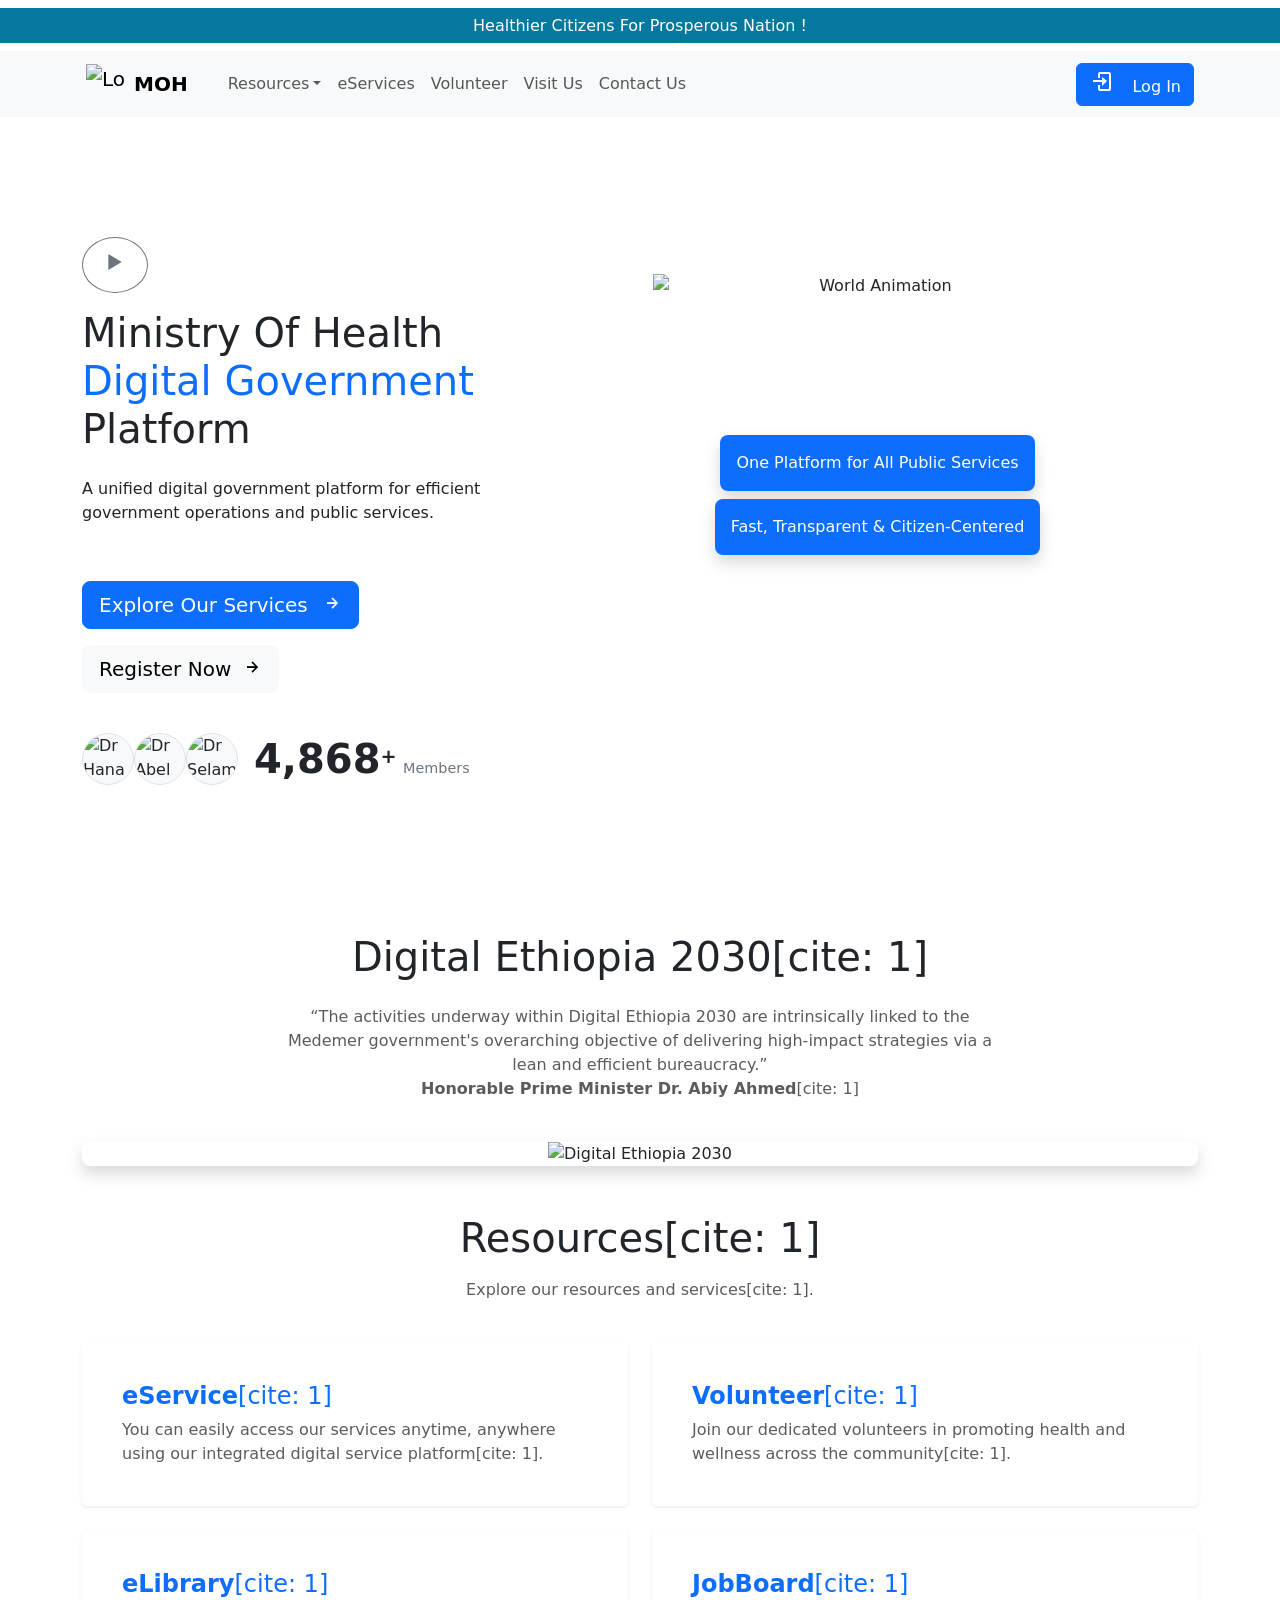
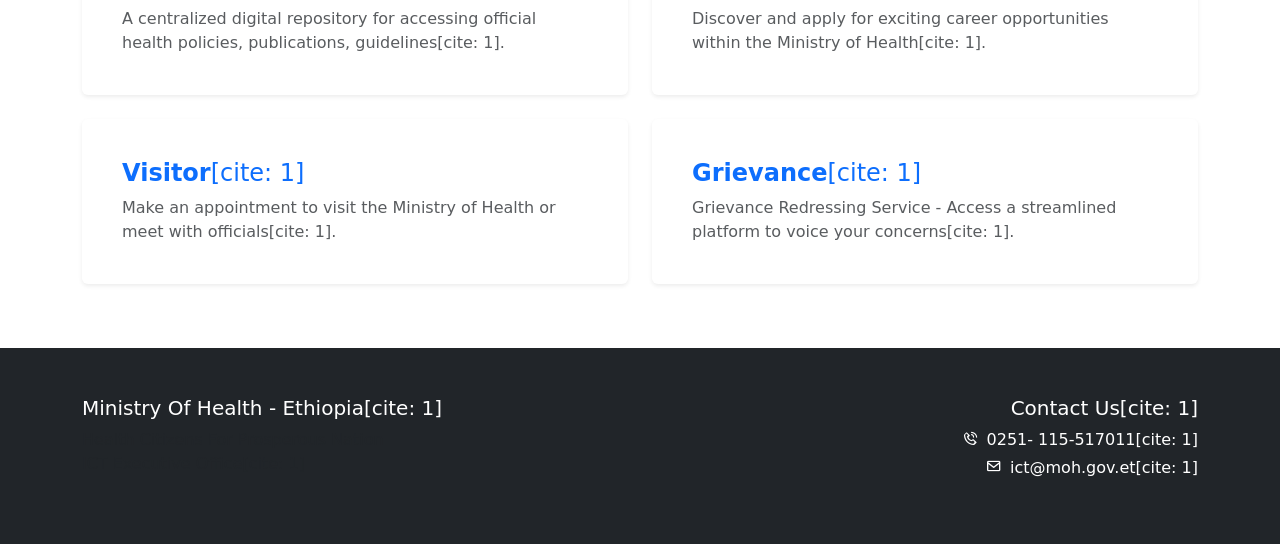
==== commit 838a6239: "Update Bootstrap and Boxicons comments in index.html" ====
--- a/index.html
+++ b/index.html
@@ -6,13 +6,12 @@
   <meta name="viewport" content="width=device-width, initial-scale=1, shrink-to-fit=no">
   <link rel="icon" type="image/x-icon" href="https://ict.moh.gov.et/assets/dgovlogo-775cdc6ea38f4110c93010afc6acf98e9a061629d9caf7dde9b0d3ec1ee2da86.png" />
 
-  <!-- Bootstrap CSS for styling -->
+  <!-- Bootstrap & Boxicons for perfect styling -->
   <link href="https://cdn.jsdelivr.net/npm/bootstrap@5.3.0/dist/css/bootstrap.min.css" rel="stylesheet">
-  <!-- Boxicons for Icons -->
   <link href="https://unpkg.com/boxicons@2.1.4/css/boxicons.min.css" rel="stylesheet">
 
   <style>
-      /* Hero Animation and Base Styles */
+      /* Spin animation */
       @-webkit-keyframes hero-spin {
         100% { -webkit-transform: rotate(360deg); transform: rotate(360deg); }
       }
@@ -24,6 +23,7 @@
         animation: hero-spin 35s linear infinite;
       }
 
+      /* Fade animation */
       @-webkit-keyframes hero-fade {
         0%, 100% { opacity: 0 }
         50% { opacity: 1 }
@@ -51,4 +51,284 @@
         padding: 1rem;
         z-index: 9999;
         transform: translateY(100%);
-        transition: transform
+        transition: transform 0.5s ease-out;
+      }
+      .cookie-consent-banner.show {
+        transform: translateY(0);
+      }
+
+      .rounded-4 { border-radius: 0.75rem !important; }
+
+      /* Slide-in animations */
+      .slide-in-left {
+        opacity: 0;
+        transform: translateX(-60px);
+        animation: slideInLeft 0.8s ease-out forwards;
+      }
+      .slide-in-right {
+        opacity: 0;
+        transform: translateX(60px);
+        animation: slideInRight 0.8s ease-out forwards;
+      }
+      .slide-in-up {
+        opacity: 0;
+        transform: translateY(60px);
+        animation: slideInUp 0.8s ease-out forwards;
+      }
+
+      .delay-1 { animation-delay: 0.1s; }
+      .delay-2 { animation-delay: 0.2s; }
+      .delay-3 { animation-delay: 0.3s; }
+      .delay-4 { animation-delay: 0.4s; }
+
+      @keyframes slideInLeft {
+        from { opacity: 0; transform: translateX(-60px); }
+        to { opacity: 1; transform: translateX(0); }
+      }
+      @keyframes slideInRight {
+        from { opacity: 0; transform: translateX(60px); }
+        to { opacity: 1; transform: translateX(0); }
+      }
+      @keyframes slideInUp {
+        from { opacity: 0; transform: translateY(60px); }
+        to { opacity: 1; transform: translateY(0); }
+      }
+
+      .animate-on-scroll {
+        opacity: 0;
+        transform: translateY(40px);
+        transition: opacity 0.8s ease-out, transform 0.8s ease-out;
+      }
+      .animate-on-scroll.visible {
+        opacity: 1;
+        transform: translateY(0);
+      }
+
+      .metrics-banner { padding: 8px 0px; background: #05789E; color: #ffffff; }
+      .metrics-banner h6 { color: #ffffff; text-align:center; margin: 0px !important; }
+      #metrics-embed { width: 65.5%; margin: 0px auto; display: block; }
+      .code-block-5 :hover { background: #034B64; }
+      
+      .card-hover:hover {
+        transform: translateY(-5px);
+        transition: transform 0.3s ease;
+      }
+    </style>
+</head>
+<body>
+    <main class="page-wrapper">
+      <div class="mediumnavigation" style="top: 0px;">
+        <div class="code-block code-block-5" style="margin: 8px 0; clear: both;">
+          <a href="#" class="text-decoration-none">
+            <div class="metrics-banner">
+              <div id="metrics-embed">
+                <h6 class="animate-on-scroll">Healthier Citizens For Prosperous Nation !</h6>
+              </div>
+            </div>
+          </a>
+        </div>
+      </div>
+
+      <header class="header navbar navbar-expand-lg navbar-light bg-light navbar-sticky">
+        <div class="container px-3">
+          <a class="navbar-brand pe-3 d-flex align-items-center" href="#">
+            <img src="https://ict.moh.gov.et/assets/dgovlogo-775cdc6ea38f4110c93010afc6acf98e9a061629d9caf7dde9b0d3ec1ee2da86.png" width="40" height="40" alt="Logo" />
+            <span class="d-inline ms-2 fw-bold">MOH</span>
+          </a>
+          
+          <button class="navbar-toggler" type="button" data-bs-toggle="collapse" data-bs-target="#navbarNav" aria-controls="navbarNav" aria-expanded="false" aria-label="Toggle navigation">
+            <span class="navbar-toggler-icon"></span>
+          </button>
+          
+          <div id="navbarNav" class="collapse navbar-collapse">
+            <ul class="navbar-nav me-auto mb-2 mb-lg-0">
+              <li class="nav-item dropdown">
+                <a href="#" class="nav-link dropdown-toggle" data-bs-toggle="dropdown"> Resources</a>
+                <ul class="dropdown-menu">
+                  <li><a class="dropdown-item" href="#">» eLibrary</a></li>
+                  <li><a class="dropdown-item" href="#">» Career opportunities</a></li>
+                  <li><a class="dropdown-item" href="#">» Grievance Redressing Service</a></li>
+                  <li><a class="dropdown-item" href="#">» Events</a></li>
+                  <li><a class="dropdown-item" href="#">» Articles</a></li>
+                </ul>
+              </li>
+              <li class="nav-item"><a class="nav-link" href="#">eServices</a></li>
+              <li class="nav-item"><a class="nav-link" href="#">Volunteer</a></li>
+              <li class="nav-item"><a class="nav-link" href="#">Visit Us</a></li>
+              <li class="nav-item"><a class="nav-link" href="#">Contact Us</a></li>
+            </ul>
+            <a class="btn btn-primary" href="#">
+              <i class="bx bx-log-in fs-4 lh-1 me-1"></i> &nbsp; Log In
+            </a>
+          </div>
+        </div>
+      </header>
+
+      <!-- Hero Section -->
+      <section class="position-relative py-5" style="background-image: url('https://ict.moh.gov.et/assets/pattern-1bad8bc852e9ddf5cdade58bc1fd7e01094f7cef4ce11d468316a18dd128e9a5.svg'); background-repeat: repeat-x; background-position: top; background-size: auto 100px;">
+        <div class="container position-relative py-lg-4">
+          <div class="row align-items-center">
+            <div class="col-lg-5 d-flex flex-column pt-lg-4 pt-xl-5">
+              <div class="d-inline-flex align-items-center position-relative mb-3 slide-in-left">
+                <button type="button" class="btn btn-outline-secondary btn-video btn-icon btn-lg rounded-circle" data-bs-toggle="modal" data-bs-target="#modalDefault">
+                  <i class="bx bx-play fs-2"></i>
+                </button>
+              </div>
+
+              <h1 class="mb-4 slide-in-left delay-1">Ministry Of Health <span class='text-primary'>Digital Government</span> Platform</h1>
+              <p class="fs-lg mb-5 slide-in-left delay-2">A unified digital government platform for efficient government operations and public services.</p>
+
+              <div class="d-flex flex-wrap gap-3 mt-2 pb-4 slide-in-left delay-2">
+                <a href="#resources" class="btn btn-primary btn-lg shadow-primary">
+                  Explore Our Services <i class="bx bx-right-arrow-alt fs-xl ms-2"></i>
+                </a>
+                <a class="btn btn-light btn-lg shadow-primary" href="#">
+                  Register Now <i class="bx bx-right-arrow-alt ms-1 lead"></i>
+                </a>
+              </div>
+
+              <!-- Avatars & Member count -->
+              <div class="d-flex align-items-center pt-3 flex-wrap py-4 slide-in-left delay-4">
+                <div class="d-flex me-3 flex-shrink-0">
+                  <div class="bg-light rounded-circle overflow-hidden border" style="width: 52px; height: 52px;">
+                    <img width="52" title="Dr Hana Lelisa" src="https://ict.moh.gov.et/assets/avatar/hana-1e51a4ba4bd65100a27c8eba95e792aeed11e9e6d28d13950a8519cfd960a6af.png" />
+                  </div>
+                  <div class="bg-light rounded-circle overflow-hidden border ms-n3" style="width: 52px; height: 52px;">
+                    <img width="52" title="Dr Abel Mengstie" src="https://ict.moh.gov.et/assets/avatar/abel-365589332d190afbc59c2ed3e5e555df6a89b4e7871b44d92aa5c02d2349dd21.png" />
+                  </div>
+                  <div class="bg-light rounded-circle overflow-hidden border ms-n3" style="width: 52px; height: 52px;">
+                    <img width="52" title="Dr Selam Nigatu" src="https://ict.moh.gov.et/assets/avatar/drselam-795f55d03fa48f2f9d3f5328b6b0be137206a1b403f5da4ac837e0138ed15010.png" />
+                  </div>
+                </div>
+                <div class="d-flex align-items-baseline">
+                  <strong id="user-count" style="font-size: 2.5rem; font-weight: 700; line-height: 1;">4,868</strong>
+                  <sup style="font-size: 1.2rem; font-weight: 600;">+</sup>
+                  <span style="font-size: 0.9rem; color: #6c757d; margin-left: 0.4rem;">Members</span>
+                </div>
+              </div>
+            </div>
+
+            <!-- Right Column with World Animation -->
+            <div class="col-lg-7 slide-in-right delay-1 text-center">
+              <div class="position-relative ratio ratio-1x1 mx-auto" style="max-width: 450px;">
+                <img class="hero-animation-spin position-absolute w-100 h-100 top-0 start-0" src="https://ict.moh.gov.et/assets/world-dc69f73ddcf3e0d838d6e97f7ec637571f2104e506cb2ed0a46da71a797d95cc.png" alt="World Animation" />
+                <div class="d-flex flex-column justify-content-center align-items-center h-100 p-4">
+                  <div class="bg-primary text-white p-3 rounded-3 shadow mb-2 hero-animation-fade">One Platform for All Public Services</div>
+                  <div class="bg-primary text-white p-3 rounded-3 shadow mb-2 hero-animation-fade hero-animation-delay-1">Fast, Transparent &amp; Citizen-Centered</div>
+                </div>
+              </div>
+            </div>
+          </div>
+        </div>
+      </section>
+
+      <!-- Digital Ethiopia 2030 Section -->
+      <section class="container text-center py-5 animate-on-scroll">
+        <h2 class="h1 pt-1 mb-4">Digital Ethiopia 2030[cite: 1]</h2>
+        <div class="row justify-content-center mb-4">
+          <div class="col-lg-8">
+            <p class="fs-lg text-muted">“The activities underway within Digital Ethiopia 2030 are intrinsically linked to the Medemer government's overarching objective of delivering high-impact strategies via a lean and efficient bureaucracy.” <br><strong>Honorable Prime Minister Dr. Abiy Ahmed</strong>[cite: 1]</p>
+          </div>
+        </div>
+        <div class="position-relative rounded-3 overflow-hidden shadow">
+          <img src="https://ict.moh.gov.et/assets/digitalethiopia2030-cd571e2c1df7e407b836fd8daf0237b1da1a1a3ed9967c22f485d3eb3cd521b3.png" class="w-100" alt="Digital Ethiopia 2030" />
+        </div>
+      </section>
+
+      <!-- Resources Section -->
+      <section class="container pb-5 mb-3">
+        <div class="row justify-content-center text-center mb-4">
+          <div class="col-lg-8">
+            <h2 class="h1 mb-3" id="resources">Resources[cite: 1]</h2>
+            <p class="fs-lg text-muted">Explore our resources and services[cite: 1].</p>
+          </div>
+        </div>
+
+        <div class="row row-cols-1 row-cols-md-2 g-4">
+          <div class="col">
+            <a class="card border-primary card-hover h-100 border-0 shadow-sm text-decoration-none p-4" href="#">
+              <div class="card-body">
+                <h3 class="h4 text-primary"><b>eService</b>[cite: 1]</h3>
+                <p class="card-text text-muted">You can easily access our services anytime, anywhere using our integrated digital service platform[cite: 1].</p>
+              </div>
+            </a>
+          </div>
+          <div class="col">
+            <a class="card card-hover h-100 border-0 shadow-sm text-decoration-none p-4" href="#">
+              <div class="card-body">
+                <h3 class="h4 text-primary"><b>Volunteer</b>[cite: 1]</h3>
+                <p class="card-text text-muted">Join our dedicated volunteers in promoting health and wellness across the community[cite: 1].</p>
+              </div>
+            </a>
+          </div>
+          <div class="col">
+            <a class="card border-primary card-hover h-100 border-0 shadow-sm text-decoration-none p-4" href="#">
+              <div class="card-body">
+                <h3 class="h4 text-primary"><b>eLibrary</b>[cite: 1]</h3>
+                <p class="card-text text-muted">A centralized digital repository for accessing official health policies, publications, guidelines[cite: 1].</p>
+              </div>
+            </a>
+          </div>
+          <div class="col">
+            <a class="card card-hover h-100 border-0 shadow-sm text-decoration-none p-4" href="#">
+              <div class="card-body">
+                <h3 class="h4 text-primary"><b>JobBoard</b>[cite: 1]</h3>
+                <p class="card-text text-muted">Discover and apply for exciting career opportunities within the Ministry of Health[cite: 1].</p>
+              </div>
+            </a>
+          </div>
+          <div class="col">
+            <a class="card card-hover h-100 border-0 shadow-sm text-decoration-none p-4" href="#">
+              <div class="card-body">
+                <h3 class="h4 text-primary"><b>Visitor</b>[cite: 1]</h3>
+                <p class="card-text text-muted">Make an appointment to visit the Ministry of Health or meet with officials[cite: 1].</p>
+              </div>
+            </a>
+          </div>
+          <div class="col">
+            <a class="card card-hover h-100 border-0 shadow-sm text-decoration-none p-4" href="#">
+              <div class="card-body">
+                <h3 class="h4 text-primary"><b>Grievance</b>[cite: 1]</h3>
+                <p class="card-text text-muted">Grievance Redressing Service - Access a streamlined platform to voice your concerns[cite: 1].</p>
+              </div>
+            </a>
+          </div>
+        </div>
+      </section>
+    </main>
+
+    <!-- Footer -->
+    <footer class="footer bg-dark text-white pt-5 pb-4">
+      <div class="container">
+        <div class="row">
+          <div class="col-lg-6 mb-4">
+            <h5 class="text-white">Ministry Of Health - Ethiopia[cite: 1]</h5>
+            <p class="text-muted">Health Citizens For Prosperous Nation <br> ICT Executive Office[cite: 1]</p>
+          </div>
+          <div class="col-lg-6 mb-4 text-lg-end">
+            <h5 class="text-white">Contact Us[cite: 1]</h5>
+            <p class="mb-1"><i class="bx bx-phone-call me-2"></i>0251- 115-517011[cite: 1]</p>
+            <p><i class="bx bx-envelope me-2"></i>ict@moh.gov.et[cite: 1]</p>
+          </div>
+        </div>
+      </div>
+    </footer>
+
+    <!-- Bootstrap JS Bundle -->
+    <script src="https://cdn.jsdelivr.net/npm/bootstrap@5.3.0/dist/js/bootstrap.bundle.min.js"></script>
+    <script>
+      // Intersection Observer for scroll animations
+      document.addEventListener('DOMContentLoaded', function() {
+        const animateElements = document.querySelectorAll('.animate-on-scroll');
+        const observer = new IntersectionObserver((entries) => {
+          entries.forEach(entry => {
+            if (entry.isIntersecting) {
+              entry.target.classList.add('visible');
+            }
+          });
+        }, { threshold: 0.1 });
+        animateElements.forEach(el => observer.observe(el));
+      });
+    </script>
+</body>
+</html>
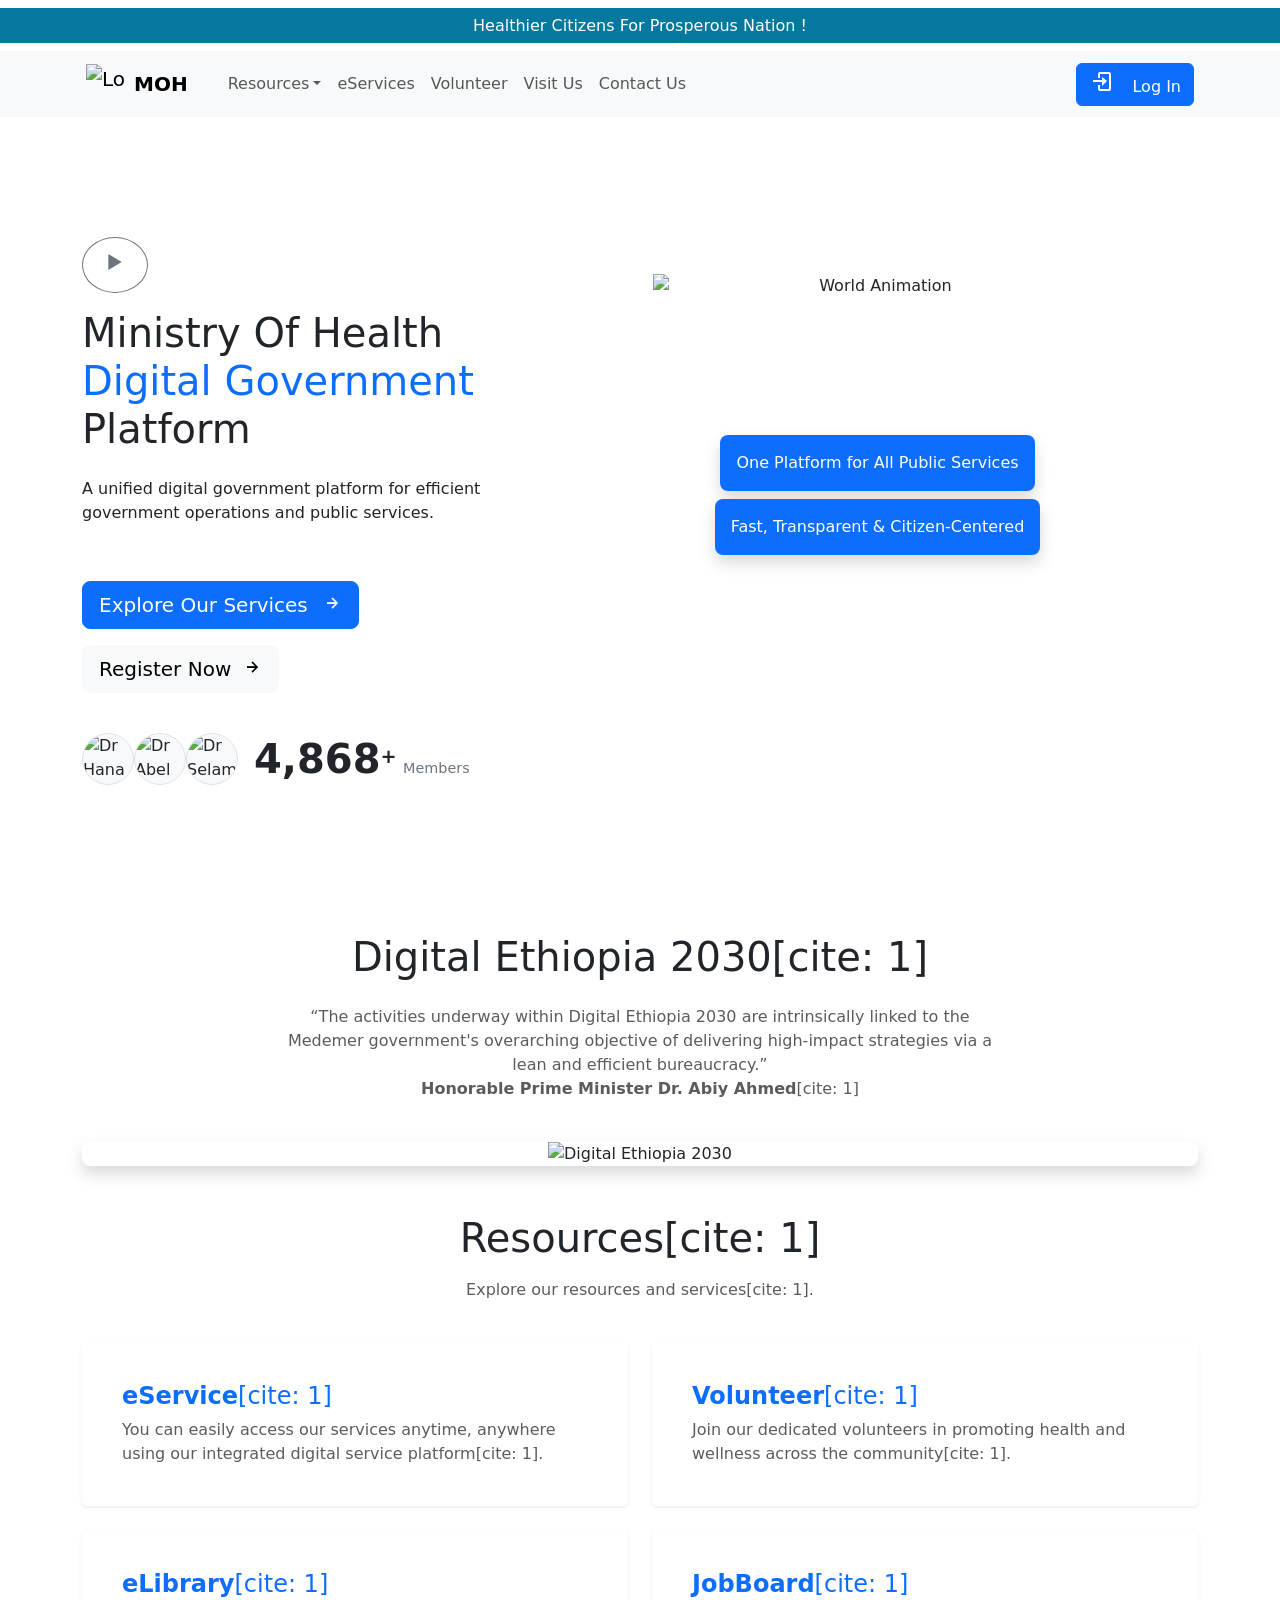
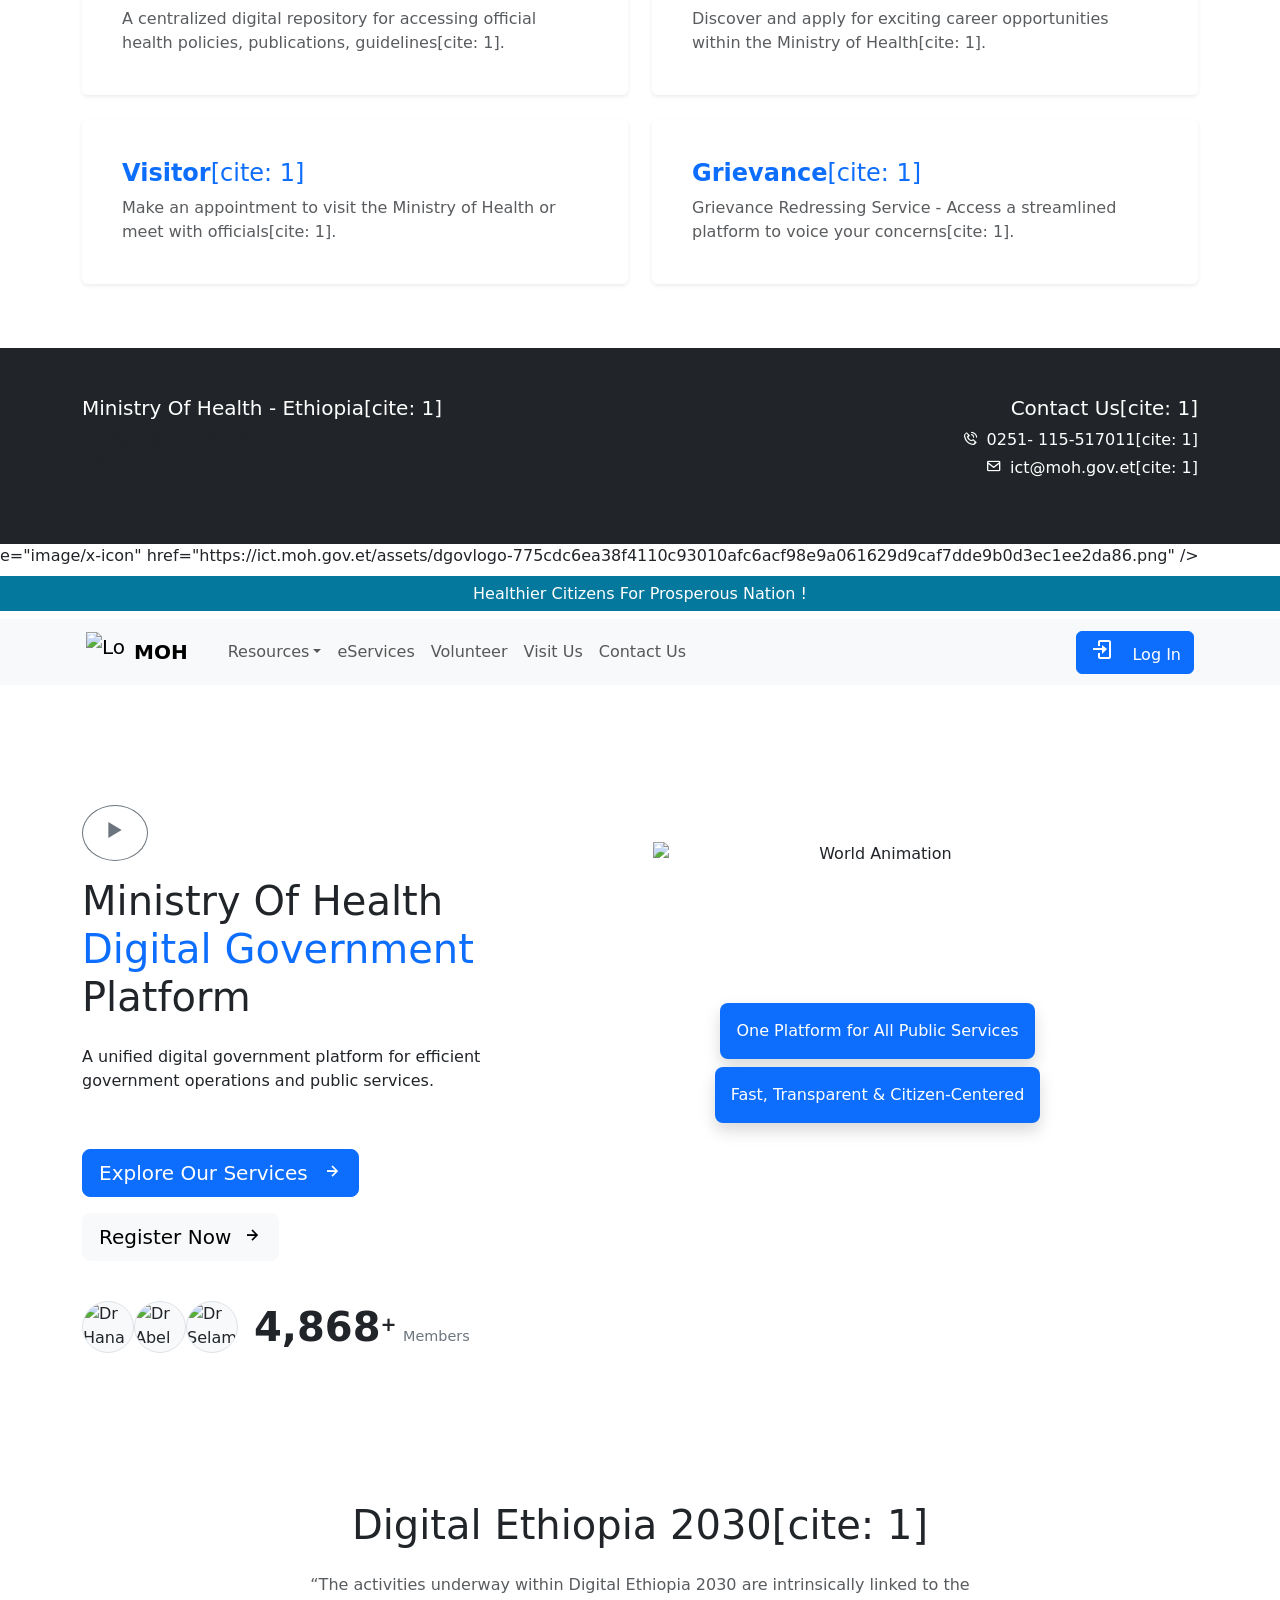
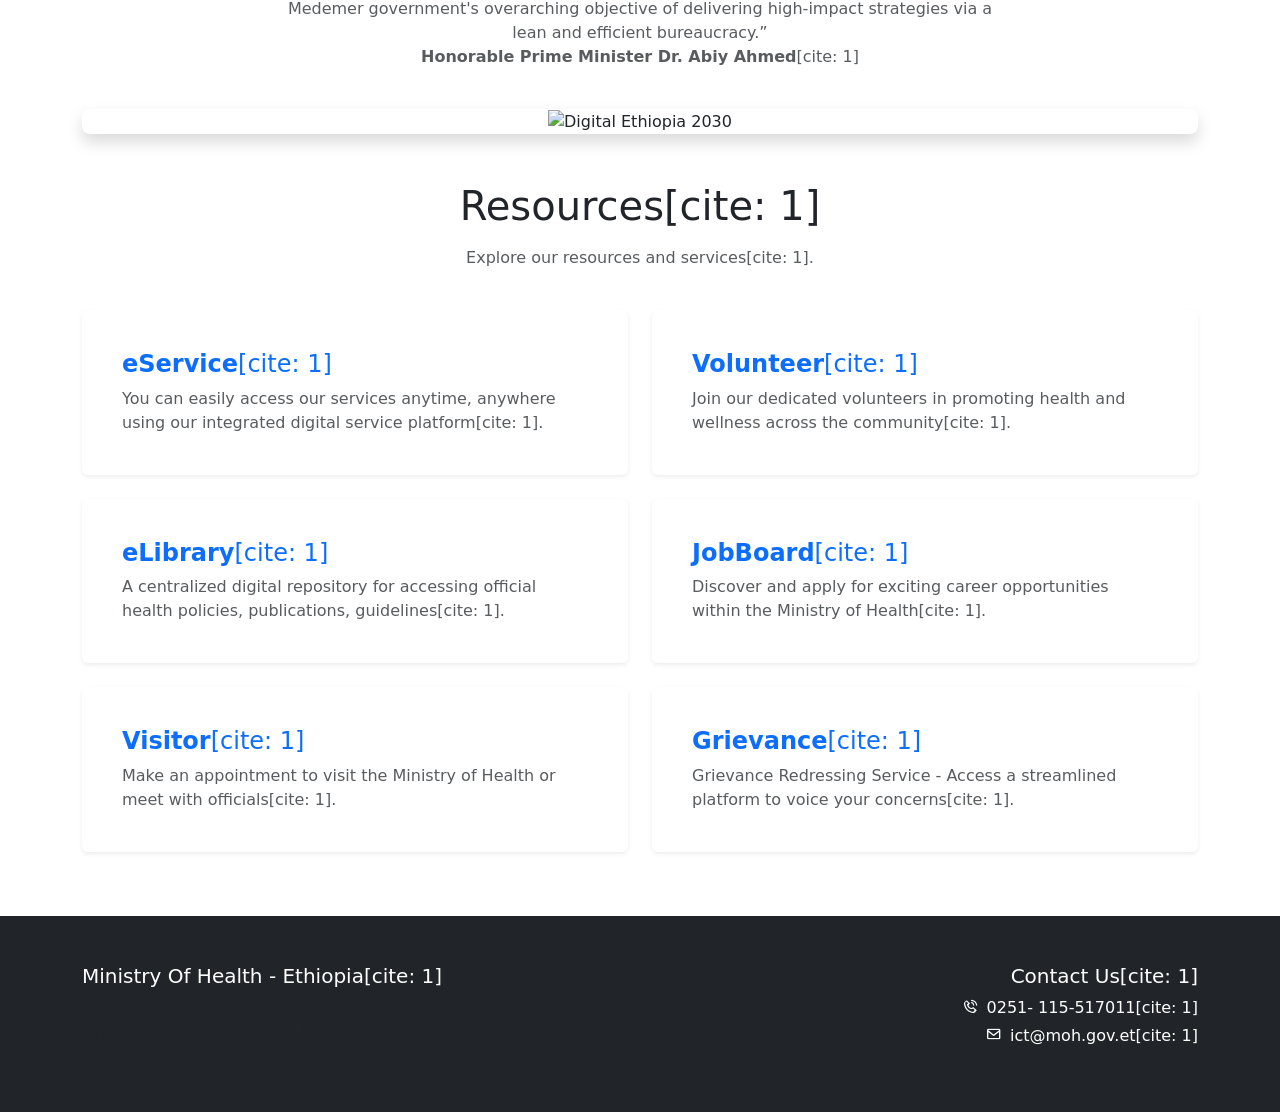
==== commit 313f51bb: "Add video modal and update page title Added a video modal for presentations and updated the title an" ====
--- a/index.html
+++ b/index.html
@@ -1,4 +1,10 @@
 <!DOCTYPE html>
+<html lang="en">
+<head>
+  <title>haset book_store &#174;</title>
+  <meta charset="utf-8">
+  <meta name="viewport" content="width=device-width, initial-scale=1, shrink-to-fit=no">
+  <link rel="icon" typ<!DOCTYPE html>
 <html lang="en">
 <head>
   <title>Ministry Of Health Ethiopia - Digital Government Platform &#174;</title>
@@ -314,6 +320,350 @@
       </div>
     </footer>
 
+    <!-- Added Video Modal (Fixed) -->
+    <div class="modal fade" id="modalDefault" tabindex="-1" aria-labelledby="modalDefaultLabel" aria-hidden="true">
+      <div class="modal-dialog modal-dialog-centered modal-lg">
+        <div class="modal-content">
+          <div class="modal-header">
+            <h5 class="modal-title" id="modalDefaultLabel">Ministry of Health - Video Presentation</h5>
+            <button type="button" class="btn-close" data-bs-dismiss="modal" aria-label="Close"></button>
+          </div>
+          <div class="modal-body text-center">
+            <div class="ratio ratio-16x9">
+              <iframe src="https://www.youtube.com/embed/your-video-id" title="Video" allowfullscreen></iframe>
+            </div>
+          </div>
+        </div>
+      </div>
+    </div>
+
+    <!-- Bootstrap JS Bundle -->
+    <script src="https://cdn.jsdelivr.net/npm/bootstrap@5.3.0/dist/js/bootstrap.bundle.min.js"></script>
+    <script>
+      // Intersection Observer for scroll animations
+      document.addEventListener('DOMContentLoaded', function() {
+        const animateElements = document.querySelectorAll('.animate-on-scroll');
+        const observer = new IntersectionObserver((entries) => {
+          entries.forEach(entry => {
+            if (entry.isIntersecting) {
+              entry.target.classList.add('visible');
+            }
+          });
+        }, { threshold: 0.1 });
+        animateElements.forEach(el => observer.observe(el));
+      });
+    </script>
+</body>
+</html>e="image/x-icon" href="https://ict.moh.gov.et/assets/dgovlogo-775cdc6ea38f4110c93010afc6acf98e9a061629d9caf7dde9b0d3ec1ee2da86.png" />
+
+  <!-- Bootstrap & Boxicons for perfect styling -->
+  <link href="https://cdn.jsdelivr.net/npm/bootstrap@5.3.0/dist/css/bootstrap.min.css" rel="stylesheet">
+  <link href="https://unpkg.com/boxicons@2.1.4/css/boxicons.min.css" rel="stylesheet">
+
+  <style>
+      /* Spin animation */
+      @-webkit-keyframes hero-spin {
+        100% { -webkit-transform: rotate(360deg); transform: rotate(360deg); }
+      }
+      @keyframes hero-spin {
+        100% { -webkit-transform: rotate(360deg); transform: rotate(360deg); }
+      }
+      .hero-animation-spin {
+        -webkit-animation: hero-spin 35s linear infinite;
+        animation: hero-spin 35s linear infinite;
+      }
+
+      /* Fade animation */
+      @-webkit-keyframes hero-fade {
+        0%, 100% { opacity: 0 }
+        50% { opacity: 1 }
+      }
+      @keyframes hero-fade {
+        0%, 100% { opacity: 0 }
+        50% { opacity: 1 }
+      }
+      .hero-animation-fade {
+        -webkit-animation: hero-fade 4s ease-in infinite;
+        animation: hero-fade 4s ease-in infinite;
+      }
+      .hero-animation-delay-1 { animation-delay: .75s; }
+      .hero-animation-delay-2 { animation-delay: 1.5s; }
+      .hero-animation-delay-3 { animation-delay: 2s; }
+
+      .cookie-consent-banner {
+        position: fixed;
+        bottom: 0;
+        left: 0;
+        width: 100%;
+        background: #000;
+        color: #fff;
+        text-align: center;
+        padding: 1rem;
+        z-index: 9999;
+        transform: translateY(100%);
+        transition: transform 0.5s ease-out;
+      }
+      .cookie-consent-banner.show {
+        transform: translateY(0);
+      }
+
+      .rounded-4 { border-radius: 0.75rem !important; }
+
+      /* Slide-in animations */
+      .slide-in-left {
+        opacity: 0;
+        transform: translateX(-60px);
+        animation: slideInLeft 0.8s ease-out forwards;
+      }
+      .slide-in-right {
+        opacity: 0;
+        transform: translateX(60px);
+        animation: slideInRight 0.8s ease-out forwards;
+      }
+      .slide-in-up {
+        opacity: 0;
+        transform: translateY(60px);
+        animation: slideInUp 0.8s ease-out forwards;
+      }
+
+      .delay-1 { animation-delay: 0.1s; }
+      .delay-2 { animation-delay: 0.2s; }
+      .delay-3 { animation-delay: 0.3s; }
+      .delay-4 { animation-delay: 0.4s; }
+
+      @keyframes slideInLeft {
+        from { opacity: 0; transform: translateX(-60px); }
+        to { opacity: 1; transform: translateX(0); }
+      }
+      @keyframes slideInRight {
+        from { opacity: 0; transform: translateX(60px); }
+        to { opacity: 1; transform: translateX(0); }
+      }
+      @keyframes slideInUp {
+        from { opacity: 0; transform: translateY(60px); }
+        to { opacity: 1; transform: translateY(0); }
+      }
+
+      .animate-on-scroll {
+        opacity: 0;
+        transform: translateY(40px);
+        transition: opacity 0.8s ease-out, transform 0.8s ease-out;
+      }
+      .animate-on-scroll.visible {
+        opacity: 1;
+        transform: translateY(0);
+      }
+
+      .metrics-banner { padding: 8px 0px; background: #05789E; color: #ffffff; }
+      .metrics-banner h6 { color: #ffffff; text-align:center; margin: 0px !important; }
+      #metrics-embed { width: 65.5%; margin: 0px auto; display: block; }
+      .code-block-5 :hover { background: #034B64; }
+      
+      .card-hover:hover {
+        transform: translateY(-5px);
+        transition: transform 0.3s ease;
+      }
+    </style>
+</head>
+<body>
+    <main class="page-wrapper">
+      <div class="mediumnavigation" style="top: 0px;">
+        <div class="code-block code-block-5" style="margin: 8px 0; clear: both;">
+          <a href="#" class="text-decoration-none">
+            <div class="metrics-banner">
+              <div id="metrics-embed">
+                <h6 class="animate-on-scroll">Healthier Citizens For Prosperous Nation !</h6>
+              </div>
+            </div>
+          </a>
+        </div>
+      </div>
+
+      <header class="header navbar navbar-expand-lg navbar-light bg-light navbar-sticky">
+        <div class="container px-3">
+          <a class="navbar-brand pe-3 d-flex align-items-center" href="#">
+            <img src="https://ict.moh.gov.et/assets/dgovlogo-775cdc6ea38f4110c93010afc6acf98e9a061629d9caf7dde9b0d3ec1ee2da86.png" width="40" height="40" alt="Logo" />
+            <span class="d-inline ms-2 fw-bold">MOH</span>
+          </a>
+          
+          <button class="navbar-toggler" type="button" data-bs-toggle="collapse" data-bs-target="#navbarNav" aria-controls="navbarNav" aria-expanded="false" aria-label="Toggle navigation">
+            <span class="navbar-toggler-icon"></span>
+          </button>
+          
+          <div id="navbarNav" class="collapse navbar-collapse">
+            <ul class="navbar-nav me-auto mb-2 mb-lg-0">
+              <li class="nav-item dropdown">
+                <a href="#" class="nav-link dropdown-toggle" data-bs-toggle="dropdown"> Resources</a>
+                <ul class="dropdown-menu">
+                  <li><a class="dropdown-item" href="#">» eLibrary</a></li>
+                  <li><a class="dropdown-item" href="#">» Career opportunities</a></li>
+                  <li><a class="dropdown-item" href="#">» Grievance Redressing Service</a></li>
+                  <li><a class="dropdown-item" href="#">» Events</a></li>
+                  <li><a class="dropdown-item" href="#">» Articles</a></li>
+                </ul>
+              </li>
+              <li class="nav-item"><a class="nav-link" href="#">eServices</a></li>
+              <li class="nav-item"><a class="nav-link" href="#">Volunteer</a></li>
+              <li class="nav-item"><a class="nav-link" href="#">Visit Us</a></li>
+              <li class="nav-item"><a class="nav-link" href="#">Contact Us</a></li>
+            </ul>
+            <a class="btn btn-primary" href="#">
+              <i class="bx bx-log-in fs-4 lh-1 me-1"></i> &nbsp; Log In
+            </a>
+          </div>
+        </div>
+      </header>
+
+      <!-- Hero Section -->
+      <section class="position-relative py-5" style="background-image: url('https://ict.moh.gov.et/assets/pattern-1bad8bc852e9ddf5cdade58bc1fd7e01094f7cef4ce11d468316a18dd128e9a5.svg'); background-repeat: repeat-x; background-position: top; background-size: auto 100px;">
+        <div class="container position-relative py-lg-4">
+          <div class="row align-items-center">
+            <div class="col-lg-5 d-flex flex-column pt-lg-4 pt-xl-5">
+              <div class="d-inline-flex align-items-center position-relative mb-3 slide-in-left">
+                <button type="button" class="btn btn-outline-secondary btn-video btn-icon btn-lg rounded-circle" data-bs-toggle="modal" data-bs-target="#modalDefault">
+                  <i class="bx bx-play fs-2"></i>
+                </button>
+              </div>
+
+              <h1 class="mb-4 slide-in-left delay-1">Ministry Of Health <span class='text-primary'>Digital Government</span> Platform</h1>
+              <p class="fs-lg mb-5 slide-in-left delay-2">A unified digital government platform for efficient government operations and public services.</p>
+
+              <div class="d-flex flex-wrap gap-3 mt-2 pb-4 slide-in-left delay-2">
+                <a href="#resources" class="btn btn-primary btn-lg shadow-primary">
+                  Explore Our Services <i class="bx bx-right-arrow-alt fs-xl ms-2"></i>
+                </a>
+                <a class="btn btn-light btn-lg shadow-primary" href="#">
+                  Register Now <i class="bx bx-right-arrow-alt ms-1 lead"></i>
+                </a>
+              </div>
+
+              <!-- Avatars & Member count -->
+              <div class="d-flex align-items-center pt-3 flex-wrap py-4 slide-in-left delay-4">
+                <div class="d-flex me-3 flex-shrink-0">
+                  <div class="bg-light rounded-circle overflow-hidden border" style="width: 52px; height: 52px;">
+                    <img width="52" title="Dr Hana Lelisa" src="https://ict.moh.gov.et/assets/avatar/hana-1e51a4ba4bd65100a27c8eba95e792aeed11e9e6d28d13950a8519cfd960a6af.png" />
+                  </div>
+                  <div class="bg-light rounded-circle overflow-hidden border ms-n3" style="width: 52px; height: 52px;">
+                    <img width="52" title="Dr Abel Mengstie" src="https://ict.moh.gov.et/assets/avatar/abel-365589332d190afbc59c2ed3e5e555df6a89b4e7871b44d92aa5c02d2349dd21.png" />
+                  </div>
+                  <div class="bg-light rounded-circle overflow-hidden border ms-n3" style="width: 52px; height: 52px;">
+                    <img width="52" title="Dr Selam Nigatu" src="https://ict.moh.gov.et/assets/avatar/drselam-795f55d03fa48f2f9d3f5328b6b0be137206a1b403f5da4ac837e0138ed15010.png" />
+                  </div>
+                </div>
+                <div class="d-flex align-items-baseline">
+                  <strong id="user-count" style="font-size: 2.5rem; font-weight: 700; line-height: 1;">4,868</strong>
+                  <sup style="font-size: 1.2rem; font-weight: 600;">+</sup>
+                  <span style="font-size: 0.9rem; color: #6c757d; margin-left: 0.4rem;">Members</span>
+                </div>
+              </div>
+            </div>
+
+            <!-- Right Column with World Animation -->
+            <div class="col-lg-7 slide-in-right delay-1 text-center">
+              <div class="position-relative ratio ratio-1x1 mx-auto" style="max-width: 450px;">
+                <img class="hero-animation-spin position-absolute w-100 h-100 top-0 start-0" src="https://ict.moh.gov.et/assets/world-dc69f73ddcf3e0d838d6e97f7ec637571f2104e506cb2ed0a46da71a797d95cc.png" alt="World Animation" />
+                <div class="d-flex flex-column justify-content-center align-items-center h-100 p-4">
+                  <div class="bg-primary text-white p-3 rounded-3 shadow mb-2 hero-animation-fade">One Platform for All Public Services</div>
+                  <div class="bg-primary text-white p-3 rounded-3 shadow mb-2 hero-animation-fade hero-animation-delay-1">Fast, Transparent &amp; Citizen-Centered</div>
+                </div>
+              </div>
+            </div>
+          </div>
+        </div>
+      </section>
+
+      <!-- Digital Ethiopia 2030 Section -->
+      <section class="container text-center py-5 animate-on-scroll">
+        <h2 class="h1 pt-1 mb-4">Digital Ethiopia 2030[cite: 1]</h2>
+        <div class="row justify-content-center mb-4">
+          <div class="col-lg-8">
+            <p class="fs-lg text-muted">“The activities underway within Digital Ethiopia 2030 are intrinsically linked to the Medemer government's overarching objective of delivering high-impact strategies via a lean and efficient bureaucracy.” <br><strong>Honorable Prime Minister Dr. Abiy Ahmed</strong>[cite: 1]</p>
+          </div>
+        </div>
+        <div class="position-relative rounded-3 overflow-hidden shadow">
+          <img src="https://ict.moh.gov.et/assets/digitalethiopia2030-cd571e2c1df7e407b836fd8daf0237b1da1a1a3ed9967c22f485d3eb3cd521b3.png" class="w-100" alt="Digital Ethiopia 2030" />
+        </div>
+      </section>
+
+      <!-- Resources Section -->
+      <section class="container pb-5 mb-3">
+        <div class="row justify-content-center text-center mb-4">
+          <div class="col-lg-8">
+            <h2 class="h1 mb-3" id="resources">Resources[cite: 1]</h2>
+            <p class="fs-lg text-muted">Explore our resources and services[cite: 1].</p>
+          </div>
+        </div>
+
+        <div class="row row-cols-1 row-cols-md-2 g-4">
+          <div class="col">
+            <a class="card border-primary card-hover h-100 border-0 shadow-sm text-decoration-none p-4" href="#">
+              <div class="card-body">
+                <h3 class="h4 text-primary"><b>eService</b>[cite: 1]</h3>
+                <p class="card-text text-muted">You can easily access our services anytime, anywhere using our integrated digital service platform[cite: 1].</p>
+              </div>
+            </a>
+          </div>
+          <div class="col">
+            <a class="card card-hover h-100 border-0 shadow-sm text-decoration-none p-4" href="#">
+              <div class="card-body">
+                <h3 class="h4 text-primary"><b>Volunteer</b>[cite: 1]</h3>
+                <p class="card-text text-muted">Join our dedicated volunteers in promoting health and wellness across the community[cite: 1].</p>
+              </div>
+            </a>
+          </div>
+          <div class="col">
+            <a class="card border-primary card-hover h-100 border-0 shadow-sm text-decoration-none p-4" href="#">
+              <div class="card-body">
+                <h3 class="h4 text-primary"><b>eLibrary</b>[cite: 1]</h3>
+                <p class="card-text text-muted">A centralized digital repository for accessing official health policies, publications, guidelines[cite: 1].</p>
+              </div>
+            </a>
+          </div>
+          <div class="col">
+            <a class="card card-hover h-100 border-0 shadow-sm text-decoration-none p-4" href="#">
+              <div class="card-body">
+                <h3 class="h4 text-primary"><b>JobBoard</b>[cite: 1]</h3>
+                <p class="card-text text-muted">Discover and apply for exciting career opportunities within the Ministry of Health[cite: 1].</p>
+              </div>
+            </a>
+          </div>
+          <div class="col">
+            <a class="card card-hover h-100 border-0 shadow-sm text-decoration-none p-4" href="#">
+              <div class="card-body">
+                <h3 class="h4 text-primary"><b>Visitor</b>[cite: 1]</h3>
+                <p class="card-text text-muted">Make an appointment to visit the Ministry of Health or meet with officials[cite: 1].</p>
+              </div>
+            </a>
+          </div>
+          <div class="col">
+            <a class="card card-hover h-100 border-0 shadow-sm text-decoration-none p-4" href="#">
+              <div class="card-body">
+                <h3 class="h4 text-primary"><b>Grievance</b>[cite: 1]</h3>
+                <p class="card-text text-muted">Grievance Redressing Service - Access a streamlined platform to voice your concerns[cite: 1].</p>
+              </div>
+            </a>
+          </div>
+        </div>
+      </section>
+    </main>
+
+    <!-- Footer -->
+    <footer class="footer bg-dark text-white pt-5 pb-4">
+      <div class="container">
+        <div class="row">
+          <div class="col-lg-6 mb-4">
+            <h5 class="text-white">Ministry Of Health - Ethiopia[cite: 1]</h5>
+            <p class="text-muted">Health Citizens For Prosperous Nation <br> ICT Executive Office[cite: 1]</p>
+          </div>
+          <div class="col-lg-6 mb-4 text-lg-end">
+            <h5 class="text-white">Contact Us[cite: 1]</h5>
+            <p class="mb-1"><i class="bx bx-phone-call me-2"></i>0251- 115-517011[cite: 1]</p>
+            <p><i class="bx bx-envelope me-2"></i>ict@moh.gov.et[cite: 1]</p>
+          </div>
+        </div>
+      </div>
+    </footer>
+
     <!-- Bootstrap JS Bundle -->
     <script src="https://cdn.jsdelivr.net/npm/bootstrap@5.3.0/dist/js/bootstrap.bundle.min.js"></script>
     <script>
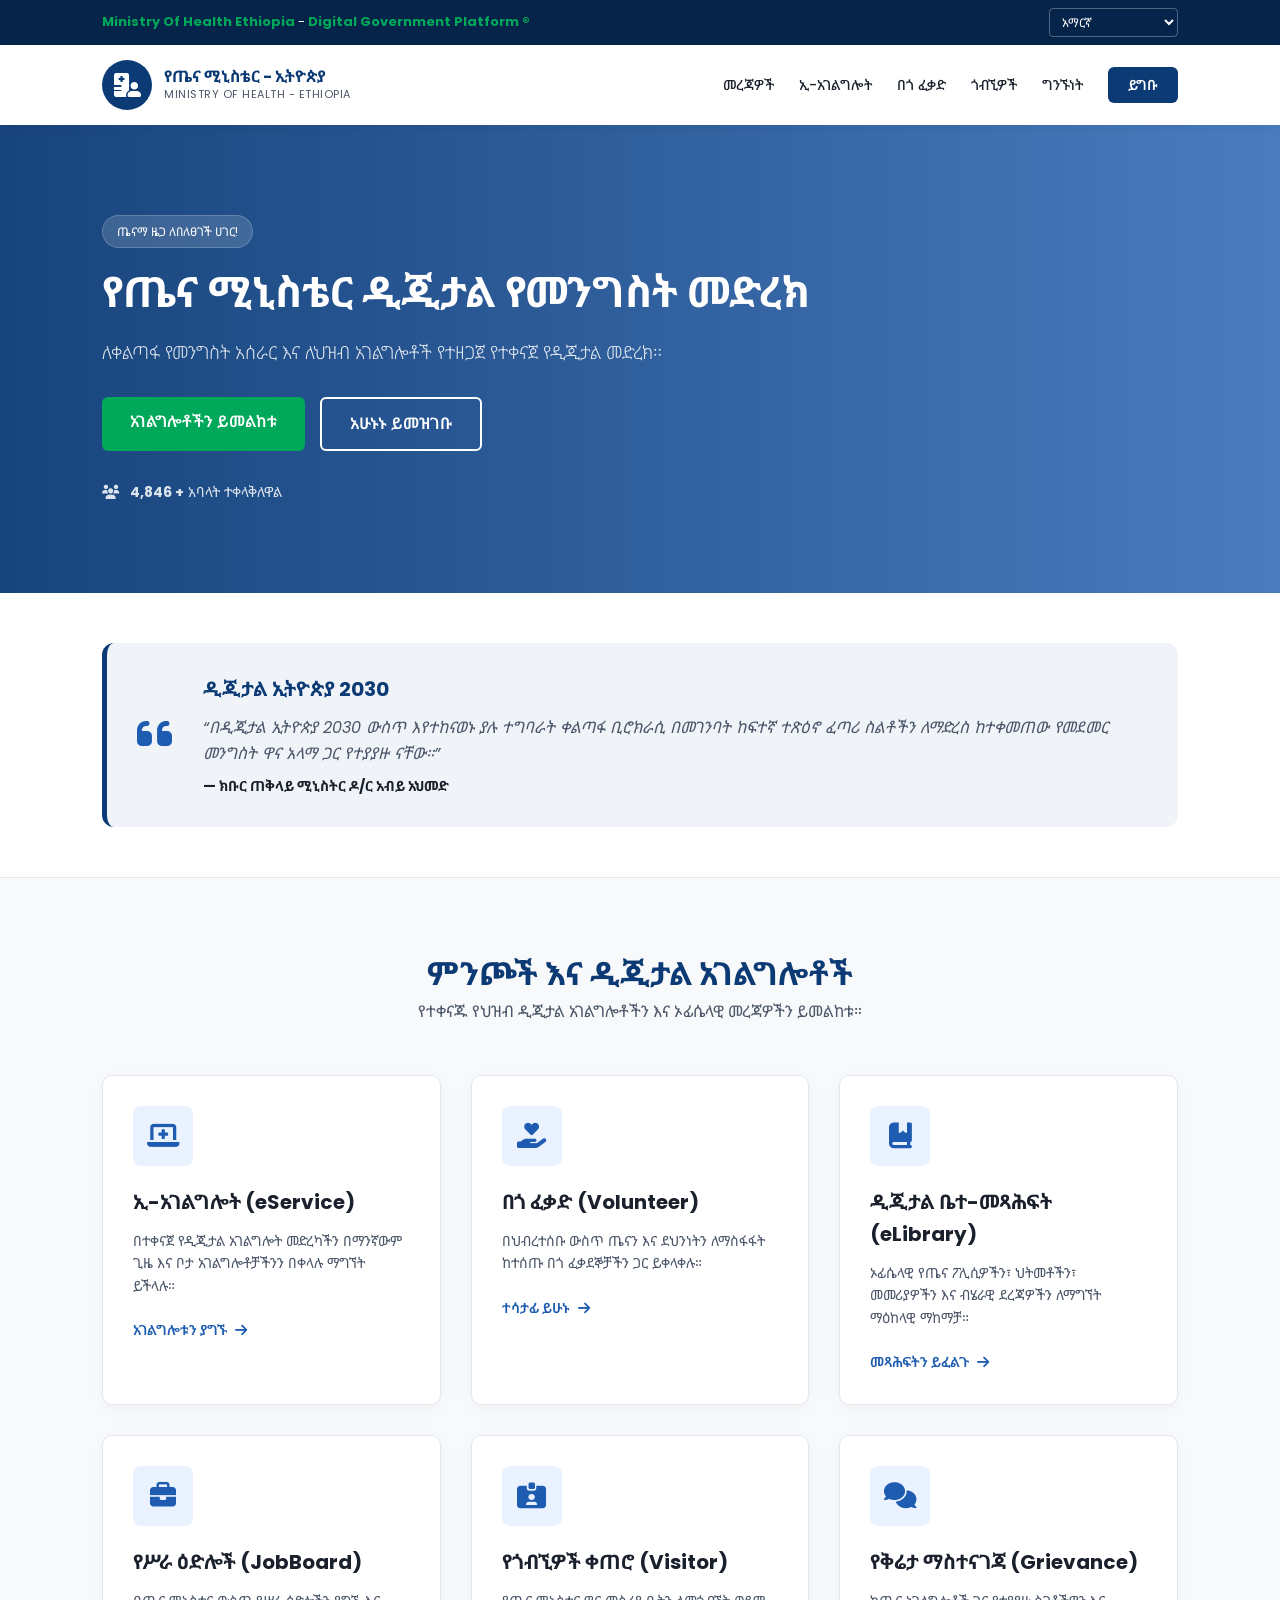
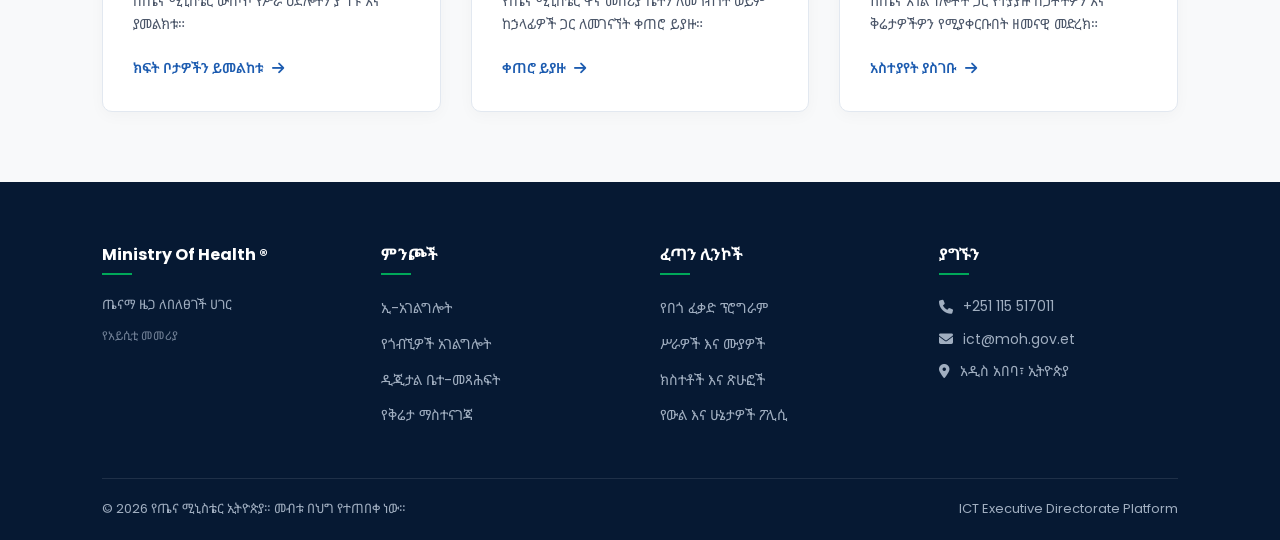
==== commit d29bede2: "Update print statement from 'Hello' to 'Goodbye'" ====
--- a/index.html
+++ b/index.html
@@ -1,684 +1,842 @@
 <!DOCTYPE html>
-<html lang="en">
+<html lang="am">
 <head>
-  <title>haset book_store &#174;</title>
-  <meta charset="utf-8">
-  <meta name="viewport" content="width=device-width, initial-scale=1, shrink-to-fit=no">
-  <link rel="icon" typ<!DOCTYPE html>
-<html lang="en">
-<head>
-  <title>Ministry Of Health Ethiopia - Digital Government Platform &#174;</title>
-  <meta charset="utf-8">
-  <meta name="viewport" content="width=device-width, initial-scale=1, shrink-to-fit=no">
-  <link rel="icon" type="image/x-icon" href="https://ict.moh.gov.et/assets/dgovlogo-775cdc6ea38f4110c93010afc6acf98e9a061629d9caf7dde9b0d3ec1ee2da86.png" />
-
-  <!-- Bootstrap & Boxicons for perfect styling -->
-  <link href="https://cdn.jsdelivr.net/npm/bootstrap@5.3.0/dist/css/bootstrap.min.css" rel="stylesheet">
-  <link href="https://unpkg.com/boxicons@2.1.4/css/boxicons.min.css" rel="stylesheet">
-
-  <style>
-      /* Spin animation */
-      @-webkit-keyframes hero-spin {
-        100% { -webkit-transform: rotate(360deg); transform: rotate(360deg); }
-      }
-      @keyframes hero-spin {
-        100% { -webkit-transform: rotate(360deg); transform: rotate(360deg); }
-      }
-      .hero-animation-spin {
-        -webkit-animation: hero-spin 35s linear infinite;
-        animation: hero-spin 35s linear infinite;
-      }
-
-      /* Fade animation */
-      @-webkit-keyframes hero-fade {
-        0%, 100% { opacity: 0 }
-        50% { opacity: 1 }
-      }
-      @keyframes hero-fade {
-        0%, 100% { opacity: 0 }
-        50% { opacity: 1 }
-      }
-      .hero-animation-fade {
-        -webkit-animation: hero-fade 4s ease-in infinite;
-        animation: hero-fade 4s ease-in infinite;
-      }
-      .hero-animation-delay-1 { animation-delay: .75s; }
-      .hero-animation-delay-2 { animation-delay: 1.5s; }
-      .hero-animation-delay-3 { animation-delay: 2s; }
-
-      .cookie-consent-banner {
-        position: fixed;
-        bottom: 0;
-        left: 0;
-        width: 100%;
-        background: #000;
-        color: #fff;
-        text-align: center;
-        padding: 1rem;
-        z-index: 9999;
-        transform: translateY(100%);
-        transition: transform 0.5s ease-out;
-      }
-      .cookie-consent-banner.show {
-        transform: translateY(0);
-      }
-
-      .rounded-4 { border-radius: 0.75rem !important; }
-
-      /* Slide-in animations */
-      .slide-in-left {
-        opacity: 0;
-        transform: translateX(-60px);
-        animation: slideInLeft 0.8s ease-out forwards;
-      }
-      .slide-in-right {
-        opacity: 0;
-        transform: translateX(60px);
-        animation: slideInRight 0.8s ease-out forwards;
-      }
-      .slide-in-up {
-        opacity: 0;
-        transform: translateY(60px);
-        animation: slideInUp 0.8s ease-out forwards;
-      }
-
-      .delay-1 { animation-delay: 0.1s; }
-      .delay-2 { animation-delay: 0.2s; }
-      .delay-3 { animation-delay: 0.3s; }
-      .delay-4 { animation-delay: 0.4s; }
-
-      @keyframes slideInLeft {
-        from { opacity: 0; transform: translateX(-60px); }
-        to { opacity: 1; transform: translateX(0); }
-      }
-      @keyframes slideInRight {
-        from { opacity: 0; transform: translateX(60px); }
-        to { opacity: 1; transform: translateX(0); }
-      }
-      @keyframes slideInUp {
-        from { opacity: 0; transform: translateY(60px); }
-        to { opacity: 1; transform: translateY(0); }
-      }
-
-      .animate-on-scroll {
-        opacity: 0;
-        transform: translateY(40px);
-        transition: opacity 0.8s ease-out, transform 0.8s ease-out;
-      }
-      .animate-on-scroll.visible {
-        opacity: 1;
-        transform: translateY(0);
-      }
-
-      .metrics-banner { padding: 8px 0px; background: #05789E; color: #ffffff; }
-      .metrics-banner h6 { color: #ffffff; text-align:center; margin: 0px !important; }
-      #metrics-embed { width: 65.5%; margin: 0px auto; display: block; }
-      .code-block-5 :hover { background: #034B64; }
-      
-      .card-hover:hover {
-        transform: translateY(-5px);
-        transition: transform 0.3s ease;
-      }
+    <meta charset="UTF-8">
+    <meta name="viewport" content="width=device-width, initial-scale=1.0">
+    <title>Ministry Of Health Ethiopia - Digital Government Platform ®</title>
+    <!-- Font Awesome Icons & Google Fonts -->
+    <link rel="stylesheet" href="https://cdnjs.cloudflare.com/ajax/libs/font-awesome/6.4.0/css/all.min.css">
+    <link href="https://fonts.googleapis.com/css2?family=Noto+Sans+Ethiopic:wght@400;600;700&family=Poppins:wght@300;400;600;700&display=swap" rel="stylesheet">
+    
+    <style>
+        :root {
+            --primary-blue: #0b3a75;
+            --secondary-blue: #1d5cb0;
+            --accent-green: #00a859;
+            --light-bg: #f8f9fa;
+            --dark-text: #1a202c;
+            --gray-text: #4a5568;
+            --border-color: #e2e8f0;
+            --white: #ffffff;
+        }
+
+        * {
+            margin: 0;
+            padding: 0;
+            box-sizing: border-box;
+            font-family: 'Poppins', 'Noto Sans Ethiopic', sans-serif;
+        }
+
+        body {
+            background-color: var(--light-bg);
+            color: var(--dark-text);
+            line-height: 1.6;
+        }
+
+        /* Top Announcement Bar */
+        .announcement-bar {
+            background-color: #062349;
+            color: var(--white);
+            padding: 8px 8%;
+            font-size: 13px;
+            display: flex;
+            justify-content: space-between;
+            align-items: center;
+        }
+
+        .announcement-text span {
+            color: var(--accent-green);
+            font-weight: bold;
+        }
+
+        .top-right-links {
+            display: flex;
+            align-items: center;
+            gap: 15px;
+        }
+
+        .lang-select {
+            background: transparent;
+            color: var(--white);
+            border: 1px solid rgba(255,255,255,0.3);
+            border-radius: 4px;
+            padding: 4px 8px;
+            font-size: 12px;
+            cursor: pointer;
+        }
+
+        .lang-select option {
+            color: #333;
+        }
+
+        /* Main Navigation */
+        header {
+            background-color: var(--white);
+            box-shadow: 0 2px 10px rgba(0,0,0,0.05);
+            position: sticky;
+            top: 0;
+            z-index: 1000;
+        }
+
+        .nav-container {
+            display: flex;
+            justify-content: space-between;
+            align-items: center;
+            padding: 15px 8%;
+        }
+
+        .brand-logo {
+            display: flex;
+            align-items: center;
+            gap: 12px;
+            text-decoration: none;
+        }
+
+        .logo-emblem {
+            width: 50px;
+            height: 50px;
+            background: var(--primary-blue);
+            color: var(--white);
+            border-radius: 50%;
+            display: flex;
+            align-items: center;
+            justify-content: center;
+            font-size: 24px;
+        }
+
+        .brand-text h2 {
+            font-size: 16px;
+            color: var(--primary-blue);
+            font-weight: 700;
+            line-height: 1.2;
+        }
+
+        .brand-text p {
+            font-size: 11px;
+            color: var(--gray-text);
+            letter-spacing: 0.5px;
+        }
+
+        .nav-links {
+            display: flex;
+            list-style: none;
+            gap: 25px;
+            align-items: center;
+        }
+
+        .nav-links a {
+            text-decoration: none;
+            color: var(--dark-text);
+            font-weight: 500;
+            font-size: 14px;
+            transition: color 0.3s;
+        }
+
+        .nav-links a:hover {
+            color: var(--secondary-blue);
+        }
+
+        .btn-signin {
+            background-color: var(--primary-blue);
+            color: var(--white) !important;
+            padding: 8px 20px;
+            border-radius: 6px;
+            font-weight: 600 !important;
+            transition: background 0.3s !important;
+        }
+
+        .btn-signin:hover {
+            background-color: var(--secondary-blue) !important;
+        }
+
+        /* Hero Banner Section */
+        .hero {
+            background: linear-gradient(90deg, rgba(11, 58, 117, 0.95) 0%, rgba(29, 92, 176, 0.8) 100%), 
+                        url('https://images.unsplash.com/photo-1576091160399-112ba8d25d1d?auto=format&fit=crop&w=1600&q=80') center/cover;
+            color: var(--white);
+            padding: 90px 8%;
+            text-align: left;
+        }
+
+        .hero-content {
+            max-width: 750px;
+        }
+
+        .hero-badge {
+            background: rgba(255,255,255,0.15);
+            padding: 6px 14px;
+            border-radius: 20px;
+            font-size: 12px;
+            display: inline-block;
+            margin-bottom: 20px;
+            border: 1px solid rgba(255,255,255,0.2);
+        }
+
+        .hero h1 {
+            font-size: 42px;
+            font-weight: 700;
+            line-height: 1.2;
+            margin-bottom: 20px;
+        }
+
+        .hero p {
+            font-size: 18px;
+            opacity: 0.9;
+            margin-bottom: 30px;
+            font-weight: 300;
+        }
+
+        .hero-action-btns {
+            display: flex;
+            gap: 15px;
+            margin-bottom: 30px;
+        }
+
+        .btn-action-primary {
+            background-color: var(--accent-green);
+            color: var(--white);
+            padding: 12px 28px;
+            border-radius: 6px;
+            text-decoration: none;
+            font-weight: 600;
+        }
+
+        .btn-action-outline {
+            border: 2px solid var(--white);
+            color: var(--white);
+            padding: 12px 28px;
+            border-radius: 6px;
+            text-decoration: none;
+            font-weight: 600;
+        }
+
+        .hero-stats {
+            display: flex;
+            align-items: center;
+            gap: 10px;
+            font-size: 14px;
+            opacity: 0.85;
+        }
+
+        /* Prime Minister Quote Section */
+        .quote-section {
+            background-color: var(--white);
+            padding: 50px 8%;
+            border-bottom: 1px solid var(--border-color);
+        }
+
+        .quote-container {
+            display: flex;
+            align-items: center;
+            gap: 30px;
+            background: #f0f4f9;
+            padding: 30px;
+            border-radius: 12px;
+            border-left: 5px solid var(--primary-blue);
+        }
+
+        .quote-icon {
+            font-size: 40px;
+            color: var(--secondary-blue);
+        }
+
+        .quote-text h3 {
+            font-size: 20px;
+            color: var(--primary-blue);
+            margin-bottom: 10px;
+        }
+
+        .quote-text blockquote {
+            font-style: italic;
+            color: var(--gray-text);
+            margin-bottom: 8px;
+        }
+
+        .quote-author {
+            font-weight: 700;
+            color: var(--dark-text);
+            font-size: 14px;
+        }
+
+        /* Services Grid Section */
+        .services-section {
+            padding: 70px 8%;
+        }
+
+        .section-header {
+            text-align: center;
+            margin-bottom: 50px;
+        }
+
+        .section-header h2 {
+            font-size: 32px;
+            color: var(--primary-blue);
+            font-weight: 700;
+        }
+
+        .section-header p {
+            color: var(--gray-text);
+            font-size: 16px;
+        }
+
+        .grid-container {
+            display: grid;
+            grid-template-columns: repeat(auto-fit, minmax(320px, 1fr));
+            gap: 30px;
+        }
+
+        .service-card {
+            background: var(--white);
+            border-radius: 10px;
+            padding: 30px;
+            box-shadow: 0 4px 15px rgba(0,0,0,0.03);
+            border: 1px solid var(--border-color);
+            transition: all 0.3s ease;
+            position: relative;
+            top: 0;
+        }
+
+        .service-card:hover {
+            top: -5px;
+            box-shadow: 0 10px 25px rgba(0,0,0,0.08);
+            border-color: var(--secondary-blue);
+        }
+
+        .card-icon-wrapper {
+            width: 60px;
+            height: 60px;
+            background: #eaf2ff;
+            color: var(--secondary-blue);
+            border-radius: 8px;
+            display: flex;
+            align-items: center;
+            justify-content: center;
+            font-size: 26px;
+            margin-bottom: 20px;
+        }
+
+        .service-card h3 {
+            font-size: 20px;
+            color: var(--dark-text);
+            margin-bottom: 12px;
+        }
+
+        .service-card p {
+            color: var(--gray-text);
+            font-size: 14px;
+            margin-bottom: 20px;
+            line-height: 1.6;
+        }
+
+        .card-link {
+            color: var(--secondary-blue);
+            text-decoration: none;
+            font-weight: 600;
+            font-size: 14px;
+            display: inline-flex;
+            align-items: center;
+            gap: 8px;
+        }
+
+        /* Footer */
+        footer {
+            background-color: #061933;
+            color: var(--white);
+            padding: 60px 8% 20px;
+        }
+
+        .footer-grid {
+            display: grid;
+            grid-template-columns: repeat(auto-fit, minmax(220px, 1fr));
+            gap: 40px;
+            margin-bottom: 40px;
+        }
+
+        .footer-col h4 {
+            font-size: 16px;
+            margin-bottom: 20px;
+            color: var(--white);
+            position: relative;
+            padding-bottom: 8px;
+        }
+
+        .footer-col h4::after {
+            content: '';
+            position: absolute;
+            left: 0;
+            bottom: 0;
+            width: 30px;
+            height: 2px;
+            background-color: var(--accent-green);
+        }
+
+        .footer-col ul {
+            list-style: none;
+        }
+
+        .footer-col ul li {
+            margin-bottom: 10px;
+        }
+
+        .footer-col ul li a {
+            color: #a0aec0;
+            text-decoration: none;
+            font-size: 14px;
+            transition: color 0.3s;
+        }
+
+        .footer-col ul li a:hover {
+            color: var(--white);
+        }
+
+        .contact-info p {
+            color: #a0aec0;
+            font-size: 14px;
+            margin-bottom: 10px;
+            display: flex;
+            align-items: center;
+            gap: 10px;
+        }
+
+        .footer-bottom {
+            border-top: 1px solid rgba(255,255,255,0.1);
+            padding-top: 20px;
+            display: flex;
+            justify-content: space-between;
+            align-items: center;
+            font-size: 13px;
+            color: #a0aec0;
+        }
+
+        @media (max-width: 768px) {
+            .nav-links { display: none; }
+            .hero h1 { font-size: 28px; }
+            .quote-container { flex-direction: column; }
+            .announcement-bar { flex-direction: column; gap: 5px; text-align: center; }
+            .footer-bottom { flex-direction: column; gap: 10px; text-align: center; }
+        }
     </style>
 </head>
 <body>
-    <main class="page-wrapper">
-      <div class="mediumnavigation" style="top: 0px;">
-        <div class="code-block code-block-5" style="margin: 8px 0; clear: both;">
-          <a href="#" class="text-decoration-none">
-            <div class="metrics-banner">
-              <div id="metrics-embed">
-                <h6 class="animate-on-scroll">Healthier Citizens For Prosperous Nation !</h6>
-              </div>
-            </div>
-          </a>
+
+    <!-- Top Announcement Bar -->
+    <div class="announcement-bar">
+        <div class="announcement-text">
+            <span id="announcement-title">Ministry Of Health Ethiopia</span> - <span id="announcement-sub">Digital Government Platform ®</span>
         </div>
-      </div>
-
-      <header class="header navbar navbar-expand-lg navbar-light bg-light navbar-sticky">
-        <div class="container px-3">
-          <a class="navbar-brand pe-3 d-flex align-items-center" href="#">
-            <img src="https://ict.moh.gov.et/assets/dgovlogo-775cdc6ea38f4110c93010afc6acf98e9a061629d9caf7dde9b0d3ec1ee2da86.png" width="40" height="40" alt="Logo" />
-            <span class="d-inline ms-2 fw-bold">MOH</span>
-          </a>
-          
-          <button class="navbar-toggler" type="button" data-bs-toggle="collapse" data-bs-target="#navbarNav" aria-controls="navbarNav" aria-expanded="false" aria-label="Toggle navigation">
-            <span class="navbar-toggler-icon"></span>
-          </button>
-          
-          <div id="navbarNav" class="collapse navbar-collapse">
-            <ul class="navbar-nav me-auto mb-2 mb-lg-0">
-              <li class="nav-item dropdown">
-                <a href="#" class="nav-link dropdown-toggle" data-bs-toggle="dropdown"> Resources</a>
-                <ul class="dropdown-menu">
-                  <li><a class="dropdown-item" href="#">» eLibrary</a></li>
-                  <li><a class="dropdown-item" href="#">» Career opportunities</a></li>
-                  <li><a class="dropdown-item" href="#">» Grievance Redressing Service</a></li>
-                  <li><a class="dropdown-item" href="#">» Events</a></li>
-                  <li><a class="dropdown-item" href="#">» Articles</a></li>
+        <div class="top-right-links">
+            <select class="lang-select" id="languageSelector" onchange="changeLanguage()">
+                <option value="am" selected>አማርኛ</option>
+                <option value="en">English</option>
+                <option value="om">Afaan Oromoo</option>
+            </select>
+        </div>
+    </div>
+
+    <!-- Main Navigation Header -->
+    <header>
+        <div class="nav-container">
+            <a href="#" class="brand-logo">
+                <div class="logo-emblem">
+                    <i class="fa-solid fa-hospital-user"></i>
+                </div>
+                <div class="brand-text">
+                    <h2 id="logo-title">የጤና ሚኒስቴር - ኢትዮጵያ</h2>
+                    <p id="logo-sub">MINISTRY OF HEALTH - ETHIOPIA</p>
+                </div>
+            </a>
+
+            <ul class="nav-links">
+                <li><a href="#" id="nav-resources">መረጃዎች</a></li>
+                <li><a href="#" id="nav-services">ኢ-አገልግሎት</a></li>
+                <li><a href="#" id="nav-volunteer">በጎ ፈቃድ</a></li>
+                <li><a href="#" id="nav-visit">ጎብኚዎች</a></li>
+                <li><a href="#" id="nav-contact">ግንኙነት</a></li>
+                <li><a href="#" class="btn-signin" id="nav-signin">ይግቡ</a></li>
+            </ul>
+        </div>
+    </header>
+
+    <!-- Hero Section -->
+    <section class="hero">
+        <div class="hero-content">
+            <div class="hero-badge" id="hero-badge">ጤናማ ዜጋ ለበለፀገች ሀገር!</div>
+            <h1 id="hero-title">የጤና ሚኒስቴር ዲጂታል የመንግስት መድረክ</h1>
+            <p id="hero-desc">ለቀልጣፋ የመንግስት አሰራር እና ለህዝብ አገልግሎቶች የተዘጋጀ የተቀናጀ የዲጂታል መድረክ።</p>
+            
+            <div class="hero-action-btns">
+                <a href="#services" class="btn-action-primary" id="btn-explore">አገልግሎቶችን ይመልከቱ</a>
+                <a href="#" class="btn-action-outline" id="btn-register">አሁኑኑ ይመዝገቡ</a>
+            </div>
+
+            <div class="hero-stats">
+                <i class="fa-solid fa-users"></i>
+                <span id="hero-stats-text"><strong>4,846 +</strong> አባላት ተቀላቅለዋል</span>
+            </div>
+        </div>
+    </section>
+
+    <!-- Quote Section (Digital Ethiopia 2030) -->
+    <section class="quote-section">
+        <div class="quote-container">
+            <div class="quote-icon">
+                <i class="fa-solid fa-quote-left"></i>
+            </div>
+            <div class="quote-text">
+                <h3 id="quote-title">ዲጂታል ኢትዮጵያ 2030</h3>
+                <blockquote id="quote-body">
+                    “በዲጂታል ኢትዮጵያ 2030 ውስጥ እየተከናወኑ ያሉ ተግባራት ቀልጣፋ ቢሮክራሲ በመገንባት ከፍተኛ ተጽዕኖ ፈጣሪ ስልቶችን ለማድረስ ከተቀመጠው የመደመር መንግስት ዋና አላማ ጋር የተያያዙ ናቸው።”
+                </blockquote>
+                <div class="quote-author" id="quote-author">— ክቡር ጠቅላይ ሚኒስትር ዶ/ር አብይ አህመድ</div>
+            </div>
+        </div>
+    </section>
+
+    <!-- Services Grid Section -->
+    <section class="services-section" id="services">
+        <div class="section-header">
+            <h2 id="services-title">ምንጮች እና ዲጂታል አገልግሎቶች</h2>
+            <p id="services-sub">የተቀናጁ የህዝብ ዲጂታል አገልግሎቶችን እና ኦፊሴላዊ መረጃዎችን ይመልከቱ።</p>
+        </div>
+
+        <div class="grid-container">
+            
+            <!-- Card 1 -->
+            <div class="service-card">
+                <div class="card-icon-wrapper"><i class="fa-solid fa-laptop-medical"></i></div>
+                <h3 id="card1-title">ኢ-አገልግሎት (eService)</h3>
+                <p id="card1-desc">በተቀናጀ የዲጂታል አገልግሎት መድረካችን በማንኛውም ጊዜ እና ቦታ አገልግሎቶቻችንን በቀላሉ ማግኘት ይችላሉ።</p>
+                <a href="#" class="card-link"><span id="card1-btn">አገልግሎቱን ያግኙ</span> <i class="fa-solid fa-arrow-right"></i></a>
+            </div>
+
+            <!-- Card 2 -->
+            <div class="service-card">
+                <div class="card-icon-wrapper"><i class="fa-solid fa-hand-holding-heart"></i></div>
+                <h3 id="card2-title">በጎ ፈቃድ (Volunteer)</h3>
+                <p id="card2-desc">በህብረተሰቡ ውስጥ ጤናን እና ደህንነትን ለማስፋፋት ከተሰጡ በጎ ፈቃደኞቻችን ጋር ይቀላቀሉ።</p>
+                <a href="#" class="card-link"><span id="card2-btn">ተሳታፊ ይሁኑ</span> <i class="fa-solid fa-arrow-right"></i></a>
+            </div>
+
+            <!-- Card 3 -->
+            <div class="service-card">
+                <div class="card-icon-wrapper"><i class="fa-solid fa-book-bookmark"></i></div>
+                <h3 id="card3-title">ዲጂታል ቤተ-መጻሕፍት (eLibrary)</h3>
+                <p id="card3-desc">ኦፊሴላዊ የጤና ፖሊሲዎችን፣ ህትመቶችን፣ መመሪያዎችን እና ብሄራዊ ደረጃዎችን ለማግኘት ማዕከላዊ ማከማቻ።</p>
+                <a href="#" class="card-link"><span id="card3-btn">መጻሕፍትን ይፈልጉ</span> <i class="fa-solid fa-arrow-right"></i></a>
+            </div>
+
+            <!-- Card 4 -->
+            <div class="service-card">
+                <div class="card-icon-wrapper"><i class="fa-solid fa-briefcase"></i></div>
+                <h3 id="card4-title">የሥራ ዕድሎች (JobBoard)</h3>
+                <p id="card4-desc">በጤና ሚኒስቴር ውስጥ የሥራ ዕድሎችን ያግኙ እና ያመልክቱ።</p>
+                <a href="#" class="card-link"><span id="card4-btn">ክፍት ቦታዎችን ይመልከቱ</span> <i class="fa-solid fa-arrow-right"></i></a>
+            </div>
+
+            <!-- Card 5 -->
+            <div class="service-card">
+                <div class="card-icon-wrapper"><i class="fa-solid fa-id-card-clip"></i></div>
+                <h3 id="card5-title">የጎብኚዎች ቀጠሮ (Visitor)</h3>
+                <p id="card5-desc">የጤና ሚኒስቴር ዋና መስሪያ ቤትን ለመጎብኘት ወይም ከኃላፊዎች ጋር ለመገናኘት ቀጠሮ ይያዙ።</p>
+                <a href="#" class="card-link"><span id="card5-btn">ቀጠሮ ይያዙ</span> <i class="fa-solid fa-arrow-right"></i></a>
+            </div>
+
+            <!-- Card 6 -->
+            <div class="service-card">
+                <div class="card-icon-wrapper"><i class="fa-solid fa-comments"></i></div>
+                <h3 id="card6-title">የቅሬታ ማስተናገጃ (Grievance)</h3>
+                <p id="card6-desc">ከጤና አገልግሎቶች ጋር የተያያዙ ስጋቶችዎን እና ቅሬታዎችዎን የሚያቀርቡበት ዘመናዊ መድረክ።</p>
+                <a href="#" class="card-link"><span id="card6-btn">አስተያየት ያስገቡ</span> <i class="fa-solid fa-arrow-right"></i></a>
+            </div>
+
+        </div>
+    </section>
+
+    <!-- Footer -->
+    <footer>
+        <div class="footer-grid">
+            <div class="footer-col">
+                <h4>Ministry Of Health ®</h4>
+                <p style="font-size: 13px; color: #a0aec0;" id="foot-slogan">ጤናማ ዜጋ ለበለፀገች ሀገር</p>
+                <p style="font-size: 12px; color: #718096; margin-top: 10px;" id="foot-office">የአይሲቲ መመሪያ</p>
+            </div>
+            
+            <div class="footer-col">
+                <h4 id="foot-res-title">ምንጮች</h4>
+                <ul>
+                    <li><a href="#" id="f-link1">ኢ-አገልግሎት</a></li>
+                    <li><a href="#" id="f-link2">የጎብኚዎች አገልግሎት</a></li>
+                    <li><a href="#" id="f-link3">ዲጂታል ቤተ-መጻሕፍት</a></li>
+                    <li><a href="#" id="f-link4">የቅሬታ ማስተናገጃ</a></li>
                 </ul>
-              </li>
-              <li class="nav-item"><a class="nav-link" href="#">eServices</a></li>
-              <li class="nav-item"><a class="nav-link" href="#">Volunteer</a></li>
-              <li class="nav-item"><a class="nav-link" href="#">Visit Us</a></li>
-              <li class="nav-item"><a class="nav-link" href="#">Contact Us</a></li>
-            </ul>
-            <a class="btn btn-primary" href="#">
-              <i class="bx bx-log-in fs-4 lh-1 me-1"></i> &nbsp; Log In
-            </a>
-          </div>
+            </div>
+
+            <div class="footer-col">
+                <h4 id="foot-quick-title">ፈጣን ሊንኮች</h4>
+                <ul>
+                    <li><a href="#" id="f-link5">የበጎ ፈቃድ ፕሮግራም</a></li>
+                    <li><a href="#" id="f-link6">ሥራዎች እና ሙያዎች</a></li>
+                    <li><a href="#" id="f-link7">ክስተቶች እና ጽሁፎች</a></li>
+                    <li><a href="#" id="f-link8">የውል እና ሁኔታዎች ፖሊሲ</a></li>
+                </ul>
+            </div>
+
+            <div class="footer-col contact-info">
+                <h4 id="foot-contact-title">ያግኙን</h4>
+                <p><i class="fa-solid fa-phone"></i> +251 115 517011</p>
+                <p><i class="fa-solid fa-envelope"></i> ict@moh.gov.et</p>
+                <p><i class="fa-solid fa-location-dot"></i> <span id="foot-address">አዲስ አበባ፣ ኢትዮጵያ</span></p>
+            </div>
         </div>
-      </header>
-
-      <!-- Hero Section -->
-      <section class="position-relative py-5" style="background-image: url('https://ict.moh.gov.et/assets/pattern-1bad8bc852e9ddf5cdade58bc1fd7e01094f7cef4ce11d468316a18dd128e9a5.svg'); background-repeat: repeat-x; background-position: top; background-size: auto 100px;">
-        <div class="container position-relative py-lg-4">
-          <div class="row align-items-center">
-            <div class="col-lg-5 d-flex flex-column pt-lg-4 pt-xl-5">
-              <div class="d-inline-flex align-items-center position-relative mb-3 slide-in-left">
-                <button type="button" class="btn btn-outline-secondary btn-video btn-icon btn-lg rounded-circle" data-bs-toggle="modal" data-bs-target="#modalDefault">
-                  <i class="bx bx-play fs-2"></i>
-                </button>
-              </div>
-
-              <h1 class="mb-4 slide-in-left delay-1">Ministry Of Health <span class='text-primary'>Digital Government</span> Platform</h1>
-              <p class="fs-lg mb-5 slide-in-left delay-2">A unified digital government platform for efficient government operations and public services.</p>
-
-              <div class="d-flex flex-wrap gap-3 mt-2 pb-4 slide-in-left delay-2">
-                <a href="#resources" class="btn btn-primary btn-lg shadow-primary">
-                  Explore Our Services <i class="bx bx-right-arrow-alt fs-xl ms-2"></i>
-                </a>
-                <a class="btn btn-light btn-lg shadow-primary" href="#">
-                  Register Now <i class="bx bx-right-arrow-alt ms-1 lead"></i>
-                </a>
-              </div>
-
-              <!-- Avatars & Member count -->
-              <div class="d-flex align-items-center pt-3 flex-wrap py-4 slide-in-left delay-4">
-                <div class="d-flex me-3 flex-shrink-0">
-                  <div class="bg-light rounded-circle overflow-hidden border" style="width: 52px; height: 52px;">
-                    <img width="52" title="Dr Hana Lelisa" src="https://ict.moh.gov.et/assets/avatar/hana-1e51a4ba4bd65100a27c8eba95e792aeed11e9e6d28d13950a8519cfd960a6af.png" />
-                  </div>
-                  <div class="bg-light rounded-circle overflow-hidden border ms-n3" style="width: 52px; height: 52px;">
-                    <img width="52" title="Dr Abel Mengstie" src="https://ict.moh.gov.et/assets/avatar/abel-365589332d190afbc59c2ed3e5e555df6a89b4e7871b44d92aa5c02d2349dd21.png" />
-                  </div>
-                  <div class="bg-light rounded-circle overflow-hidden border ms-n3" style="width: 52px; height: 52px;">
-                    <img width="52" title="Dr Selam Nigatu" src="https://ict.moh.gov.et/assets/avatar/drselam-795f55d03fa48f2f9d3f5328b6b0be137206a1b403f5da4ac837e0138ed15010.png" />
-                  </div>
-                </div>
-                <div class="d-flex align-items-baseline">
-                  <strong id="user-count" style="font-size: 2.5rem; font-weight: 700; line-height: 1;">4,868</strong>
-                  <sup style="font-size: 1.2rem; font-weight: 600;">+</sup>
-                  <span style="font-size: 0.9rem; color: #6c757d; margin-left: 0.4rem;">Members</span>
-                </div>
-              </div>
-            </div>
-
-            <!-- Right Column with World Animation -->
-            <div class="col-lg-7 slide-in-right delay-1 text-center">
-              <div class="position-relative ratio ratio-1x1 mx-auto" style="max-width: 450px;">
-                <img class="hero-animation-spin position-absolute w-100 h-100 top-0 start-0" src="https://ict.moh.gov.et/assets/world-dc69f73ddcf3e0d838d6e97f7ec637571f2104e506cb2ed0a46da71a797d95cc.png" alt="World Animation" />
-                <div class="d-flex flex-column justify-content-center align-items-center h-100 p-4">
-                  <div class="bg-primary text-white p-3 rounded-3 shadow mb-2 hero-animation-fade">One Platform for All Public Services</div>
-                  <div class="bg-primary text-white p-3 rounded-3 shadow mb-2 hero-animation-fade hero-animation-delay-1">Fast, Transparent &amp; Citizen-Centered</div>
-                </div>
-              </div>
-            </div>
-          </div>
+
+        <div class="footer-bottom">
+            <div id="footer-copy">&copy; 2026 የጤና ሚኒስቴር ኢትዮጵያ። መብቱ በህግ የተጠበቀ ነው።</div>
+            <div>ICT Executive Directorate Platform</div>
         </div>
-      </section>
-
-      <!-- Digital Ethiopia 2030 Section -->
-      <section class="container text-center py-5 animate-on-scroll">
-        <h2 class="h1 pt-1 mb-4">Digital Ethiopia 2030[cite: 1]</h2>
-        <div class="row justify-content-center mb-4">
-          <div class="col-lg-8">
-            <p class="fs-lg text-muted">“The activities underway within Digital Ethiopia 2030 are intrinsically linked to the Medemer government's overarching objective of delivering high-impact strategies via a lean and efficient bureaucracy.” <br><strong>Honorable Prime Minister Dr. Abiy Ahmed</strong>[cite: 1]</p>
-          </div>
-        </div>
-        <div class="position-relative rounded-3 overflow-hidden shadow">
-          <img src="https://ict.moh.gov.et/assets/digitalethiopia2030-cd571e2c1df7e407b836fd8daf0237b1da1a1a3ed9967c22f485d3eb3cd521b3.png" class="w-100" alt="Digital Ethiopia 2030" />
-        </div>
-      </section>
-
-      <!-- Resources Section -->
-      <section class="container pb-5 mb-3">
-        <div class="row justify-content-center text-center mb-4">
-          <div class="col-lg-8">
-            <h2 class="h1 mb-3" id="resources">Resources[cite: 1]</h2>
-            <p class="fs-lg text-muted">Explore our resources and services[cite: 1].</p>
-          </div>
-        </div>
-
-        <div class="row row-cols-1 row-cols-md-2 g-4">
-          <div class="col">
-            <a class="card border-primary card-hover h-100 border-0 shadow-sm text-decoration-none p-4" href="#">
-              <div class="card-body">
-                <h3 class="h4 text-primary"><b>eService</b>[cite: 1]</h3>
-                <p class="card-text text-muted">You can easily access our services anytime, anywhere using our integrated digital service platform[cite: 1].</p>
-              </div>
-            </a>
-          </div>
-          <div class="col">
-            <a class="card card-hover h-100 border-0 shadow-sm text-decoration-none p-4" href="#">
-              <div class="card-body">
-                <h3 class="h4 text-primary"><b>Volunteer</b>[cite: 1]</h3>
-                <p class="card-text text-muted">Join our dedicated volunteers in promoting health and wellness across the community[cite: 1].</p>
-              </div>
-            </a>
-          </div>
-          <div class="col">
-            <a class="card border-primary card-hover h-100 border-0 shadow-sm text-decoration-none p-4" href="#">
-              <div class="card-body">
-                <h3 class="h4 text-primary"><b>eLibrary</b>[cite: 1]</h3>
-                <p class="card-text text-muted">A centralized digital repository for accessing official health policies, publications, guidelines[cite: 1].</p>
-              </div>
-            </a>
-          </div>
-          <div class="col">
-            <a class="card card-hover h-100 border-0 shadow-sm text-decoration-none p-4" href="#">
-              <div class="card-body">
-                <h3 class="h4 text-primary"><b>JobBoard</b>[cite: 1]</h3>
-                <p class="card-text text-muted">Discover and apply for exciting career opportunities within the Ministry of Health[cite: 1].</p>
-              </div>
-            </a>
-          </div>
-          <div class="col">
-            <a class="card card-hover h-100 border-0 shadow-sm text-decoration-none p-4" href="#">
-              <div class="card-body">
-                <h3 class="h4 text-primary"><b>Visitor</b>[cite: 1]</h3>
-                <p class="card-text text-muted">Make an appointment to visit the Ministry of Health or meet with officials[cite: 1].</p>
-              </div>
-            </a>
-          </div>
-          <div class="col">
-            <a class="card card-hover h-100 border-0 shadow-sm text-decoration-none p-4" href="#">
-              <div class="card-body">
-                <h3 class="h4 text-primary"><b>Grievance</b>[cite: 1]</h3>
-                <p class="card-text text-muted">Grievance Redressing Service - Access a streamlined platform to voice your concerns[cite: 1].</p>
-              </div>
-            </a>
-          </div>
-        </div>
-      </section>
-    </main>
-
-    <!-- Footer -->
-    <footer class="footer bg-dark text-white pt-5 pb-4">
-      <div class="container">
-        <div class="row">
-          <div class="col-lg-6 mb-4">
-            <h5 class="text-white">Ministry Of Health - Ethiopia[cite: 1]</h5>
-            <p class="text-muted">Health Citizens For Prosperous Nation <br> ICT Executive Office[cite: 1]</p>
-          </div>
-          <div class="col-lg-6 mb-4 text-lg-end">
-            <h5 class="text-white">Contact Us[cite: 1]</h5>
-            <p class="mb-1"><i class="bx bx-phone-call me-2"></i>0251- 115-517011[cite: 1]</p>
-            <p><i class="bx bx-envelope me-2"></i>ict@moh.gov.et[cite: 1]</p>
-          </div>
-        </div>
-      </div>
     </footer>
 
-    <!-- Added Video Modal (Fixed) -->
-    <div class="modal fade" id="modalDefault" tabindex="-1" aria-labelledby="modalDefaultLabel" aria-hidden="true">
-      <div class="modal-dialog modal-dialog-centered modal-lg">
-        <div class="modal-content">
-          <div class="modal-header">
-            <h5 class="modal-title" id="modalDefaultLabel">Ministry of Health - Video Presentation</h5>
-            <button type="button" class="btn-close" data-bs-dismiss="modal" aria-label="Close"></button>
-          </div>
-          <div class="modal-body text-center">
-            <div class="ratio ratio-16x9">
-              <iframe src="https://www.youtube.com/embed/your-video-id" title="Video" allowfullscreen></iframe>
-            </div>
-          </div>
-        </div>
-      </div>
-    </div>
-
-    <!-- Bootstrap JS Bundle -->
-    <script src="https://cdn.jsdelivr.net/npm/bootstrap@5.3.0/dist/js/bootstrap.bundle.min.js"></script>
+    <!-- JavaScript for Dynamic Language Switching -->
     <script>
-      // Intersection Observer for scroll animations
-      document.addEventListener('DOMContentLoaded', function() {
-        const animateElements = document.querySelectorAll('.animate-on-scroll');
-        const observer = new IntersectionObserver((entries) => {
-          entries.forEach(entry => {
-            if (entry.isIntersecting) {
-              entry.target.classList.add('visible');
+        const translations = {
+            am: {
+                announcementTitle: "የጤና ሚኒስቴር ኢትዮጵያ",
+                announcementSub: "ዲጂታል የመንግስት መድረክ ®",
+                logoTitle: "የጤና ሚኒስቴር - ኢትዮጵያ",
+                logoSub: "MINISTRY OF HEALTH - ETHIOPIA",
+                navResources: "መረጃዎች",
+                navServices: "ኢ-አገልግሎት",
+                navVolunteer: "በጎ ፈቃድ",
+                navVisit: "ጎብኚዎች",
+                navContact: "ግንኙነት",
+                navSignin: "ይግቡ",
+                heroBadge: "ጤናማ ዜጋ ለበለፀገች ሀገር!",
+                heroTitle: "የጤና ሚኒስቴር ዲጂታል የመንግስት መድረክ",
+                heroDesc: "ለቀልጣፋ የመንግስት አሰራር እና ለህዝብ አገልግሎቶች የተዘጋጀ የተቀናጀ የዲጂታል መድረክ።",
+                btnExplore: "አገልግሎቶችን ይመልከቱ",
+                btnRegister: "አሁኑኑ ይመዝገቡ",
+                heroStatsText: "<strong>4,846 +</strong> አባላት ተቀላቅለዋል",
+                quoteTitle: "ዲጂታል ኢትዮጵያ 2030",
+                quoteBody: "“በዲጂታል ኢትዮጵያ 2030 ውስጥ እየተከናወኑ ያሉ ተግባራት ቀልጣፋ ቢሮክራሲ በመገንባት ከፍተኛ ተጽዕኖ ፈጣሪ ስልቶችን ለማድረስ ከተቀመጠው የመደመር መንግስት ዋና አላማ ጋር የተያያዙ ናቸው።”",
+                quoteAuthor: "— ክቡር ጠቅላይ ሚኒስትር ዶ/ር አብይ አህመድ",
+                servicesTitle: "ምንጮች እና ዲጂታል አገልግሎቶች",
+                servicesSub: "የተቀናጁ የህዝብ ዲጂታል አገልግሎቶችን እና ኦፊሴላዊ መረጃዎችን ይመልከቱ።",
+                card1Title: "ኢ-አገልግሎት (eService)",
+                card1Desc: "በተቀናጀ የዲጂታል አገልግሎት መድረካችን በማንኛውም ጊዜ እና ቦታ አገልግሎቶቻችንን በቀላሉ ማግኘት ይችላሉ።",
+                card1Btn: "አገልግሎቱን ያግኙ",
+                card2Title: "በጎ ፈቃድ (Volunteer)",
+                card2Desc: "በህብረተሰቡ ውስጥ ጤናን እና ደህንነትን ለማስፋፋት ከተሰጡ በጎ ፈቃደኞቻችን ጋር ይቀላቀሉ።",
+                card2Btn: "ተሳታፊ ይሁኑ",
+                card3Title: "ዲጂታል ቤተ-መጻሕፍት (eLibrary)",
+                card3Desc: "ኦፊሴላዊ የጤና ፖሊሲዎችን፣ ህትመቶችን፣ መመሪያዎችን እና ብሄራዊ ደረጃዎችን ለማግኘት ማዕከላዊ ማከማቻ።",
+                card3Btn: "መጻሕፍትን ይፈልጉ",
+                card4Title: "የሥራ ዕድሎች (JobBoard)",
+                card4Desc: "በጤና ሚኒስቴር ውስጥ የሥራ ዕድሎችን ያግኙ እና ያመልክቱ።",
+                card4Btn: "ክፍት ቦታዎችን ይመልከቱ",
+                card5Title: "የጎብኚዎች ቀጠሮ (Visitor)",
+                card5Desc: "የጤና ሚኒስቴር ዋና መስሪያ ቤትን ለመጎብኘት ወይም ከኃላፊዎች ጋር ለመገናኘት ቀጠሮ ይያዙ።",
+                card5Btn: "ቀጠሮ ይያዙ",
+                card6Title: "የቅሬታ ማስተናገጃ (Grievance)",
+                card6Desc: "ከጤና አገልግሎቶች ጋር የተያያዙ ስጋቶችዎን እና ቅሬታዎችዎን የሚያቀርቡበት ዘመናዊ መድረክ።",
+                card6Btn: "አስተያየት ያስገቡ",
+                footSlogan: "ጤናማ ዜጋ ለበለፀገች ሀገር",
+                footOffice: "የአይሲቲ መመሪያ",
+                footResTitle: "ምንጮች",
+                fLink1: "ኢ-አገልግሎት",
+                fLink2: "የጎብኚዎች አገልግሎት",
+                fLink3: "ዲጂታል ቤተ-መጻሕፍት",
+                fLink4: "የቅሬታ ማስተናገጃ",
+                footQuickTitle: "ፈጣን ሊንኮች",
+                fLink5: "የበጎ ፈቃድ ፕሮግራም",
+                fLink6: "ሥራዎች እና ሙያዎች",
+                fLink7: "ክስተቶች እና ጽሁፎች",
+                fLink8: "የውል እና ሁኔታዎች ፖሊሲ",
+                footContactTitle: "ያግኙን",
+                footAddress: "አዲስ አበባ፣ ኢትዮጵያ",
+                footerCopy: "&copy; 2026 የጤና ሚኒስቴር ኢትዮጵያ። መብቱ በህግ የተጠበቀ ነው።"
+            },
+            en: {
+                announcementTitle: "Ministry Of Health Ethiopia",
+                announcementSub: "Digital Government Platform ®",
+                logoTitle: "Ministry Of Health - Ethiopia",
+                logoSub: "MINISTRY OF HEALTH - ETHIOPIA",
+                navResources: "Resources",
+                navServices: "eServices",
+                navVolunteer: "Volunteer",
+                navVisit: "Visit Us",
+                navContact: "Contact Us",
+                navSignin: "Sign In",
+                heroBadge: "Healthier Citizens For Prosperous Nation !",
+                heroTitle: "Ministry Of Health Digital Government Platform",
+                heroDesc: "A unified digital government platform for efficient government operations and public services.",
+                btnExplore: "Explore Our Services",
+                btnRegister: "Register Now",
+                heroStatsText: "<strong>4,846 +</strong> Members Joined",
+                quoteTitle: "Digital Ethiopia 2030",
+                quoteBody: "“The activities underway within Digital Ethiopia 2030 are intrinsically linked to the Medemer government's overarching objective of delivering high-impact strategies via a lean and efficient bureaucracy.”",
+                quoteAuthor: "— Honorable Prime Minister Dr. Abiy Ahmed",
+                servicesTitle: "Resources & Digital Services",
+                servicesSub: "Explore our integrated public digital services and official resources.",
+                card1Title: "eService",
+                card1Desc: "You can easily access our services anytime, anywhere using our integrated digital service platform.",
+                card1Btn: "Access Platform",
+                card2Title: "Volunteer",
+                card2Desc: "Join our dedicated volunteers in promoting health and wellness across the community. Together, we can foster a healthier future.",
+                card2Btn: "Join Program",
+                card3Title: "eLibrary",
+                card3Desc: "A centralized digital repository for accessing official health policies, publications, guidelines, and national standards.",
+                card3Btn: "Explore Books",
+                card4Title: "JobBoard",
+                card4Desc: "Discover and apply for career opportunities within the Ministry of Health to contribute to enhancing healthcare services.",
+                card4Btn: "View Openings",
+                card5Title: "Visitor Appointment",
+                card5Desc: "Make an appointment to visit the Ministry of Health headquarters or arrange meetings with ministry officials.",
+                card5Btn: "Book Appointment",
+                card6Title: "Grievance Service",
+                card6Desc: "Grievance Redressing Service - Access a streamlined platform to voice your concerns and complaints related to services.",
+                card6Btn: "Submit Feedback",
+                footSlogan: "Health Citizens For Prosperous Nation",
+                footOffice: "ICT Executive Office",
+                footResTitle: "Resources",
+                fLink1: "eService",
+                fLink2: "Visitor Service",
+                fLink3: "Digital Library",
+                fLink4: "Grievance Redress",
+                footQuickTitle: "Quick Links",
+                fLink5: "Volunteer Program",
+                fLink6: "Careers & Jobs",
+                fLink7: "Events & Articles",
+                fLink8: "Terms & Conditions Policy",
+                footContactTitle: "Contact Us",
+                footAddress: "Addis Ababa, Ethiopia",
+                footerCopy: "&copy; 2026 Ministry Of Health Ethiopia. All rights reserved."
+            },
+            om: {
+                announcementTitle: "Ministeera Fayyaa Itoophiyaa",
+                announcementSub: "Madaala Mootummaa Dijiitaalaa ®",
+                logoTitle: "Ministeera Fayyaa - Itoophiyaa",
+                logoSub: "MINISTRY OF HEALTH - ETHIOPIA",
+                navResources: "Qabeenya",
+                navServices: "Tajaajila-e",
+                navVolunteer: "Fedhiidhaan",
+                navVisit: "Nu Daawwadhaa",
+                navContact: "Nu Quunnamaa",
+                navSignin: "Seenaa",
+                heroBadge: "Lammii Fayyaa Qabu Biyya Badhaatuuf!",
+                heroTitle: "Madaala Mootummaa Dijiitaalaa Ministeera Fayyaa",
+                heroDesc: "Hoojii mootummaa si'aawaa fi tajaajila ummataaf madaala dijiitaalaa qindaa'e.",
+                btnExplore: "Tajaajila Nuu Ilaalaa",
+                btnRegister: "Amma Galmeeffamaa",
+                heroStatsText: "<strong>4,846 +</strong> Miseensonni Makamaniiru",
+                quoteTitle: "Itoophiyaa Dijiitaalaa 2030",
+                quoteBody: "“Sochiiwwan Itoophiyaa Dijiitaalaa 2030 keessatti geggeeffamaa jiran kaayyoo guddaa mootummaa Medemer waliin qindaawanii jiru.”",
+                quoteAuthor: "— Kabajamoo Muummicha Ministeeraa Dr. Abiy Ahimad",
+                servicesTitle: "Qabeenya fi Tajaajila Dijiitaalaa",
+                servicesSub: "Tajaajiloota dijiitaalaa uummataa qindaawaniifi odeeffannoowwan uummataa ilaalaa.",
+                card1Title: "Tajaajila-e (eService)",
+                card1Desc: "Platformii tajaajila dijiitaalaa keenyaatiin yeroo fi bakka kamittuu tajaajila keenya salphaatti argachuu dhesso.",
+                card1Btn: "Tajaajila Argadhaa",
+                card2Title: "Fedhiidhaan (Volunteer)",
+                card2Desc: "Fayyaa fi nageenya hawaasa keessatti babal'isuuf fedhiidhaan namoota nu waliin hojjetንnitti makamaa.",
+                card2Btn: "Hirmaataa Izaa",
+                card3Title: "Mana Kitaabaa Dijiitaalaa (eLibrary)",
+                card3Desc: "Imaammata fayyaa, maxxansawwan, qajeelfamoota fi standards argachuuf kuusaa giddugaleessaa.",
+                card3Btn: "Kitaabota Barbaadaa",
+                card4Title: "Carraa Hojii (JobBoard)",
+                card4Desc: "Ministeera Fayyaa keessatti carraawwan hojii argadhaa fi iyyadhaa.",
+                card4Btn: "Hojiiwwan Banamaa Ilaalaa",
+                card5Title: "Beellama Daawwattootaa (Visitor)",
+                card5Desc: "Waajjira muummee Ministeera Fayyaa daawwachuuf ykn qondaaltota waliin walጋ'uuf beellama qabadhaa.",
+                card5Btn: "Beellama Qabadhaa",
+                card6Title: "Tajaajila Komii (Grievance)",
+                card6Desc: "Tajaajila komii hiikuu - Komii fi yaada keessan tajaajila fayyaa waliin walqabatu dhiyeessuuf.",
+                card6Btn: "Yaada Dhiyeessaa",
+                footSlogan: "Lammii Fayyaa Qabu Biyya Badhaatuuf",
+                footOffice: "Waajjira Raawwachiisaa ICT",
+                footResTitle: "Qabeenya",
+                fLink1: "Tajaajila-e",
+                fLink2: "Tajaajila Daawwattootaa",
+                fLink3: "Mana Kitaabaa Dijiitaalaa",
+                fLink4: "Tajaajila Komii",
+                footQuickTitle: "Loomawwan Saffisaa",
+                fLink5: "Sagantaa Fedhiidhaan",
+                fLink6: "Hojii fi Ogummaa",
+                fLink7: "Taateewwan fi Barruulee",
+                fLink8: "Imaammata Haala fi Seeraa",
+                footContactTitle: "Nu Quunnamaa",
+                footAddress: "Finfinnee, Itoophiyaa",
+                footerCopy: "&copy; 2026 Ministeera Fayyaa Itoophiyaa. Mirgi maxxansaa seeraan eegamaa ነው."
             }
-          });
-        }, { threshold: 0.1 });
-        animateElements.forEach(el => observer.observe(el));
-      });
-    </script>
-</body>
-</html>e="image/x-icon" href="https://ict.moh.gov.et/assets/dgovlogo-775cdc6ea38f4110c93010afc6acf98e9a061629d9caf7dde9b0d3ec1ee2da86.png" />
-
-  <!-- Bootstrap & Boxicons for perfect styling -->
-  <link href="https://cdn.jsdelivr.net/npm/bootstrap@5.3.0/dist/css/bootstrap.min.css" rel="stylesheet">
-  <link href="https://unpkg.com/boxicons@2.1.4/css/boxicons.min.css" rel="stylesheet">
-
-  <style>
-      /* Spin animation */
-      @-webkit-keyframes hero-spin {
-        100% { -webkit-transform: rotate(360deg); transform: rotate(360deg); }
-      }
-      @keyframes hero-spin {
-        100% { -webkit-transform: rotate(360deg); transform: rotate(360deg); }
-      }
-      .hero-animation-spin {
-        -webkit-animation: hero-spin 35s linear infinite;
-        animation: hero-spin 35s linear infinite;
-      }
-
-      /* Fade animation */
-      @-webkit-keyframes hero-fade {
-        0%, 100% { opacity: 0 }
-        50% { opacity: 1 }
-      }
-      @keyframes hero-fade {
-        0%, 100% { opacity: 0 }
-        50% { opacity: 1 }
-      }
-      .hero-animation-fade {
-        -webkit-animation: hero-fade 4s ease-in infinite;
-        animation: hero-fade 4s ease-in infinite;
-      }
-      .hero-animation-delay-1 { animation-delay: .75s; }
-      .hero-animation-delay-2 { animation-delay: 1.5s; }
-      .hero-animation-delay-3 { animation-delay: 2s; }
-
-      .cookie-consent-banner {
-        position: fixed;
-        bottom: 0;
-        left: 0;
-        width: 100%;
-        background: #000;
-        color: #fff;
-        text-align: center;
-        padding: 1rem;
-        z-index: 9999;
-        transform: translateY(100%);
-        transition: transform 0.5s ease-out;
-      }
-      .cookie-consent-banner.show {
-        transform: translateY(0);
-      }
-
-      .rounded-4 { border-radius: 0.75rem !important; }
-
-      /* Slide-in animations */
-      .slide-in-left {
-        opacity: 0;
-        transform: translateX(-60px);
-        animation: slideInLeft 0.8s ease-out forwards;
-      }
-      .slide-in-right {
-        opacity: 0;
-        transform: translateX(60px);
-        animation: slideInRight 0.8s ease-out forwards;
-      }
-      .slide-in-up {
-        opacity: 0;
-        transform: translateY(60px);
-        animation: slideInUp 0.8s ease-out forwards;
-      }
-
-      .delay-1 { animation-delay: 0.1s; }
-      .delay-2 { animation-delay: 0.2s; }
-      .delay-3 { animation-delay: 0.3s; }
-      .delay-4 { animation-delay: 0.4s; }
-
-      @keyframes slideInLeft {
-        from { opacity: 0; transform: translateX(-60px); }
-        to { opacity: 1; transform: translateX(0); }
-      }
-      @keyframes slideInRight {
-        from { opacity: 0; transform: translateX(60px); }
-        to { opacity: 1; transform: translateX(0); }
-      }
-      @keyframes slideInUp {
-        from { opacity: 0; transform: translateY(60px); }
-        to { opacity: 1; transform: translateY(0); }
-      }
-
-      .animate-on-scroll {
-        opacity: 0;
-        transform: translateY(40px);
-        transition: opacity 0.8s ease-out, transform 0.8s ease-out;
-      }
-      .animate-on-scroll.visible {
-        opacity: 1;
-        transform: translateY(0);
-      }
-
-      .metrics-banner { padding: 8px 0px; background: #05789E; color: #ffffff; }
-      .metrics-banner h6 { color: #ffffff; text-align:center; margin: 0px !important; }
-      #metrics-embed { width: 65.5%; margin: 0px auto; display: block; }
-      .code-block-5 :hover { background: #034B64; }
-      
-      .card-hover:hover {
-        transform: translateY(-5px);
-        transition: transform 0.3s ease;
-      }
-    </style>
-</head>
-<body>
-    <main class="page-wrapper">
-      <div class="mediumnavigation" style="top: 0px;">
-        <div class="code-block code-block-5" style="margin: 8px 0; clear: both;">
-          <a href="#" class="text-decoration-none">
-            <div class="metrics-banner">
-              <div id="metrics-embed">
-                <h6 class="animate-on-scroll">Healthier Citizens For Prosperous Nation !</h6>
-              </div>
-            </div>
-          </a>
-        </div>
-      </div>
-
-      <header class="header navbar navbar-expand-lg navbar-light bg-light navbar-sticky">
-        <div class="container px-3">
-          <a class="navbar-brand pe-3 d-flex align-items-center" href="#">
-            <img src="https://ict.moh.gov.et/assets/dgovlogo-775cdc6ea38f4110c93010afc6acf98e9a061629d9caf7dde9b0d3ec1ee2da86.png" width="40" height="40" alt="Logo" />
-            <span class="d-inline ms-2 fw-bold">MOH</span>
-          </a>
-          
-          <button class="navbar-toggler" type="button" data-bs-toggle="collapse" data-bs-target="#navbarNav" aria-controls="navbarNav" aria-expanded="false" aria-label="Toggle navigation">
-            <span class="navbar-toggler-icon"></span>
-          </button>
-          
-          <div id="navbarNav" class="collapse navbar-collapse">
-            <ul class="navbar-nav me-auto mb-2 mb-lg-0">
-              <li class="nav-item dropdown">
-                <a href="#" class="nav-link dropdown-toggle" data-bs-toggle="dropdown"> Resources</a>
-                <ul class="dropdown-menu">
-                  <li><a class="dropdown-item" href="#">» eLibrary</a></li>
-                  <li><a class="dropdown-item" href="#">» Career opportunities</a></li>
-                  <li><a class="dropdown-item" href="#">» Grievance Redressing Service</a></li>
-                  <li><a class="dropdown-item" href="#">» Events</a></li>
-                  <li><a class="dropdown-item" href="#">» Articles</a></li>
-                </ul>
-              </li>
-              <li class="nav-item"><a class="nav-link" href="#">eServices</a></li>
-              <li class="nav-item"><a class="nav-link" href="#">Volunteer</a></li>
-              <li class="nav-item"><a class="nav-link" href="#">Visit Us</a></li>
-              <li class="nav-item"><a class="nav-link" href="#">Contact Us</a></li>
-            </ul>
-            <a class="btn btn-primary" href="#">
-              <i class="bx bx-log-in fs-4 lh-1 me-1"></i> &nbsp; Log In
-            </a>
-          </div>
-        </div>
-      </header>
-
-      <!-- Hero Section -->
-      <section class="position-relative py-5" style="background-image: url('https://ict.moh.gov.et/assets/pattern-1bad8bc852e9ddf5cdade58bc1fd7e01094f7cef4ce11d468316a18dd128e9a5.svg'); background-repeat: repeat-x; background-position: top; background-size: auto 100px;">
-        <div class="container position-relative py-lg-4">
-          <div class="row align-items-center">
-            <div class="col-lg-5 d-flex flex-column pt-lg-4 pt-xl-5">
-              <div class="d-inline-flex align-items-center position-relative mb-3 slide-in-left">
-                <button type="button" class="btn btn-outline-secondary btn-video btn-icon btn-lg rounded-circle" data-bs-toggle="modal" data-bs-target="#modalDefault">
-                  <i class="bx bx-play fs-2"></i>
-                </button>
-              </div>
-
-              <h1 class="mb-4 slide-in-left delay-1">Ministry Of Health <span class='text-primary'>Digital Government</span> Platform</h1>
-              <p class="fs-lg mb-5 slide-in-left delay-2">A unified digital government platform for efficient government operations and public services.</p>
-
-              <div class="d-flex flex-wrap gap-3 mt-2 pb-4 slide-in-left delay-2">
-                <a href="#resources" class="btn btn-primary btn-lg shadow-primary">
-                  Explore Our Services <i class="bx bx-right-arrow-alt fs-xl ms-2"></i>
-                </a>
-                <a class="btn btn-light btn-lg shadow-primary" href="#">
-                  Register Now <i class="bx bx-right-arrow-alt ms-1 lead"></i>
-                </a>
-              </div>
-
-              <!-- Avatars & Member count -->
-              <div class="d-flex align-items-center pt-3 flex-wrap py-4 slide-in-left delay-4">
-                <div class="d-flex me-3 flex-shrink-0">
-                  <div class="bg-light rounded-circle overflow-hidden border" style="width: 52px; height: 52px;">
-                    <img width="52" title="Dr Hana Lelisa" src="https://ict.moh.gov.et/assets/avatar/hana-1e51a4ba4bd65100a27c8eba95e792aeed11e9e6d28d13950a8519cfd960a6af.png" />
-                  </div>
-                  <div class="bg-light rounded-circle overflow-hidden border ms-n3" style="width: 52px; height: 52px;">
-                    <img width="52" title="Dr Abel Mengstie" src="https://ict.moh.gov.et/assets/avatar/abel-365589332d190afbc59c2ed3e5e555df6a89b4e7871b44d92aa5c02d2349dd21.png" />
-                  </div>
-                  <div class="bg-light rounded-circle overflow-hidden border ms-n3" style="width: 52px; height: 52px;">
-                    <img width="52" title="Dr Selam Nigatu" src="https://ict.moh.gov.et/assets/avatar/drselam-795f55d03fa48f2f9d3f5328b6b0be137206a1b403f5da4ac837e0138ed15010.png" />
-                  </div>
-                </div>
-                <div class="d-flex align-items-baseline">
-                  <strong id="user-count" style="font-size: 2.5rem; font-weight: 700; line-height: 1;">4,868</strong>
-                  <sup style="font-size: 1.2rem; font-weight: 600;">+</sup>
-                  <span style="font-size: 0.9rem; color: #6c757d; margin-left: 0.4rem;">Members</span>
-                </div>
-              </div>
-            </div>
-
-            <!-- Right Column with World Animation -->
-            <div class="col-lg-7 slide-in-right delay-1 text-center">
-              <div class="position-relative ratio ratio-1x1 mx-auto" style="max-width: 450px;">
-                <img class="hero-animation-spin position-absolute w-100 h-100 top-0 start-0" src="https://ict.moh.gov.et/assets/world-dc69f73ddcf3e0d838d6e97f7ec637571f2104e506cb2ed0a46da71a797d95cc.png" alt="World Animation" />
-                <div class="d-flex flex-column justify-content-center align-items-center h-100 p-4">
-                  <div class="bg-primary text-white p-3 rounded-3 shadow mb-2 hero-animation-fade">One Platform for All Public Services</div>
-                  <div class="bg-primary text-white p-3 rounded-3 shadow mb-2 hero-animation-fade hero-animation-delay-1">Fast, Transparent &amp; Citizen-Centered</div>
-                </div>
-              </div>
-            </div>
-          </div>
-        </div>
-      </section>
-
-      <!-- Digital Ethiopia 2030 Section -->
-      <section class="container text-center py-5 animate-on-scroll">
-        <h2 class="h1 pt-1 mb-4">Digital Ethiopia 2030[cite: 1]</h2>
-        <div class="row justify-content-center mb-4">
-          <div class="col-lg-8">
-            <p class="fs-lg text-muted">“The activities underway within Digital Ethiopia 2030 are intrinsically linked to the Medemer government's overarching objective of delivering high-impact strategies via a lean and efficient bureaucracy.” <br><strong>Honorable Prime Minister Dr. Abiy Ahmed</strong>[cite: 1]</p>
-          </div>
-        </div>
-        <div class="position-relative rounded-3 overflow-hidden shadow">
-          <img src="https://ict.moh.gov.et/assets/digitalethiopia2030-cd571e2c1df7e407b836fd8daf0237b1da1a1a3ed9967c22f485d3eb3cd521b3.png" class="w-100" alt="Digital Ethiopia 2030" />
-        </div>
-      </section>
-
-      <!-- Resources Section -->
-      <section class="container pb-5 mb-3">
-        <div class="row justify-content-center text-center mb-4">
-          <div class="col-lg-8">
-            <h2 class="h1 mb-3" id="resources">Resources[cite: 1]</h2>
-            <p class="fs-lg text-muted">Explore our resources and services[cite: 1].</p>
-          </div>
-        </div>
-
-        <div class="row row-cols-1 row-cols-md-2 g-4">
-          <div class="col">
-            <a class="card border-primary card-hover h-100 border-0 shadow-sm text-decoration-none p-4" href="#">
-              <div class="card-body">
-                <h3 class="h4 text-primary"><b>eService</b>[cite: 1]</h3>
-                <p class="card-text text-muted">You can easily access our services anytime, anywhere using our integrated digital service platform[cite: 1].</p>
-              </div>
-            </a>
-          </div>
-          <div class="col">
-            <a class="card card-hover h-100 border-0 shadow-sm text-decoration-none p-4" href="#">
-              <div class="card-body">
-                <h3 class="h4 text-primary"><b>Volunteer</b>[cite: 1]</h3>
-                <p class="card-text text-muted">Join our dedicated volunteers in promoting health and wellness across the community[cite: 1].</p>
-              </div>
-            </a>
-          </div>
-          <div class="col">
-            <a class="card border-primary card-hover h-100 border-0 shadow-sm text-decoration-none p-4" href="#">
-              <div class="card-body">
-                <h3 class="h4 text-primary"><b>eLibrary</b>[cite: 1]</h3>
-                <p class="card-text text-muted">A centralized digital repository for accessing official health policies, publications, guidelines[cite: 1].</p>
-              </div>
-            </a>
-          </div>
-          <div class="col">
-            <a class="card card-hover h-100 border-0 shadow-sm text-decoration-none p-4" href="#">
-              <div class="card-body">
-                <h3 class="h4 text-primary"><b>JobBoard</b>[cite: 1]</h3>
-                <p class="card-text text-muted">Discover and apply for exciting career opportunities within the Ministry of Health[cite: 1].</p>
-              </div>
-            </a>
-          </div>
-          <div class="col">
-            <a class="card card-hover h-100 border-0 shadow-sm text-decoration-none p-4" href="#">
-              <div class="card-body">
-                <h3 class="h4 text-primary"><b>Visitor</b>[cite: 1]</h3>
-                <p class="card-text text-muted">Make an appointment to visit the Ministry of Health or meet with officials[cite: 1].</p>
-              </div>
-            </a>
-          </div>
-          <div class="col">
-            <a class="card card-hover h-100 border-0 shadow-sm text-decoration-none p-4" href="#">
-              <div class="card-body">
-                <h3 class="h4 text-primary"><b>Grievance</b>[cite: 1]</h3>
-                <p class="card-text text-muted">Grievance Redressing Service - Access a streamlined platform to voice your concerns[cite: 1].</p>
-              </div>
-            </a>
-          </div>
-        </div>
-      </section>
-    </main>
-
-    <!-- Footer -->
-    <footer class="footer bg-dark text-white pt-5 pb-4">
-      <div class="container">
-        <div class="row">
-          <div class="col-lg-6 mb-4">
-            <h5 class="text-white">Ministry Of Health - Ethiopia[cite: 1]</h5>
-            <p class="text-muted">Health Citizens For Prosperous Nation <br> ICT Executive Office[cite: 1]</p>
-          </div>
-          <div class="col-lg-6 mb-4 text-lg-end">
-            <h5 class="text-white">Contact Us[cite: 1]</h5>
-            <p class="mb-1"><i class="bx bx-phone-call me-2"></i>0251- 115-517011[cite: 1]</p>
-            <p><i class="bx bx-envelope me-2"></i>ict@moh.gov.et[cite: 1]</p>
-          </div>
-        </div>
-      </div>
-    </footer>
-
-    <!-- Bootstrap JS Bundle -->
-    <script src="https://cdn.jsdelivr.net/npm/bootstrap@5.3.0/dist/js/bootstrap.bundle.min.js"></script>
-    <script>
-      // Intersection Observer for scroll animations
-      document.addEventListener('DOMContentLoaded', function() {
-        const animateElements = document.querySelectorAll('.animate-on-scroll');
-        const observer = new IntersectionObserver((entries) => {
-          entries.forEach(entry => {
-            if (entry.isIntersecting) {
-              entry.target.classList.add('visible');
+        };
+
+        function changeLanguage() {
+            const selectedLang = document.getElementById('languageSelector').value;
+            const langData = translations[selectedLang];
+
+            // Map keys to element IDs
+            const map = {
+                'announcement-title': langData.announcementTitle,
+                'announcement-sub': langData.announcementSub,
+                'logo-title': langData.logoTitle,
+                'logo-sub': langData.logoSub,
+                'nav-resources': langData.navResources,
+                'nav-services': langData.navServices,
+                'nav-volunteer': langData.navVolunteer,
+                'nav-visit': langData.navVisit,
+                'nav-contact': langData.navContact,
+                'nav-signin': langData.navSignin,
+                'hero-badge': langData.heroBadge,
+                'hero-title': langData.heroTitle,
+                'hero-desc': langData.heroDesc,
+                'btn-explore': langData.btnExplore,
+                'btn-register': langData.btnRegister,
+                'hero-stats-text': langData.heroStatsText,
+                'quote-title': langData.quoteTitle,
+                'quote-body': langData.quoteBody,
+                'quote-author': langData.quoteAuthor,
+                'services-title': langData.servicesTitle,
+                'services-sub': langData.servicesSub,
+                'card1-title': langData.card1Title,
+                'card1-desc': langData.card1Desc,
+                'card1-btn': langData.card1Btn,
+                'card2-title': langData.card2Title,
+                'card2-desc': langData.card2Desc,
+                'card2-btn': langData.card2Btn,
+                'card3-title': langData.card3Title,
+                'card3-desc': langData.card3Desc,
+                'card3-btn': langData.card3Btn,
+                'card4-title': langData.card4Title,
+                'card4-desc': langData.card4Desc,
+                'card4-btn': langData.card4Btn,
+                'card5-title': langData.card5Title,
+                'card5-desc': langData.card5Desc,
+                'card5-btn': langData.card5Btn,
+                'card6-title': langData.card6Title,
+                'card6-desc': langData.card6Desc,
+                'card6-btn': langData.card6Btn,
+                'foot-slogan': langData.footSlogan,
+                'foot-office': langData.footOffice,
+                'foot-res-title': langData.footResTitle,
+                'f-link1': langData.fLink1,
+                'f-link2': langData.fLink2,
+                'f-link3': langData.fLink3,
+                'f-link4': langData.fLink4,
+                'foot-quick-title': langData.footQuickTitle,
+                'f-link5': langData.fLink5,
+                'f-link6': langData.fLink6,
+                'f-link7': langData.fLink7,
+                'f-link8': langData.fLink8,
+                'foot-contact-title': langData.footContactTitle,
+                'foot-address': langData.footAddress,
+                'footer-copy': langData.footerCopy
+            };
+
+            for (let id in map) {
+                const el = document.getElementById(id);
+                if (el) {
+                    el.innerHTML = map[id];
+                }
             }
-          });
-        }, { threshold: 0.1 });
-        animateElements.forEach(el => observer.observe(el));
-      });
+        }
     </script>
 </body>
 </html>
